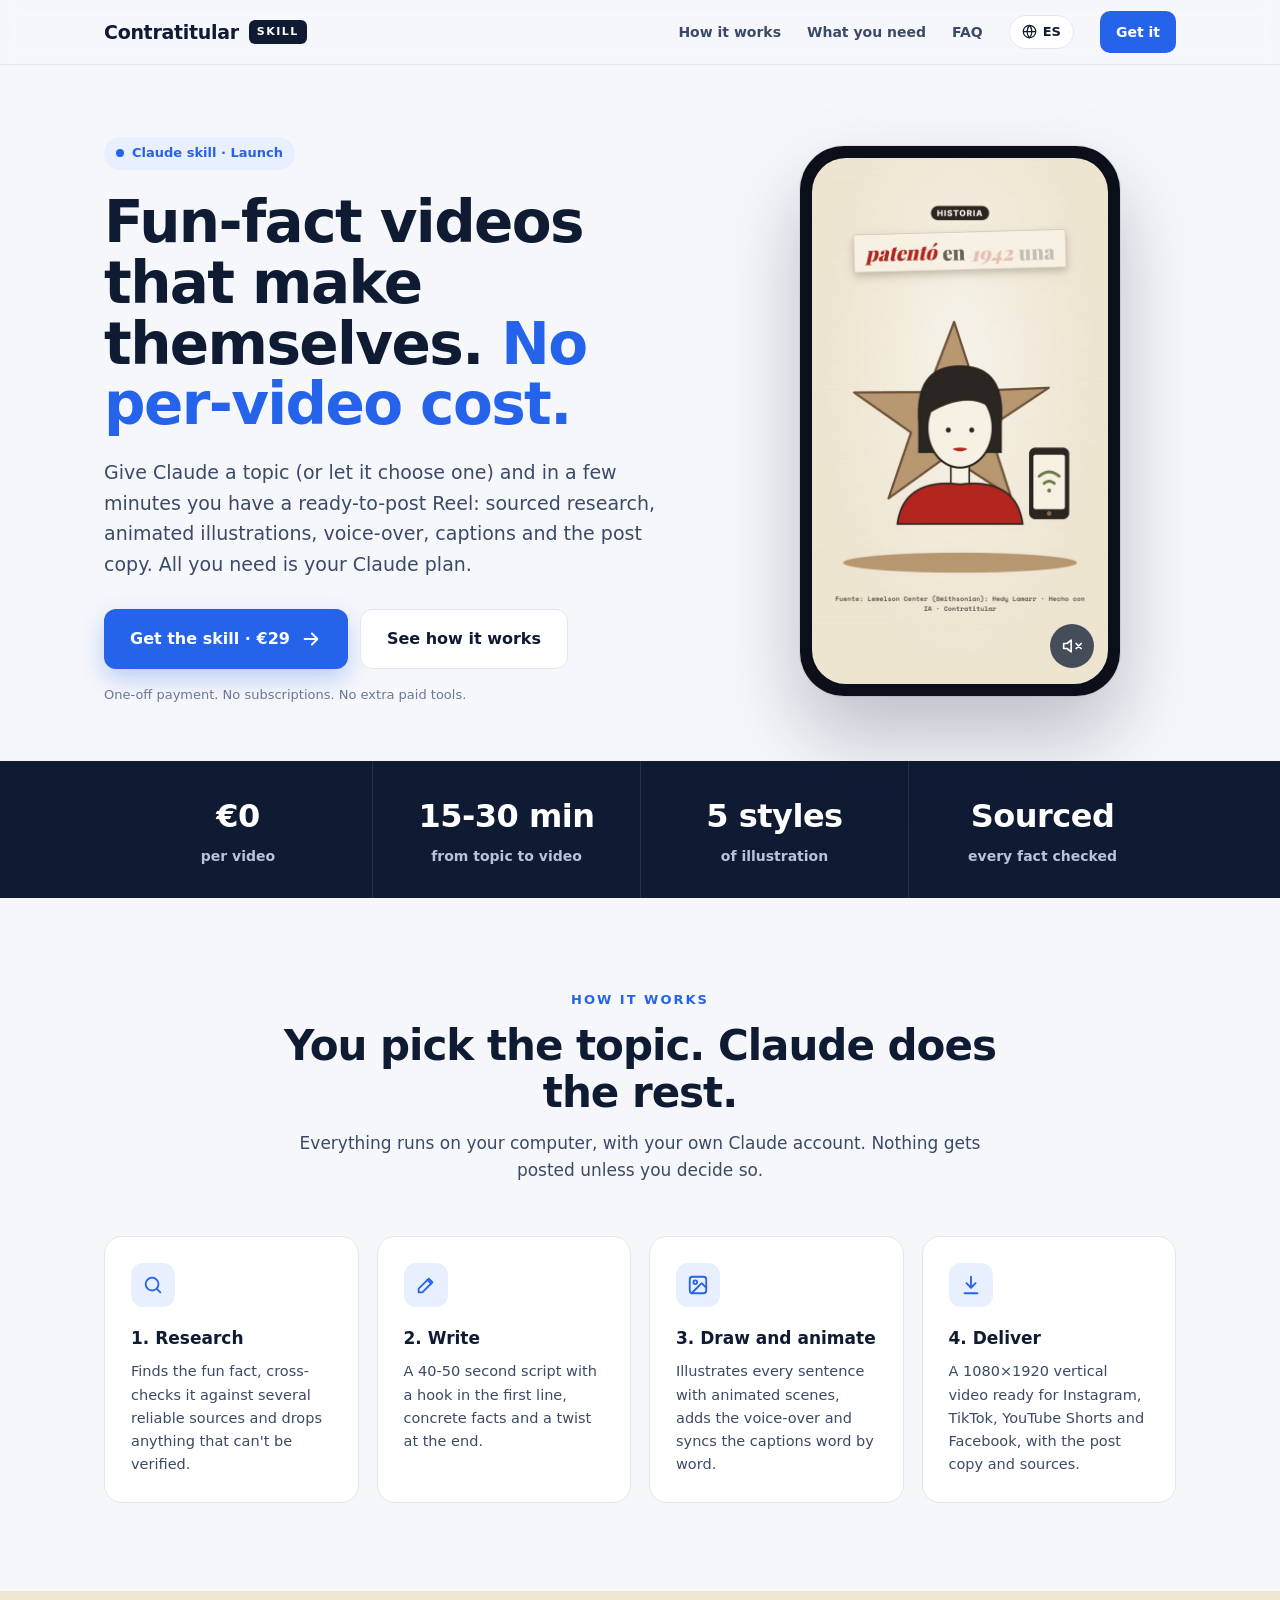
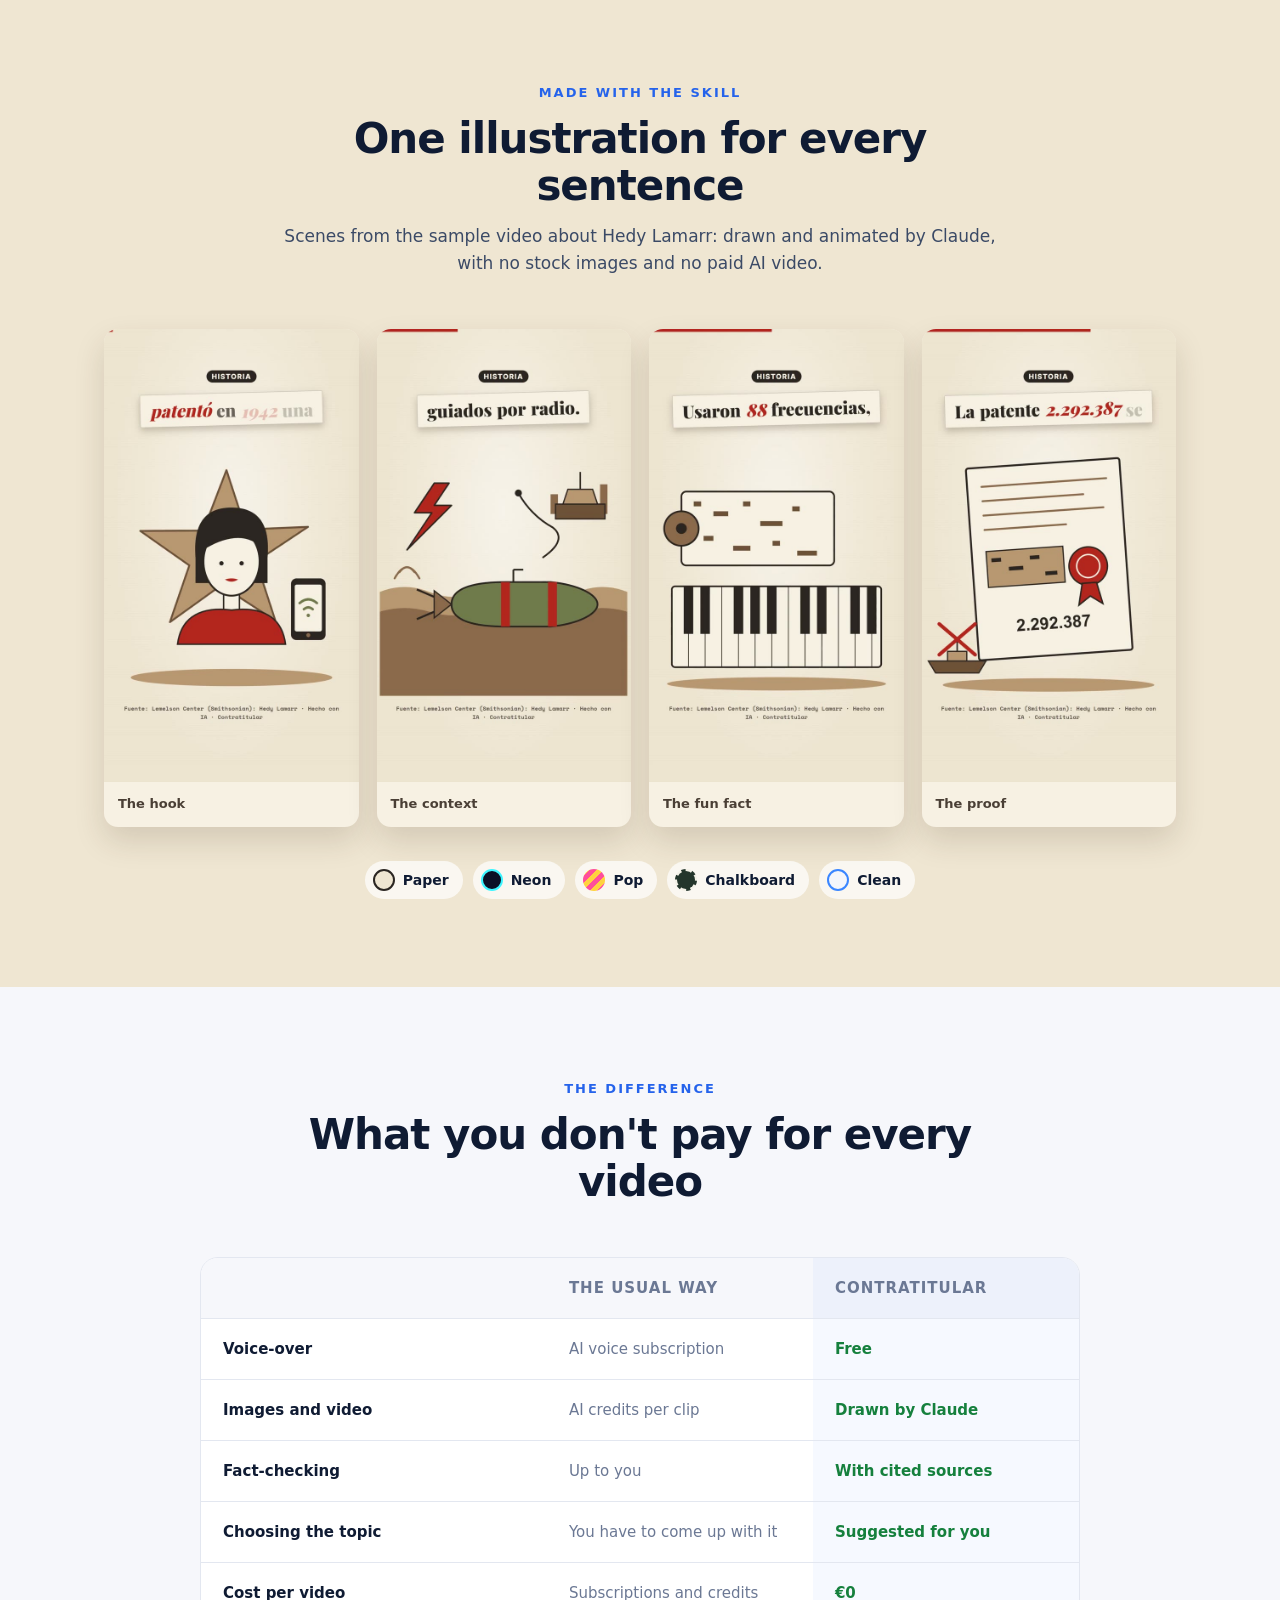
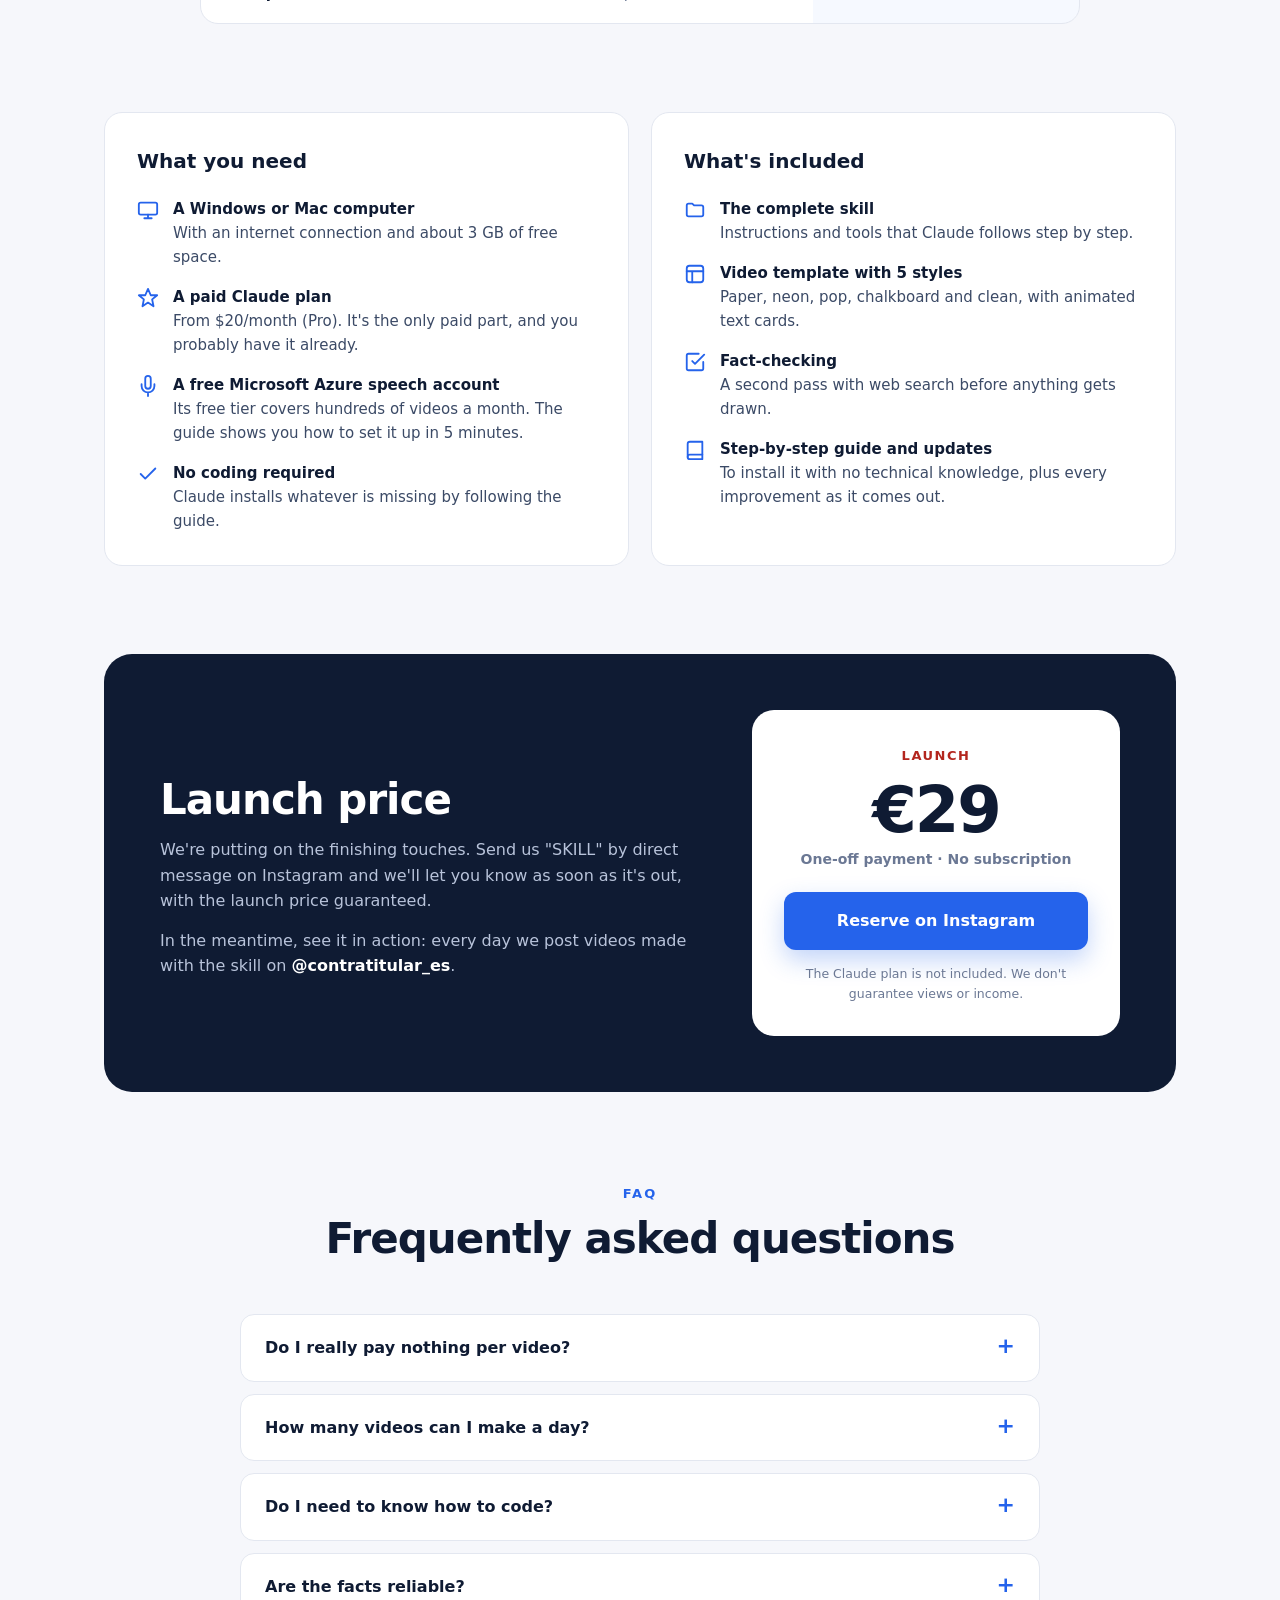
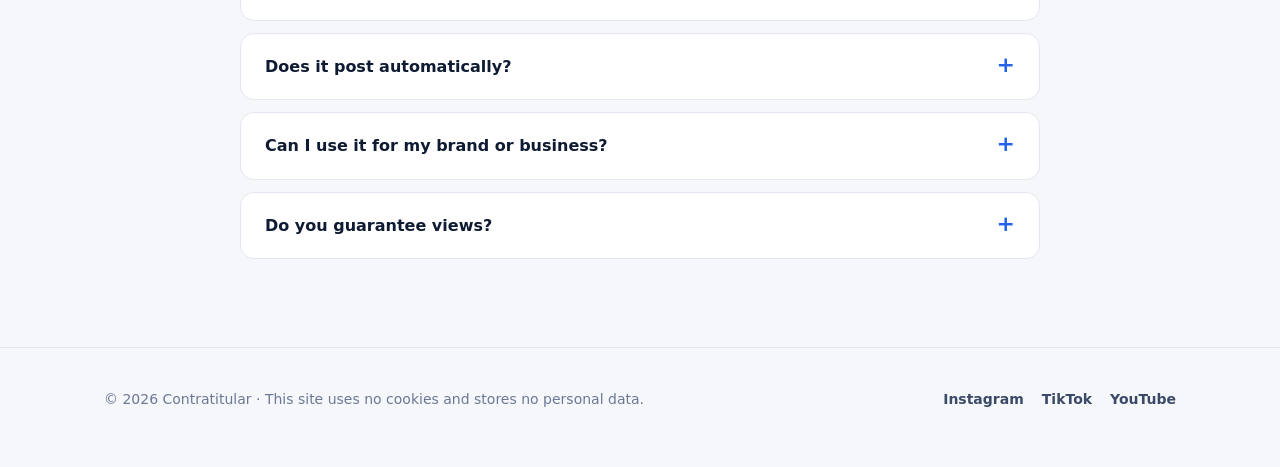
==== en/index.html @ 1b8582f2 "Versión en inglés (/en/) y botón EN/ES en la barra Co-Authored-By: Claude Opus 5.5 <noreply@anthropi" ====
<!doctype html>
<html lang="en">
<head>
<meta charset="utf-8">
<meta name="viewport" content="width=device-width, initial-scale=1">
<title>Contratitular · Free fun-fact videos with Claude</title>
<meta name="description" content="The skill that creates fun-fact Reels, Shorts and TikToks with animated illustrations, voice-over and captions. No per-video cost: just your Claude plan.">
<meta property="og:title" content="Fun-fact videos that make themselves">
<meta property="og:description" content="Animated illustrations, voice-over, captions and fact-checked content. €0 per video, just your Claude plan.">
<meta property="og:image" content="../media/escena-1_5.jpg">
<link rel="alternate" hreflang="es" href="https://contratitular.es/">
<link rel="alternate" hreflang="en" href="https://contratitular.es/en/">
<link rel="preload" href="../fuentes/montserrat-latin.woff2" as="font" type="font/woff2" crossorigin>
<style>
  /* Montserrat self-hosted (visitor IPs are not sent to Google) */
  @font-face { font-family: 'Montserrat'; font-style: normal; font-weight: 500 900; font-display: swap; src: url(../fuentes/montserrat-latin.woff2) format('woff2');
    unicode-range: U+0000-00FF, U+0131, U+0152-0153, U+02BB-02BC, U+02C6, U+02DA, U+02DC, U+0304, U+0308, U+0329, U+2000-206F, U+20AC, U+2122, U+2191, U+2193, U+2212, U+2215, U+FEFF, U+FFFD; }
  @font-face { font-family: 'Montserrat'; font-style: normal; font-weight: 500 900; font-display: swap; src: url(../fuentes/montserrat-latin-ext.woff2) format('woff2');
    unicode-range: U+0100-02BA, U+02BD-02C5, U+02C7-02CC, U+02CE-02D7, U+02DD-02FF, U+0304, U+0308, U+0329, U+1D00-1DBF, U+1E00-1E9F, U+1EF2-1EFF, U+2020, U+20A0-20AB, U+20AD-20C4, U+2113, U+2C60-2C7F, U+A720-A7FF; }
  :root {
    --tinta: #0F1B33;
    --tinta-2: #3B4A66;
    --suave: #6B7894;
    --fondo: #F6F7FB;
    --blanco: #FFFFFF;
    --azul: #2563EB;
    --azul-osc: #1D4ED8;
    --azul-claro: #E8EFFE;
    --rojo: #B3261E;
    --papel: #EFE6D2;
    --borde: #E3E7F0;
    --radio: 18px;
  }
  * { box-sizing: border-box; margin: 0; padding: 0; }
  html { scroll-behavior: smooth; }
  body { font-family: 'Montserrat', system-ui, sans-serif; color: var(--tinta); background: var(--fondo); line-height: 1.6; -webkit-font-smoothing: antialiased; }
  a { color: inherit; }
  img, video { display: block; max-width: 100%; }
  .envoltura { max-width: 1120px; margin: 0 auto; padding: 0 24px; }
  svg.ic { width: 22px; height: 22px; flex: none; stroke: currentColor; fill: none; stroke-width: 2; stroke-linecap: round; stroke-linejoin: round; }

  /* barra */
  .barra { position: sticky; top: 0; z-index: 10; background: rgba(246,247,251,.88); backdrop-filter: blur(10px); border-bottom: 1px solid var(--borde); }
  .barra .envoltura { display: flex; align-items: center; justify-content: space-between; height: 64px; }
  .marca { display: flex; align-items: center; gap: 10px; font-weight: 900; font-size: 19px; letter-spacing: -.3px; text-decoration: none; }
  .marca i { font-style: normal; font-size: 11px; font-weight: 800; letter-spacing: 1.5px; text-transform: uppercase; background: var(--tinta); color: #fff; padding: 3px 8px; border-radius: 6px; }
  .barra nav { display: flex; gap: 26px; align-items: center; font-size: 14px; font-weight: 600; color: var(--tinta-2); }
  .barra nav a { text-decoration: none; }
  .barra nav a:hover { color: var(--azul); }
  .idioma { display: inline-flex; align-items: center; gap: 6px; border: 1px solid var(--borde); border-radius: 999px; padding: 6px 12px; font-size: 13px; font-weight: 800; background: var(--blanco); color: var(--tinta); }
  .idioma svg { width: 15px; height: 15px; stroke: currentColor; fill: none; stroke-width: 2; }
  .idioma:hover { border-color: var(--azul); }

  .boton { display: inline-flex; align-items: center; justify-content: center; gap: 10px; font: inherit; font-weight: 800; font-size: 16px; text-decoration: none; border: 0; cursor: pointer; border-radius: 12px; padding: 16px 26px; transition: transform .15s, background .15s, box-shadow .15s; }
  .boton.principal { background: var(--azul); color: #fff; box-shadow: 0 10px 24px rgba(37,99,235,.28); }
  .boton.principal:hover { background: var(--azul-osc); transform: translateY(-1px); }
  .boton.secundario { background: var(--blanco); color: var(--tinta); border: 1px solid var(--borde); }
  .boton.secundario:hover { border-color: var(--tinta-2); }
  .boton.chico { padding: 10px 16px; font-size: 14px; border-radius: 10px; box-shadow: none; }

  /* portada */
  .portada { padding: 72px 0 56px; }
  .portada .envoltura { display: grid; grid-template-columns: 1.15fr .85fr; gap: 56px; align-items: center; }
  .etiqueta { display: inline-flex; align-items: center; gap: 8px; font-size: 13px; font-weight: 700; color: var(--azul); background: var(--azul-claro); padding: 6px 12px; border-radius: 999px; margin-bottom: 22px; }
  .etiqueta b { width: 8px; height: 8px; border-radius: 50%; background: var(--azul); }
  h1 { font-size: clamp(36px, 5vw, 58px); line-height: 1.05; font-weight: 900; letter-spacing: -1.6px; }
  h1 em { font-style: normal; color: var(--azul); }
  .entradilla { font-size: 19px; color: var(--tinta-2); margin: 22px 0 30px; max-width: 560px; }
  .acciones { display: flex; gap: 12px; flex-wrap: wrap; }
  .nota { margin-top: 16px; font-size: 13px; color: var(--suave); }

  .movil { position: relative; width: 320px; margin: 0 auto; background: #0B0F1A; border-radius: 44px; padding: 12px; box-shadow: 0 40px 80px rgba(15,27,51,.25), 0 0 0 1px rgba(15,27,51,.08); }
  .movil video { width: 100%; aspect-ratio: 9/16; object-fit: cover; border-radius: 34px; background: var(--papel); }
  .sonido { position: absolute; bottom: 28px; right: 26px; width: 44px; height: 44px; border-radius: 50%; border: 0; background: rgba(15,27,51,.75); color: #fff; display: grid; place-items: center; cursor: pointer; }
  .sonido svg { width: 20px; height: 20px; }

  /* cifras */
  .cifras { background: var(--tinta); color: #fff; }
  .cifras .envoltura { display: grid; grid-template-columns: repeat(4, 1fr); }
  .cifra { padding: 30px 20px; text-align: center; border-left: 1px solid rgba(255,255,255,.1); }
  .cifra:first-child { border-left: 0; }
  .cifra strong { display: block; font-size: 32px; font-weight: 900; letter-spacing: -.5px; }
  .cifra span { font-size: 14px; color: #B8C3DA; font-weight: 600; }

  section { padding: 88px 0; }
  .titular { text-align: center; max-width: 720px; margin: 0 auto 52px; }
  .titular small { font-size: 13px; font-weight: 800; letter-spacing: 2px; text-transform: uppercase; color: var(--azul); }
  h2 { font-size: clamp(28px, 3.6vw, 42px); line-height: 1.12; font-weight: 900; letter-spacing: -1px; margin-top: 10px; }
  .titular p { color: var(--tinta-2); font-size: 17px; margin-top: 14px; }

  /* pasos */
  .pasos { display: grid; grid-template-columns: repeat(4, 1fr); gap: 18px; }
  .paso { background: var(--blanco); border: 1px solid var(--borde); border-radius: var(--radio); padding: 26px; }
  .paso .num { width: 44px; height: 44px; border-radius: 12px; display: grid; place-items: center; background: var(--azul-claro); color: var(--azul); margin-bottom: 18px; }
  .paso h3 { font-size: 17px; font-weight: 800; margin-bottom: 8px; }
  .paso p { font-size: 14.5px; color: var(--tinta-2); }

  /* escenas */
  .escenas { background: var(--papel); }
  .galeria { display: grid; grid-template-columns: repeat(4, 1fr); gap: 18px; }
  .galeria figure { background: #F7F1E3; border-radius: 14px; overflow: hidden; box-shadow: 0 14px 30px rgba(60,40,20,.15); }
  .galeria img { aspect-ratio: 9/16; object-fit: cover; width: 100%; }
  .galeria figcaption { font-size: 13px; font-weight: 600; color: #4A3F35; padding: 12px 14px; }
  .estilos { display: flex; gap: 10px; flex-wrap: wrap; justify-content: center; margin-top: 34px; }
  .estilo { display: flex; align-items: center; gap: 8px; background: rgba(255,255,255,.7); border-radius: 999px; padding: 8px 14px 8px 8px; font-size: 14px; font-weight: 700; }
  .estilo b { width: 22px; height: 22px; border-radius: 50%; }

  /* comparación */
  .tabla { background: var(--blanco); border: 1px solid var(--borde); border-radius: var(--radio); overflow: hidden; max-width: 880px; margin: 0 auto; }
  .fila { display: grid; grid-template-columns: 1.3fr 1fr 1fr; border-top: 1px solid var(--borde); }
  .fila:first-child { border-top: 0; background: var(--fondo); font-size: 13px; font-weight: 800; letter-spacing: 1px; text-transform: uppercase; color: var(--suave); }
  .fila > div { padding: 18px 22px; font-size: 15px; display: flex; align-items: center; gap: 10px; }
  .fila > div:first-child { font-weight: 700; }
  .fila .si { color: #15803D; font-weight: 700; }
  .fila .no { color: var(--suave); }
  .fila > div:last-child { background: rgba(37,99,235,.04); }

  /* requisitos e incluye */
  .dos { display: grid; grid-template-columns: 1fr 1fr; gap: 22px; }
  .caja { background: var(--blanco); border: 1px solid var(--borde); border-radius: var(--radio); padding: 32px; }
  .caja h3 { font-size: 20px; font-weight: 900; margin-bottom: 20px; }
  .lista { list-style: none; display: grid; gap: 16px; }
  .lista li { display: flex; gap: 14px; font-size: 15px; color: var(--tinta-2); }
  .lista li strong { color: var(--tinta); display: block; }
  .lista .ic { color: var(--azul); margin-top: 2px; }

  /* precio */
  .precio { background: var(--tinta); color: #fff; border-radius: 28px; padding: 56px; display: grid; grid-template-columns: 1.2fr .8fr; gap: 40px; align-items: center; }
  .precio h2 { color: #fff; }
  .precio p { color: #B8C3DA; margin-top: 14px; font-size: 16px; }
  .tarifa { background: #fff; color: var(--tinta); border-radius: 22px; padding: 32px; text-align: center; }
  .tarifa small { font-size: 13px; font-weight: 800; letter-spacing: 1.5px; text-transform: uppercase; color: var(--rojo); }
  .tarifa .importe { font-size: 64px; font-weight: 900; letter-spacing: -2px; line-height: 1.1; margin: 8px 0 2px; }
  .tarifa .unico { font-size: 14px; color: var(--suave); font-weight: 600; margin-bottom: 22px; }
  .tarifa .boton { width: 100%; }
  .tarifa .letra { font-size: 12.5px; color: var(--suave); margin-top: 14px; }

  /* preguntas */
  .faq { max-width: 800px; margin: 0 auto; display: grid; gap: 12px; }
  details { background: var(--blanco); border: 1px solid var(--borde); border-radius: 14px; padding: 20px 24px; }
  summary { font-weight: 800; font-size: 16px; cursor: pointer; list-style: none; display: flex; justify-content: space-between; gap: 16px; }
  summary::-webkit-details-marker { display: none; }
  summary::after { content: '+'; font-size: 22px; line-height: 1; color: var(--azul); }
  details[open] summary::after { content: '–'; }
  details p { margin-top: 12px; color: var(--tinta-2); font-size: 15px; }

  footer { border-top: 1px solid var(--borde); padding: 40px 0 56px; font-size: 14px; color: var(--suave); }
  footer .envoltura { display: flex; justify-content: space-between; gap: 20px; flex-wrap: wrap; align-items: center; }
  .redes { display: flex; gap: 18px; }
  .redes a { display: flex; align-items: center; gap: 6px; text-decoration: none; font-weight: 700; color: var(--tinta-2); }
  .redes a:hover { color: var(--azul); }

  .fijo { display: none; }

  @media (max-width: 900px) {
    .portada .envoltura, .precio, .dos { grid-template-columns: 1fr; }
    .portada { padding-top: 40px; }
    .pasos, .galeria { grid-template-columns: 1fr 1fr; }
    .cifras .envoltura { grid-template-columns: 1fr 1fr; }
    .cifra:nth-child(3) { border-left: 0; }
    .cifra { border-top: 1px solid rgba(255,255,255,.1); }
    .barra nav a:not(.boton):not(.idioma) { display: none; }
    .barra nav { gap: 10px; }
    .precio { padding: 32px 24px; }
    section { padding: 64px 0; }
    .fila { grid-template-columns: 1fr 1fr 1fr; }
    .fila > div { padding: 14px 12px; font-size: 13.5px; }
  }
  @media (max-width: 560px) {
    .envoltura { padding: 0 16px; }
    .pasos { grid-template-columns: 1fr; }
    .cifra { padding: 22px 10px; }
    .cifra strong { font-size: 22px; }
    .cifra span { font-size: 12.5px; }
    .movil { width: 260px; }
    .fijo { display: block; position: fixed; left: 12px; right: 12px; bottom: 12px; z-index: 20; }
    .fijo .boton { width: 100%; }
    footer { padding-bottom: 96px; }
  }
</style>
</head>
<body>

<header class="barra">
  <div class="envoltura">
    <a class="marca" href="#">Contratitular <i>Skill</i></a>
    <nav>
      <a href="#como">How it works</a>
      <a href="#requisitos">What you need</a>
      <a href="#preguntas">FAQ</a>
      <a class="idioma" href="../" hreflang="es" lang="es" title="Leer en español" data-goatcounter-click="idioma-es"><svg viewBox="0 0 24 24"><circle cx="12" cy="12" r="10"/><path d="M2 12h20M12 2a15 15 0 0 1 0 20M12 2a15 15 0 0 0 0 20"/></svg>ES</a>
      <a class="boton principal chico" href="#precio">Get it</a>
    </nav>
  </div>
</header>

<main>
  <div class="portada">
    <div class="envoltura">
      <div>
        <span class="etiqueta"><b></b>Claude skill · Launch</span>
        <h1>Fun-fact videos that make themselves. <em>No per-video cost.</em></h1>
        <p class="entradilla">Give Claude a topic (or let it choose one) and in a few minutes you have a ready-to-post Reel: sourced research, animated illustrations, voice-over, captions and the post copy. All you need is your Claude plan.</p>
        <div class="acciones">
          <a class="boton principal" href="#precio">Get the skill · €29
            <svg class="ic" viewBox="0 0 24 24"><path d="M5 12h14M13 6l6 6-6 6"/></svg></a>
          <a class="boton secundario" href="#como">See how it works</a>
        </div>
        <p class="nota">One-off payment. No subscriptions. No extra paid tools.</p>
      </div>
      <div class="movil">
        <video id="muestra" src="../media/muestra-hedy.mp4" poster="../media/escena-1_5.jpg" autoplay muted loop playsinline></video>
        <button class="sonido" id="sonido" aria-label="Turn sound on">
          <svg viewBox="0 0 24 24" fill="none" stroke="currentColor" stroke-width="2" stroke-linecap="round" stroke-linejoin="round"><path d="M11 5 6 9H2v6h4l5 4V5z"/><path id="ondas" d="M23 9l-6 6M17 9l6 6"/></svg>
        </button>
      </div>
    </div>
  </div>

  <div class="cifras">
    <div class="envoltura">
      <div class="cifra"><strong>€0</strong><span>per video</span></div>
      <div class="cifra"><strong>15-30 min</strong><span>from topic to video</span></div>
      <div class="cifra"><strong>5 styles</strong><span>of illustration</span></div>
      <div class="cifra"><strong>Sourced</strong><span>every fact checked</span></div>
    </div>
  </div>

  <section id="como">
    <div class="envoltura">
      <div class="titular">
        <small>How it works</small>
        <h2>You pick the topic. Claude does the rest.</h2>
        <p>Everything runs on your computer, with your own Claude account. Nothing gets posted unless you decide so.</p>
      </div>
      <div class="pasos">
        <div class="paso">
          <div class="num"><svg class="ic" viewBox="0 0 24 24"><circle cx="11" cy="11" r="7"/><path d="m20 20-3.5-3.5"/></svg></div>
          <h3>1. Research</h3>
          <p>Finds the fun fact, cross-checks it against several reliable sources and drops anything that can't be verified.</p>
        </div>
        <div class="paso">
          <div class="num"><svg class="ic" viewBox="0 0 24 24"><path d="M4 20h4L19 9l-4-4L4 16v4z"/><path d="m13.5 6.5 4 4"/></svg></div>
          <h3>2. Write</h3>
          <p>A 40-50 second script with a hook in the first line, concrete facts and a twist at the end.</p>
        </div>
        <div class="paso">
          <div class="num"><svg class="ic" viewBox="0 0 24 24"><rect x="3" y="3" width="18" height="18" rx="3"/><circle cx="9" cy="9" r="2"/><path d="m21 15-5-5L5 21"/></svg></div>
          <h3>3. Draw and animate</h3>
          <p>Illustrates every sentence with animated scenes, adds the voice-over and syncs the captions word by word.</p>
        </div>
        <div class="paso">
          <div class="num"><svg class="ic" viewBox="0 0 24 24"><path d="M12 3v12M7 10l5 5 5-5"/><path d="M5 21h14"/></svg></div>
          <h3>4. Deliver</h3>
          <p>A 1080×1920 vertical video ready for Instagram, TikTok, YouTube Shorts and Facebook, with the post copy and sources.</p>
        </div>
      </div>
    </div>
  </section>

  <section class="escenas">
    <div class="envoltura">
      <div class="titular">
        <small>Made with the skill</small>
        <h2>One illustration for every sentence</h2>
        <p>Scenes from the sample video about Hedy Lamarr: drawn and animated by Claude, with no stock images and no paid AI video.</p>
      </div>
      <div class="galeria">
        <figure><img src="../media/escena-1_5.jpg" alt="Scene: a film actress holding a mobile phone" loading="lazy"><figcaption>The hook</figcaption></figure>
        <figure><img src="../media/escena-14.jpg" alt="Scene: a radio-guided torpedo" loading="lazy"><figcaption>The context</figcaption></figure>
        <figure><img src="../media/escena-21.jpg" alt="Scene: a piano and a player-piano roll" loading="lazy"><figcaption>The fun fact</figcaption></figure>
        <figure><img src="../media/escena-29.jpg" alt="Scene: patent number 2,292,387" loading="lazy"><figcaption>The proof</figcaption></figure>
      </div>
      <div class="estilos">
        <span class="estilo"><b style="background:#EFE6D2;border:2px solid #2B2622"></b>Paper</span>
        <span class="estilo"><b style="background:#0B1026;border:2px solid #3DF5FF"></b>Neon</span>
        <span class="estilo"><b style="background:repeating-linear-gradient(135deg,#FFD23F 0 5px,#FF4F9A 5px 10px)"></b>Pop</span>
        <span class="estilo"><b style="background:#23352B;border:2px dashed #F3F1E7"></b>Chalkboard</span>
        <span class="estilo"><b style="background:#F4F6FB;border:2px solid #3A86FF"></b>Clean</span>
      </div>
    </div>
  </section>

  <section>
    <div class="envoltura">
      <div class="titular">
        <small>The difference</small>
        <h2>What you don't pay for every video</h2>
      </div>
      <div class="tabla">
        <div class="fila"><div></div><div>The usual way</div><div>Contratitular</div></div>
        <div class="fila"><div>Voice-over</div><div class="no">AI voice subscription</div><div class="si">Free</div></div>
        <div class="fila"><div>Images and video</div><div class="no">AI credits per clip</div><div class="si">Drawn by Claude</div></div>
        <div class="fila"><div>Fact-checking</div><div class="no">Up to you</div><div class="si">With cited sources</div></div>
        <div class="fila"><div>Choosing the topic</div><div class="no">You have to come up with it</div><div class="si">Suggested for you</div></div>
        <div class="fila"><div>Cost per video</div><div class="no">Subscriptions and credits</div><div class="si">€0</div></div>
      </div>
    </div>
  </section>

  <section id="requisitos" style="padding-top:0">
    <div class="envoltura dos">
      <div class="caja">
        <h3>What you need</h3>
        <ul class="lista">
          <li><svg class="ic" viewBox="0 0 24 24"><rect x="2" y="4" width="20" height="13" rx="2"/><path d="M8 21h8M12 17v4"/></svg><div><strong>A Windows or Mac computer</strong>With an internet connection and about 3 GB of free space.</div></li>
          <li><svg class="ic" viewBox="0 0 24 24"><path d="M12 2l3 7h7l-5.5 4.5L18 21l-6-4-6 4 1.5-7.5L2 9h7z"/></svg><div><strong>A paid Claude plan</strong>From $20/month (Pro). It's the only paid part, and you probably have it already.</div></li>
          <li><svg class="ic" viewBox="0 0 24 24"><path d="M12 1a3 3 0 0 0-3 3v8a3 3 0 0 0 6 0V4a3 3 0 0 0-3-3z"/><path d="M19 10v2a7 7 0 0 1-14 0v-2M12 19v4"/></svg><div><strong>A free Microsoft Azure speech account</strong>Its free tier covers hundreds of videos a month. The guide shows you how to set it up in 5 minutes.</div></li>
          <li><svg class="ic" viewBox="0 0 24 24"><path d="M20 6 9 17l-5-5"/></svg><div><strong>No coding required</strong>Claude installs whatever is missing by following the guide.</div></li>
        </ul>
      </div>
      <div class="caja">
        <h3>What's included</h3>
        <ul class="lista">
          <li><svg class="ic" viewBox="0 0 24 24"><path d="M3 7a2 2 0 0 1 2-2h4l2 2h8a2 2 0 0 1 2 2v8a2 2 0 0 1-2 2H5a2 2 0 0 1-2-2z"/></svg><div><strong>The complete skill</strong>Instructions and tools that Claude follows step by step.</div></li>
          <li><svg class="ic" viewBox="0 0 24 24"><rect x="3" y="3" width="18" height="18" rx="3"/><path d="M3 9h18M9 21V9"/></svg><div><strong>Video template with 5 styles</strong>Paper, neon, pop, chalkboard and clean, with animated text cards.</div></li>
          <li><svg class="ic" viewBox="0 0 24 24"><path d="M9 11l3 3L22 4"/><path d="M21 12v7a2 2 0 0 1-2 2H5a2 2 0 0 1-2-2V5a2 2 0 0 1 2-2h11"/></svg><div><strong>Fact-checking</strong>A second pass with web search before anything gets drawn.</div></li>
          <li><svg class="ic" viewBox="0 0 24 24"><path d="M4 19.5A2.5 2.5 0 0 1 6.5 17H20V3H6.5A2.5 2.5 0 0 0 4 5.5z"/><path d="M4 19.5A2.5 2.5 0 0 0 6.5 22H20v-5"/></svg><div><strong>Step-by-step guide and updates</strong>To install it with no technical knowledge, plus every improvement as it comes out.</div></li>
        </ul>
      </div>
    </div>
  </section>

  <section id="precio" style="padding-top:0">
    <div class="envoltura">
      <div class="precio">
        <div>
          <h2>Launch price</h2>
          <p>We're putting on the finishing touches. Send us "SKILL" by direct message on Instagram and we'll let you know as soon as it's out, with the launch price guaranteed.</p>
          <p>In the meantime, see it in action: every day we post videos made with the skill on <strong style="color:#fff">@contratitular_es</strong>.</p>
        </div>
        <div class="tarifa">
          <small>Launch</small>
          <div class="importe">€29</div>
          <div class="unico">One-off payment · No subscription</div>
          <a class="boton principal" href="https://ig.me/m/contratitular_es" target="_blank" rel="noopener" data-goatcounter-click="reservar-instagram" data-goatcounter-title="Reserve on Instagram button (EN)">Reserve on Instagram</a>
          <p class="letra">The Claude plan is not included. We don't guarantee views or income.</p>
        </div>
      </div>
    </div>
  </section>

  <section id="preguntas" style="padding-top:0">
    <div class="envoltura">
      <div class="titular"><small>FAQ</small><h2>Frequently asked questions</h2></div>
      <div class="faq">
        <details><summary>Do I really pay nothing per video?</summary><p>Correct. Claude writes the script and draws the scenes with your paid plan, the voice-over comes from Microsoft Azure's free tier and the editing runs on your computer. The only thing you pay for is your Claude subscription, and each video counts towards its usage limit.</p></details>
        <details><summary>How many videos can I make a day?</summary><p>On the Pro plan, usually 1 or 2 a day. On a Max plan, quite a few more. Each video uses a handful of requests to Claude.</p></details>
        <details><summary>Do I need to know how to code?</summary><p>No. You follow the guide, Claude installs what's needed, and then you just ask for videos in plain language.</p></details>
        <details><summary>Are the facts reliable?</summary><p>The skill makes Claude cross-check every fact against several sources and do a second pass before drawing. The sources are listed in the post copy. Even so, we recommend taking a look before you post.</p></details>
        <details><summary>Does it post automatically?</summary><p>No: the skill hands you the video and the copy, and you decide where and when to upload it.</p></details>
        <details><summary>Can I use it for my brand or business?</summary><p>Yes. You can change the topics, colours and style to suit your account.</p></details>
        <details><summary>Do you guarantee views?</summary><p>No. We give you the tool to post consistently and with quality; results depend on each account.</p></details>
      </div>
    </div>
  </section>
</main>

<footer>
  <div class="envoltura">
    <span>© 2026 Contratitular · This site uses no cookies and stores no personal data.</span>
    <div class="redes">
      <a href="https://www.instagram.com/contratitular_es/" target="_blank" rel="noopener">Instagram</a>
      <a href="https://www.tiktok.com/@contratitular" target="_blank" rel="noopener">TikTok</a>
      <a href="https://www.youtube.com/@contratitular" target="_blank" rel="noopener">YouTube</a>
    </div>
  </div>
</footer>

<div class="fijo"><a class="boton principal" href="#precio">Get the skill · €29</a></div>

<script>
  const v = document.getElementById('muestra');
  const b = document.getElementById('sonido');
  const ondas = document.getElementById('ondas');
  b.addEventListener('click', () => {
    v.muted = !v.muted;
    if (!v.muted) { v.currentTime = 0; v.play(); }
    ondas.setAttribute('d', v.muted ? 'M23 9l-6 6M17 9l6 6' : 'M15.5 8.5a5 5 0 0 1 0 7M19 5a10 10 0 0 1 0 14');
    b.setAttribute('aria-label', v.muted ? 'Turn sound on' : 'Mute');
  });
  // Click on the sample video's sound button
  b.addEventListener('click', () => { if (!v.muted && window.goatcounter && window.goatcounter.count) window.goatcounter.count({ path: 'sonido-video-en', title: 'Turns on the video sound (EN)', event: true }); });
</script>
<!-- Visit stats (GoatCounter: no cookies, no banner needed) · dashboard: https://contratitular.goatcounter.com -->
<script data-goatcounter="https://contratitular.goatcounter.com/count" async src="//gc.zgo.at/count.js"></script>
</body>
</html>
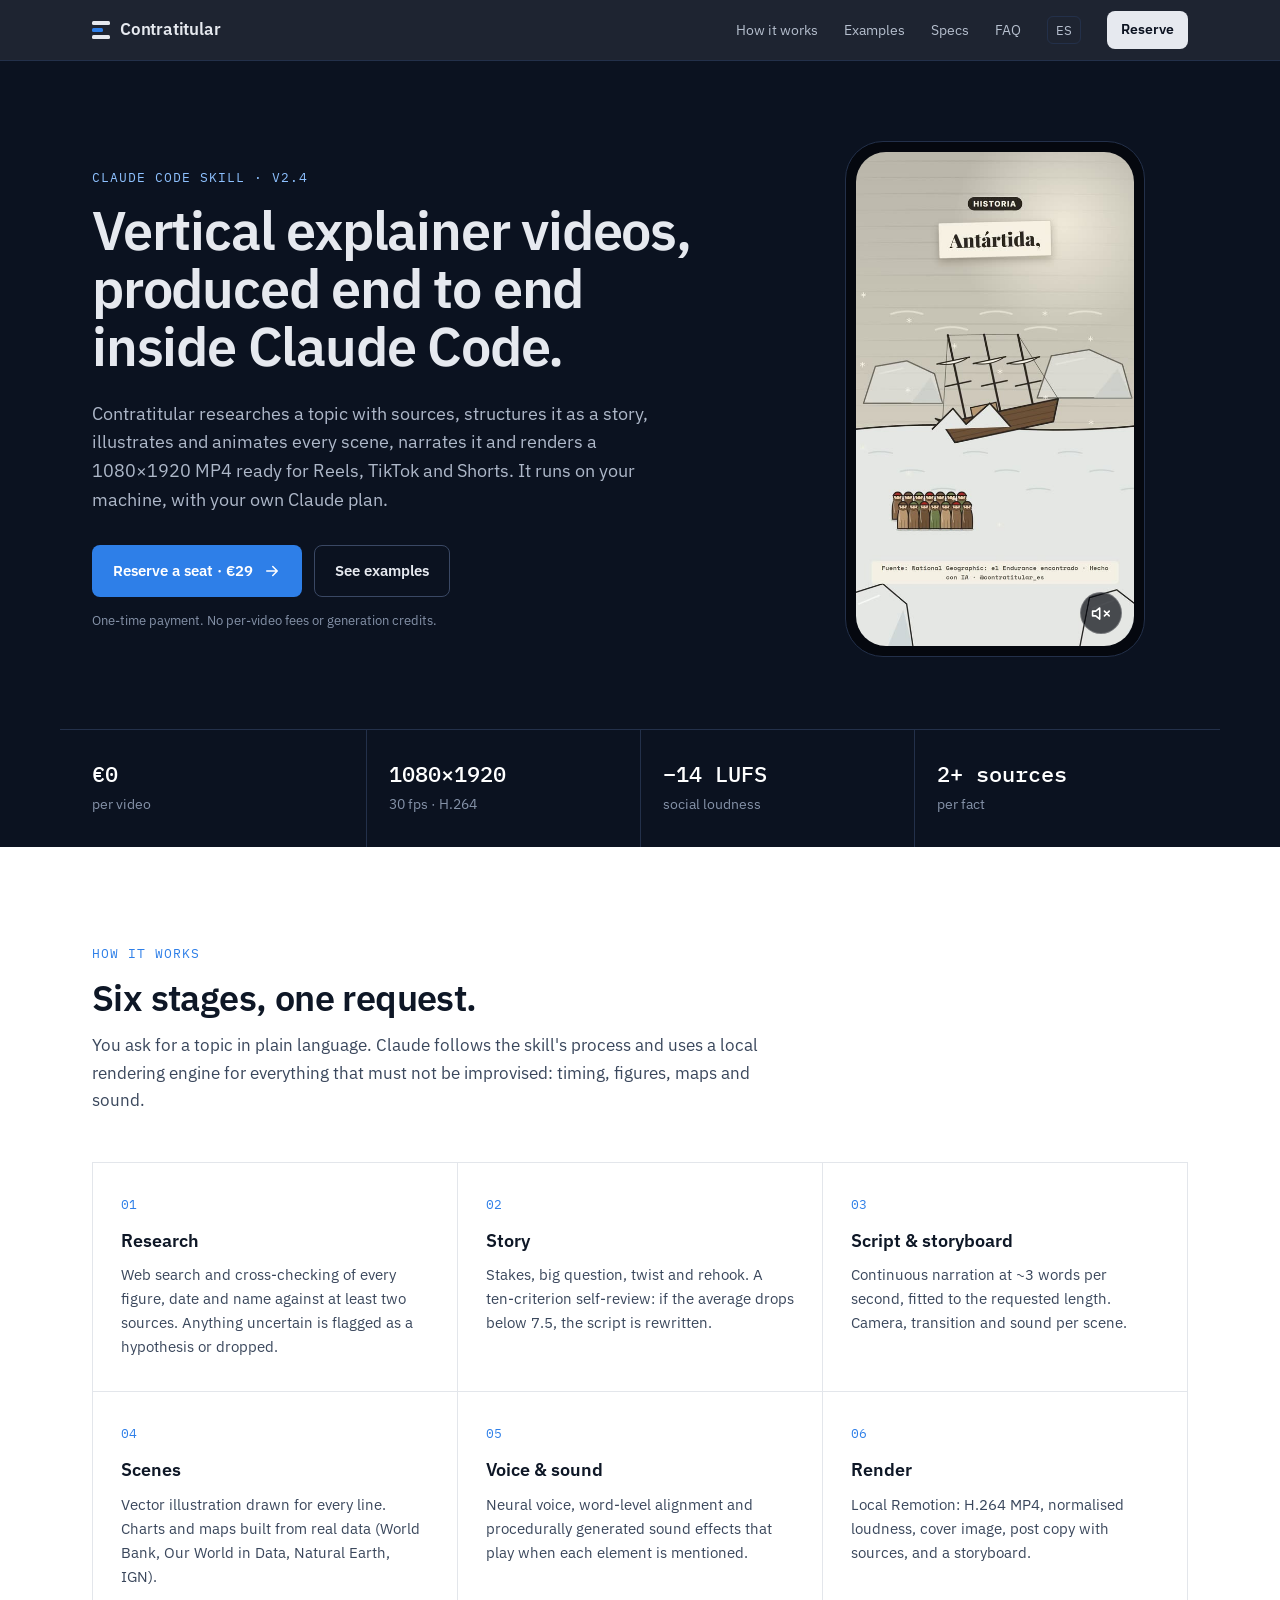
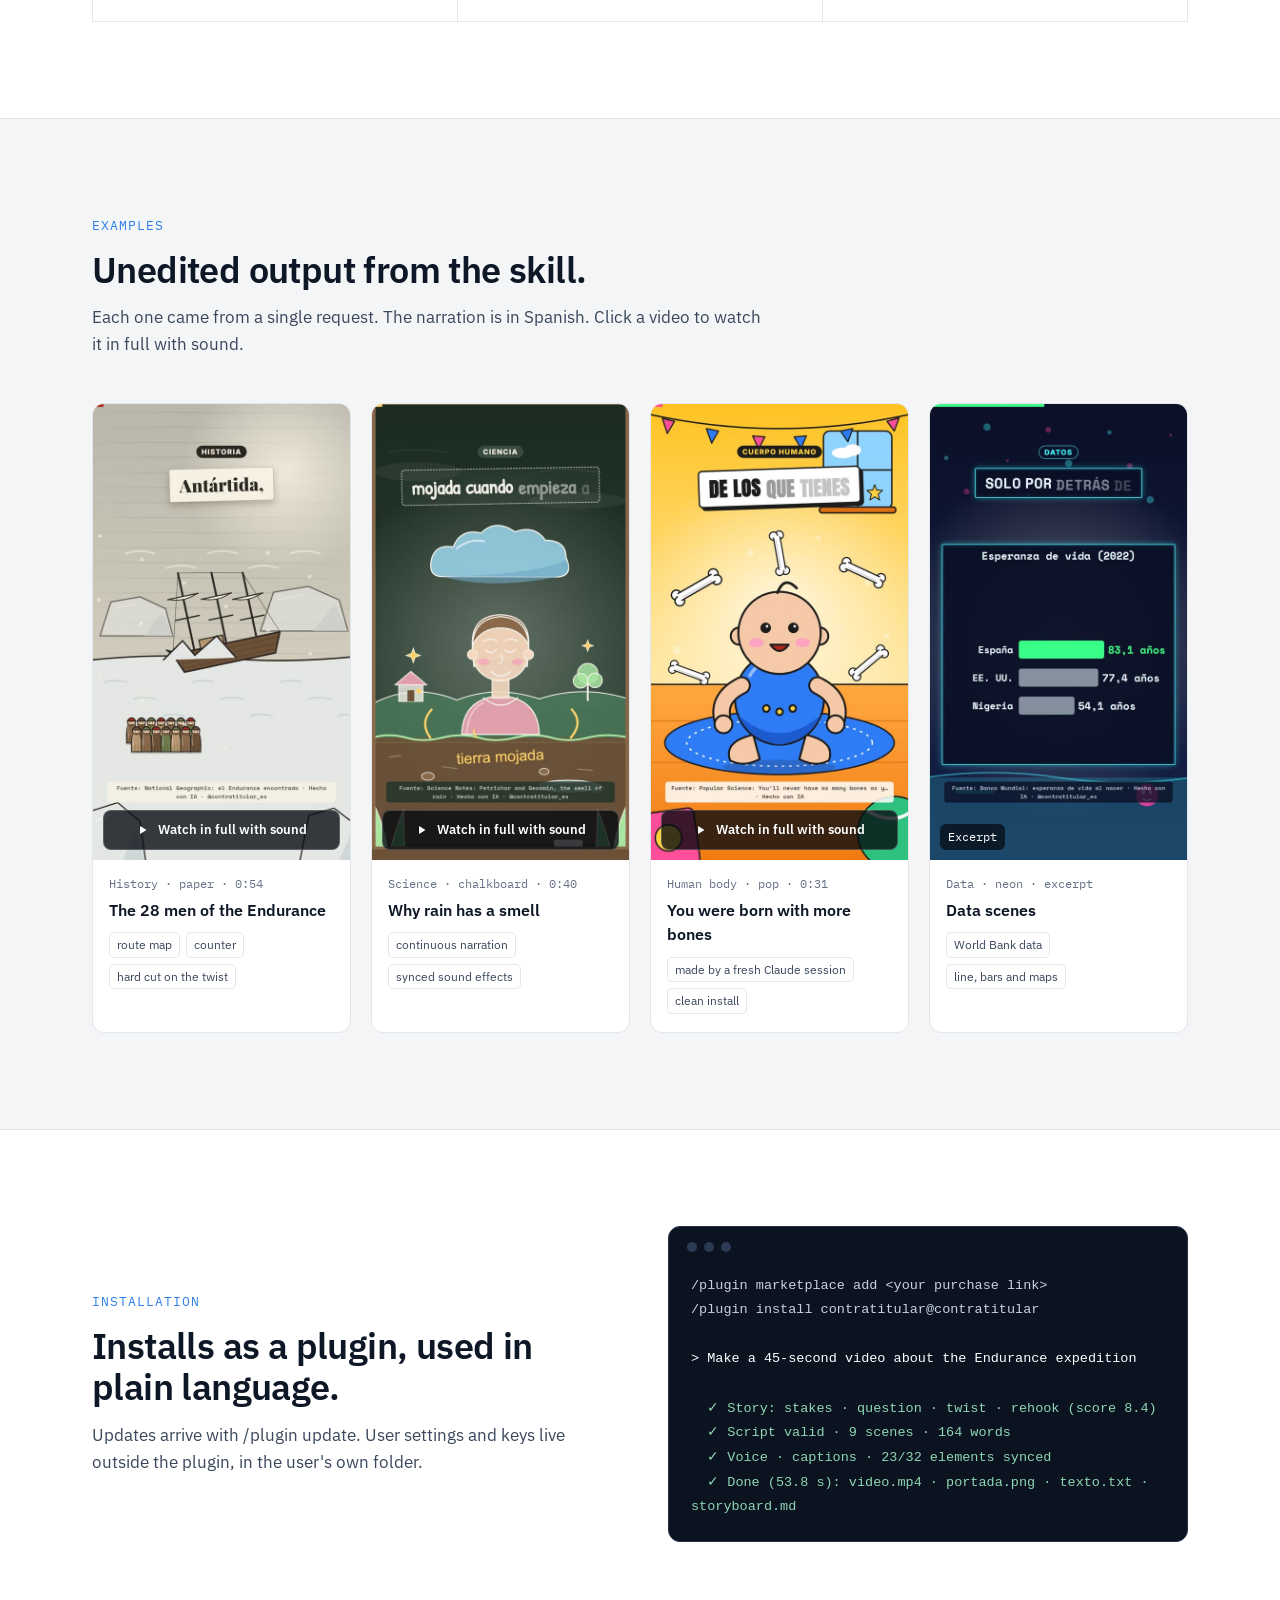
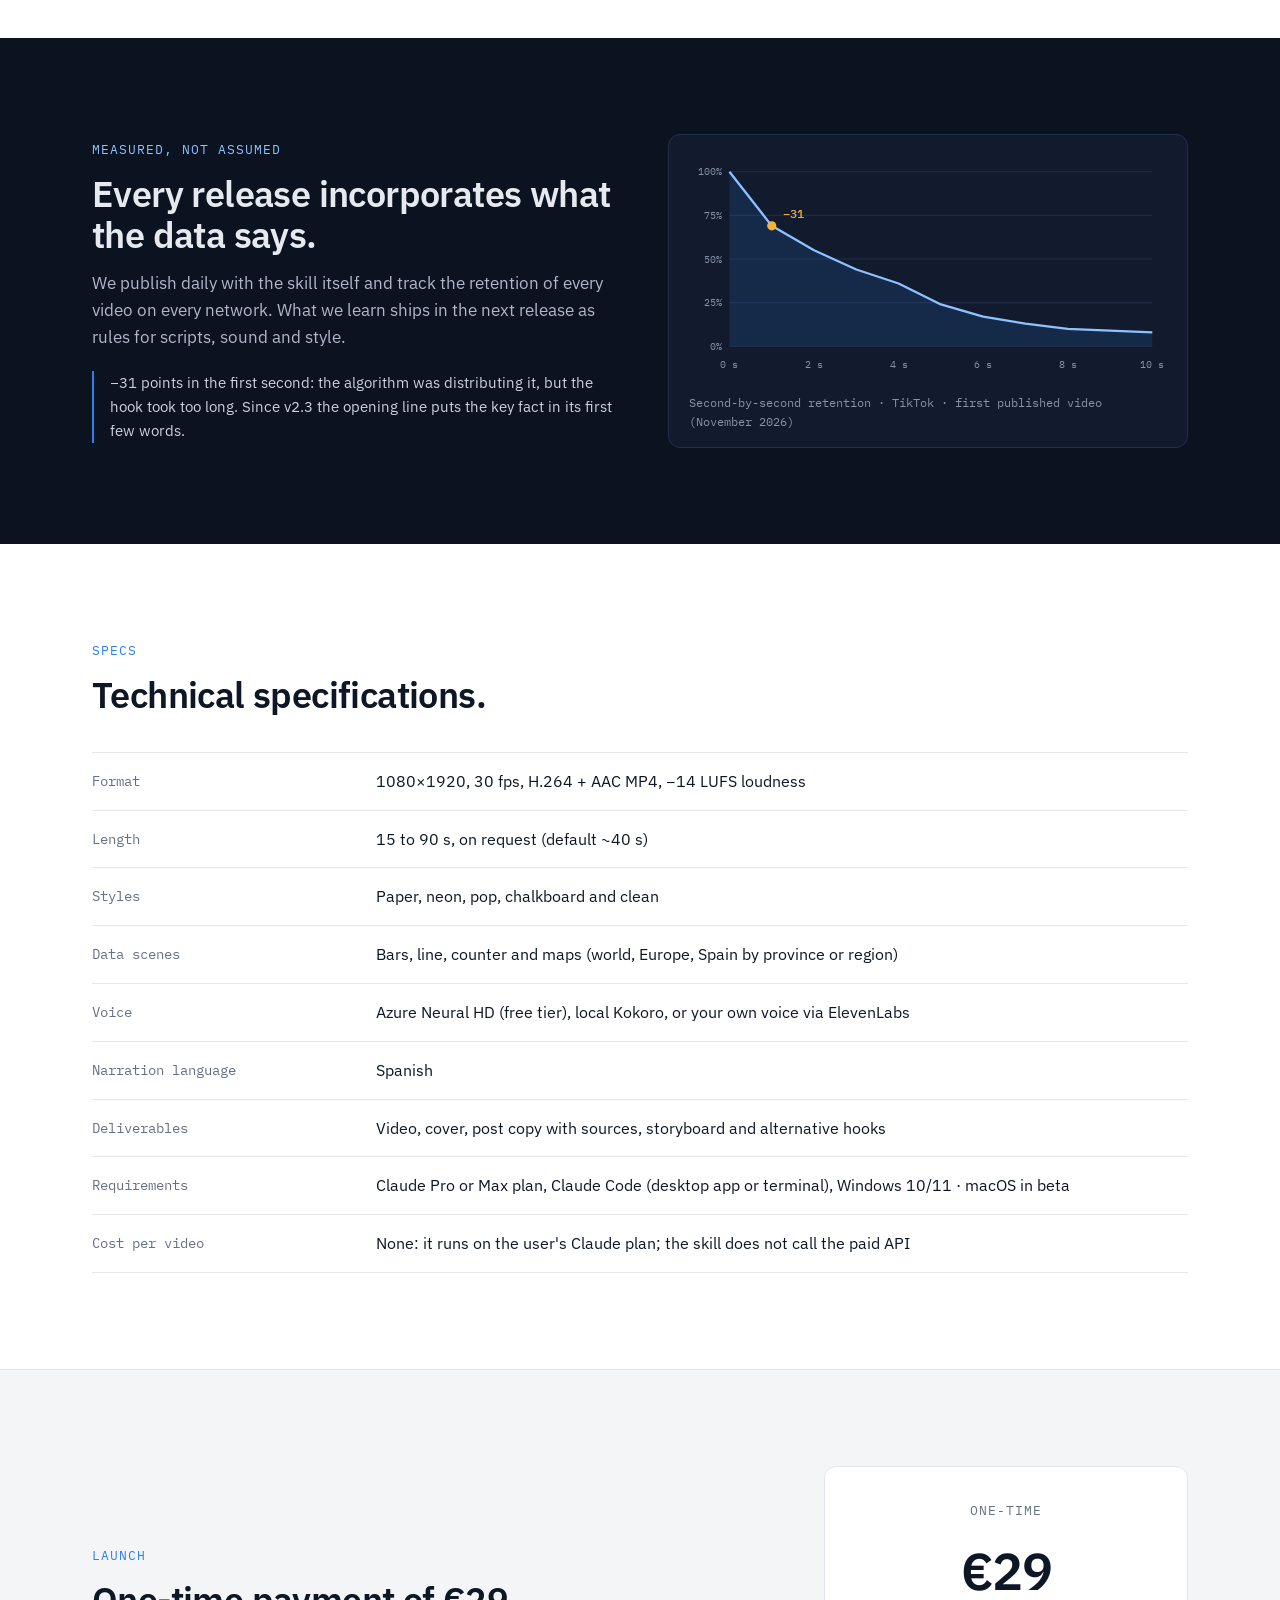
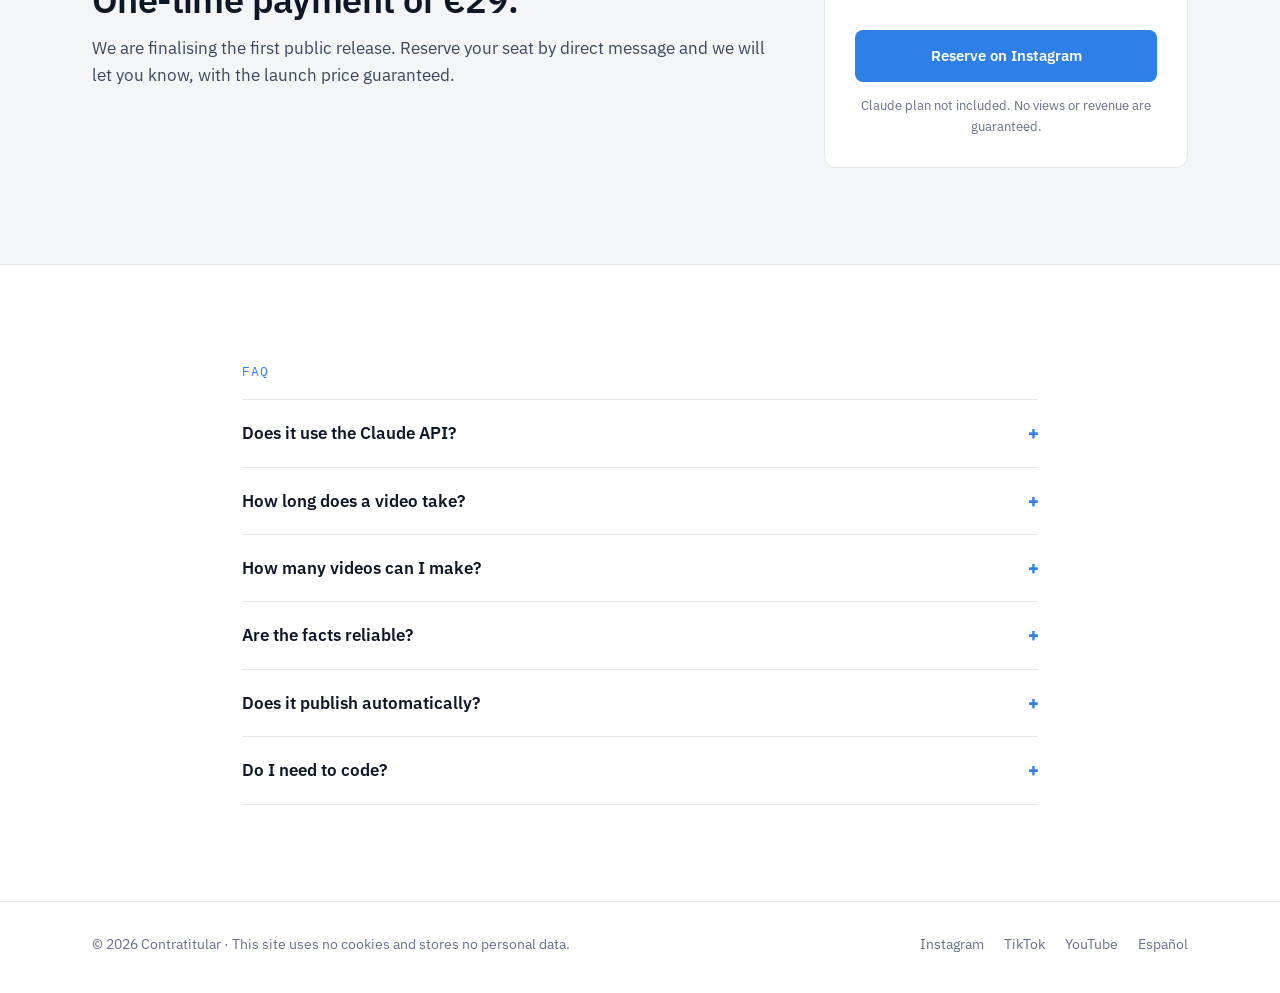
==== commit 5ab02499: "Web nueva: español e inglés, tono técnico, cuatro ejemplos reales, ficha técnica y retención medida" ====
--- a/en/index.html
+++ b/en/index.html
@@ -3,386 +3,128 @@
 <head>
 <meta charset="utf-8">
 <meta name="viewport" content="width=device-width, initial-scale=1">
-<title>Contratitular · Free fun-fact videos with Claude</title>
-<meta name="description" content="The skill that creates fun-fact Reels, Shorts and TikToks with animated illustrations, voice-over and captions. No per-video cost: just your Claude plan.">
-<meta property="og:title" content="Fun-fact videos that make themselves">
-<meta property="og:description" content="Animated illustrations, voice-over, captions and fact-checked content. €0 per video, just your Claude plan.">
-<meta property="og:image" content="../media/escena-1_5.jpg">
+<title>Contratitular · Claude Code skill for vertical explainer videos</title>
+<meta name="description" content="A Claude Code skill that researches a topic, turns it into a story, illustrates and animates every scene, narrates it and delivers a vertical MP4. On your machine, with your own Claude plan.">
+<meta property="og:title" content="Contratitular · Claude Code skill for vertical explainer videos">
+<meta property="og:description" content="A Claude Code skill that researches a topic, turns it into a story, illustrates and animates every scene, narrates it and delivers a vertical MP4. On your machine, with your own Claude plan.">
+<meta property="og:image" content="https://contratitular.es/media/clips/endurance.jpg">
 <link rel="alternate" hreflang="es" href="https://contratitular.es/">
 <link rel="alternate" hreflang="en" href="https://contratitular.es/en/">
-<link rel="preload" href="../fuentes/montserrat-latin.woff2" as="font" type="font/woff2" crossorigin>
-<style>
-  /* Montserrat self-hosted (visitor IPs are not sent to Google) */
-  @font-face { font-family: 'Montserrat'; font-style: normal; font-weight: 500 900; font-display: swap; src: url(../fuentes/montserrat-latin.woff2) format('woff2');
-    unicode-range: U+0000-00FF, U+0131, U+0152-0153, U+02BB-02BC, U+02C6, U+02DA, U+02DC, U+0304, U+0308, U+0329, U+2000-206F, U+20AC, U+2122, U+2191, U+2193, U+2212, U+2215, U+FEFF, U+FFFD; }
-  @font-face { font-family: 'Montserrat'; font-style: normal; font-weight: 500 900; font-display: swap; src: url(../fuentes/montserrat-latin-ext.woff2) format('woff2');
-    unicode-range: U+0100-02BA, U+02BD-02C5, U+02C7-02CC, U+02CE-02D7, U+02DD-02FF, U+0304, U+0308, U+0329, U+1D00-1DBF, U+1E00-1E9F, U+1EF2-1EFF, U+2020, U+20A0-20AB, U+20AD-20C4, U+2113, U+2C60-2C7F, U+A720-A7FF; }
-  :root {
-    --tinta: #0F1B33;
-    --tinta-2: #3B4A66;
-    --suave: #6B7894;
-    --fondo: #F6F7FB;
-    --blanco: #FFFFFF;
-    --azul: #2563EB;
-    --azul-osc: #1D4ED8;
-    --azul-claro: #E8EFFE;
-    --rojo: #B3261E;
-    --papel: #EFE6D2;
-    --borde: #E3E7F0;
-    --radio: 18px;
-  }
-  * { box-sizing: border-box; margin: 0; padding: 0; }
-  html { scroll-behavior: smooth; }
-  body { font-family: 'Montserrat', system-ui, sans-serif; color: var(--tinta); background: var(--fondo); line-height: 1.6; -webkit-font-smoothing: antialiased; }
-  a { color: inherit; }
-  img, video { display: block; max-width: 100%; }
-  .envoltura { max-width: 1120px; margin: 0 auto; padding: 0 24px; }
-  svg.ic { width: 22px; height: 22px; flex: none; stroke: currentColor; fill: none; stroke-width: 2; stroke-linecap: round; stroke-linejoin: round; }
-
-  /* barra */
-  .barra { position: sticky; top: 0; z-index: 10; background: rgba(246,247,251,.88); backdrop-filter: blur(10px); border-bottom: 1px solid var(--borde); }
-  .barra .envoltura { display: flex; align-items: center; justify-content: space-between; height: 64px; }
-  .marca { display: flex; align-items: center; gap: 10px; font-weight: 900; font-size: 19px; letter-spacing: -.3px; text-decoration: none; }
-  .marca i { font-style: normal; font-size: 11px; font-weight: 800; letter-spacing: 1.5px; text-transform: uppercase; background: var(--tinta); color: #fff; padding: 3px 8px; border-radius: 6px; }
-  .barra nav { display: flex; gap: 26px; align-items: center; font-size: 14px; font-weight: 600; color: var(--tinta-2); }
-  .barra nav a { text-decoration: none; }
-  .barra nav a:hover { color: var(--azul); }
-  .idioma { display: inline-flex; align-items: center; gap: 6px; border: 1px solid var(--borde); border-radius: 999px; padding: 6px 12px; font-size: 13px; font-weight: 800; background: var(--blanco); color: var(--tinta); }
-  .idioma svg { width: 15px; height: 15px; stroke: currentColor; fill: none; stroke-width: 2; }
-  .idioma:hover { border-color: var(--azul); }
-
-  .boton { display: inline-flex; align-items: center; justify-content: center; gap: 10px; font: inherit; font-weight: 800; font-size: 16px; text-decoration: none; border: 0; cursor: pointer; border-radius: 12px; padding: 16px 26px; transition: transform .15s, background .15s, box-shadow .15s; }
-  .boton.principal { background: var(--azul); color: #fff; box-shadow: 0 10px 24px rgba(37,99,235,.28); }
-  .boton.principal:hover { background: var(--azul-osc); transform: translateY(-1px); }
-  .boton.secundario { background: var(--blanco); color: var(--tinta); border: 1px solid var(--borde); }
-  .boton.secundario:hover { border-color: var(--tinta-2); }
-  .boton.chico { padding: 10px 16px; font-size: 14px; border-radius: 10px; box-shadow: none; }
-
-  /* portada */
-  .portada { padding: 72px 0 56px; }
-  .portada .envoltura { display: grid; grid-template-columns: 1.15fr .85fr; gap: 56px; align-items: center; }
-  .etiqueta { display: inline-flex; align-items: center; gap: 8px; font-size: 13px; font-weight: 700; color: var(--azul); background: var(--azul-claro); padding: 6px 12px; border-radius: 999px; margin-bottom: 22px; }
-  .etiqueta b { width: 8px; height: 8px; border-radius: 50%; background: var(--azul); }
-  h1 { font-size: clamp(36px, 5vw, 58px); line-height: 1.05; font-weight: 900; letter-spacing: -1.6px; }
-  h1 em { font-style: normal; color: var(--azul); }
-  .entradilla { font-size: 19px; color: var(--tinta-2); margin: 22px 0 30px; max-width: 560px; }
-  .acciones { display: flex; gap: 12px; flex-wrap: wrap; }
-  .nota { margin-top: 16px; font-size: 13px; color: var(--suave); }
-
-  .movil { position: relative; width: 320px; margin: 0 auto; background: #0B0F1A; border-radius: 44px; padding: 12px; box-shadow: 0 40px 80px rgba(15,27,51,.25), 0 0 0 1px rgba(15,27,51,.08); }
-  .movil video { width: 100%; aspect-ratio: 9/16; object-fit: cover; border-radius: 34px; background: var(--papel); }
-  .sonido { position: absolute; bottom: 28px; right: 26px; width: 44px; height: 44px; border-radius: 50%; border: 0; background: rgba(15,27,51,.75); color: #fff; display: grid; place-items: center; cursor: pointer; }
-  .sonido svg { width: 20px; height: 20px; }
-
-  /* cifras */
-  .cifras { background: var(--tinta); color: #fff; }
-  .cifras .envoltura { display: grid; grid-template-columns: repeat(4, 1fr); }
-  .cifra { padding: 30px 20px; text-align: center; border-left: 1px solid rgba(255,255,255,.1); }
-  .cifra:first-child { border-left: 0; }
-  .cifra strong { display: block; font-size: 32px; font-weight: 900; letter-spacing: -.5px; }
-  .cifra span { font-size: 14px; color: #B8C3DA; font-weight: 600; }
-
-  section { padding: 88px 0; }
-  .titular { text-align: center; max-width: 720px; margin: 0 auto 52px; }
-  .titular small { font-size: 13px; font-weight: 800; letter-spacing: 2px; text-transform: uppercase; color: var(--azul); }
-  h2 { font-size: clamp(28px, 3.6vw, 42px); line-height: 1.12; font-weight: 900; letter-spacing: -1px; margin-top: 10px; }
-  .titular p { color: var(--tinta-2); font-size: 17px; margin-top: 14px; }
-
-  /* pasos */
-  .pasos { display: grid; grid-template-columns: repeat(4, 1fr); gap: 18px; }
-  .paso { background: var(--blanco); border: 1px solid var(--borde); border-radius: var(--radio); padding: 26px; }
-  .paso .num { width: 44px; height: 44px; border-radius: 12px; display: grid; place-items: center; background: var(--azul-claro); color: var(--azul); margin-bottom: 18px; }
-  .paso h3 { font-size: 17px; font-weight: 800; margin-bottom: 8px; }
-  .paso p { font-size: 14.5px; color: var(--tinta-2); }
-
-  /* escenas */
-  .escenas { background: var(--papel); }
-  .galeria { display: grid; grid-template-columns: repeat(4, 1fr); gap: 18px; }
-  .galeria figure { background: #F7F1E3; border-radius: 14px; overflow: hidden; box-shadow: 0 14px 30px rgba(60,40,20,.15); }
-  .galeria img { aspect-ratio: 9/16; object-fit: cover; width: 100%; }
-  .galeria figcaption { font-size: 13px; font-weight: 600; color: #4A3F35; padding: 12px 14px; }
-  .estilos { display: flex; gap: 10px; flex-wrap: wrap; justify-content: center; margin-top: 34px; }
-  .estilo { display: flex; align-items: center; gap: 8px; background: rgba(255,255,255,.7); border-radius: 999px; padding: 8px 14px 8px 8px; font-size: 14px; font-weight: 700; }
-  .estilo b { width: 22px; height: 22px; border-radius: 50%; }
-
-  /* comparación */
-  .tabla { background: var(--blanco); border: 1px solid var(--borde); border-radius: var(--radio); overflow: hidden; max-width: 880px; margin: 0 auto; }
-  .fila { display: grid; grid-template-columns: 1.3fr 1fr 1fr; border-top: 1px solid var(--borde); }
-  .fila:first-child { border-top: 0; background: var(--fondo); font-size: 13px; font-weight: 800; letter-spacing: 1px; text-transform: uppercase; color: var(--suave); }
-  .fila > div { padding: 18px 22px; font-size: 15px; display: flex; align-items: center; gap: 10px; }
-  .fila > div:first-child { font-weight: 700; }
-  .fila .si { color: #15803D; font-weight: 700; }
-  .fila .no { color: var(--suave); }
-  .fila > div:last-child { background: rgba(37,99,235,.04); }
-
-  /* requisitos e incluye */
-  .dos { display: grid; grid-template-columns: 1fr 1fr; gap: 22px; }
-  .caja { background: var(--blanco); border: 1px solid var(--borde); border-radius: var(--radio); padding: 32px; }
-  .caja h3 { font-size: 20px; font-weight: 900; margin-bottom: 20px; }
-  .lista { list-style: none; display: grid; gap: 16px; }
-  .lista li { display: flex; gap: 14px; font-size: 15px; color: var(--tinta-2); }
-  .lista li strong { color: var(--tinta); display: block; }
-  .lista .ic { color: var(--azul); margin-top: 2px; }
-
-  /* precio */
-  .precio { background: var(--tinta); color: #fff; border-radius: 28px; padding: 56px; display: grid; grid-template-columns: 1.2fr .8fr; gap: 40px; align-items: center; }
-  .precio h2 { color: #fff; }
-  .precio p { color: #B8C3DA; margin-top: 14px; font-size: 16px; }
-  .tarifa { background: #fff; color: var(--tinta); border-radius: 22px; padding: 32px; text-align: center; }
-  .tarifa small { font-size: 13px; font-weight: 800; letter-spacing: 1.5px; text-transform: uppercase; color: var(--rojo); }
-  .tarifa .importe { font-size: 64px; font-weight: 900; letter-spacing: -2px; line-height: 1.1; margin: 8px 0 2px; }
-  .tarifa .unico { font-size: 14px; color: var(--suave); font-weight: 600; margin-bottom: 22px; }
-  .tarifa .boton { width: 100%; }
-  .tarifa .letra { font-size: 12.5px; color: var(--suave); margin-top: 14px; }
-
-  /* preguntas */
-  .faq { max-width: 800px; margin: 0 auto; display: grid; gap: 12px; }
-  details { background: var(--blanco); border: 1px solid var(--borde); border-radius: 14px; padding: 20px 24px; }
-  summary { font-weight: 800; font-size: 16px; cursor: pointer; list-style: none; display: flex; justify-content: space-between; gap: 16px; }
-  summary::-webkit-details-marker { display: none; }
-  summary::after { content: '+'; font-size: 22px; line-height: 1; color: var(--azul); }
-  details[open] summary::after { content: '–'; }
-  details p { margin-top: 12px; color: var(--tinta-2); font-size: 15px; }
-
-  footer { border-top: 1px solid var(--borde); padding: 40px 0 56px; font-size: 14px; color: var(--suave); }
-  footer .envoltura { display: flex; justify-content: space-between; gap: 20px; flex-wrap: wrap; align-items: center; }
-  .redes { display: flex; gap: 18px; }
-  .redes a { display: flex; align-items: center; gap: 6px; text-decoration: none; font-weight: 700; color: var(--tinta-2); }
-  .redes a:hover { color: var(--azul); }
-
-  .fijo { display: none; }
-
-  @media (max-width: 900px) {
-    .portada .envoltura, .precio, .dos { grid-template-columns: 1fr; }
-    .portada { padding-top: 40px; }
-    .pasos, .galeria { grid-template-columns: 1fr 1fr; }
-    .cifras .envoltura { grid-template-columns: 1fr 1fr; }
-    .cifra:nth-child(3) { border-left: 0; }
-    .cifra { border-top: 1px solid rgba(255,255,255,.1); }
-    .barra nav a:not(.boton):not(.idioma) { display: none; }
-    .barra nav { gap: 10px; }
-    .precio { padding: 32px 24px; }
-    section { padding: 64px 0; }
-    .fila { grid-template-columns: 1fr 1fr 1fr; }
-    .fila > div { padding: 14px 12px; font-size: 13.5px; }
-  }
-  @media (max-width: 560px) {
-    .envoltura { padding: 0 16px; }
-    .pasos { grid-template-columns: 1fr; }
-    .cifra { padding: 22px 10px; }
-    .cifra strong { font-size: 22px; }
-    .cifra span { font-size: 12.5px; }
-    .movil { width: 260px; }
-    .fijo { display: block; position: fixed; left: 12px; right: 12px; bottom: 12px; z-index: 20; }
-    .fijo .boton { width: 100%; }
-    footer { padding-bottom: 96px; }
-  }
-</style>
+<link rel="preload" href="/fuentes/ibm-plex-sans-600-latin.woff2" as="font" type="font/woff2" crossorigin>
+<link rel="stylesheet" href="/fuentes/fuentes.css">
+<link rel="stylesheet" href="/estilos.css">
+<link rel="icon" href="data:image/svg+xml,%3Csvg xmlns='http://www.w3.org/2000/svg' viewBox='0 0 32 32'%3E%3Crect width='32' height='32' rx='7' fill='%230B1220'/%3E%3Crect x='7' y='8' width='18' height='4' rx='1.5' fill='%23E6E9EF'/%3E%3Crect x='7' y='14' width='11' height='4' rx='1.5' fill='%23E6E9EF'/%3E%3Crect x='7' y='20' width='18' height='4' rx='1.5' fill='%23E6E9EF'/%3E%3Crect x='20' y='14' width='2' height='4' fill='%232E9BF0'/%3E%3Crect x='23' y='12' width='2' height='6' fill='%232E9BF0'/%3E%3C/svg%3E">
 </head>
 <body>
-
 <header class="barra">
-  <div class="envoltura">
-    <a class="marca" href="#">Contratitular <i>Skill</i></a>
-    <nav>
-      <a href="#como">How it works</a>
-      <a href="#requisitos">What you need</a>
-      <a href="#preguntas">FAQ</a>
-      <a class="idioma" href="../" hreflang="es" lang="es" title="Leer en español" data-goatcounter-click="idioma-es"><svg viewBox="0 0 24 24"><circle cx="12" cy="12" r="10"/><path d="M2 12h20M12 2a15 15 0 0 1 0 20M12 2a15 15 0 0 0 0 20"/></svg>ES</a>
-      <a class="boton principal chico" href="#precio">Get it</a>
+  <div class="caja barra-in">
+    <a class="marca" href="/en"><span class="logo" aria-hidden="true"><i></i><i></i><i></i></span>Contratitular</a>
+    <nav aria-label="Sections">
+      <a href="#proceso">How it works</a><a href="#ejemplos">Examples</a><a href="#ficha">Specs</a><a href="#faq">FAQ</a>
+      <a class="idioma" href="/" hreflang="es">ES</a>
+      <a class="btn btn-claro btn-mini" href="#precio">Reserve</a>
     </nav>
   </div>
 </header>
 
 <main>
-  <div class="portada">
-    <div class="envoltura">
-      <div>
-        <span class="etiqueta"><b></b>Claude skill · Launch</span>
-        <h1>Fun-fact videos that make themselves. <em>No per-video cost.</em></h1>
-        <p class="entradilla">Give Claude a topic (or let it choose one) and in a few minutes you have a ready-to-post Reel: sourced research, animated illustrations, voice-over, captions and the post copy. All you need is your Claude plan.</p>
-        <div class="acciones">
-          <a class="boton principal" href="#precio">Get the skill · €29
-            <svg class="ic" viewBox="0 0 24 24"><path d="M5 12h14M13 6l6 6-6 6"/></svg></a>
-          <a class="boton secundario" href="#como">See how it works</a>
-        </div>
-        <p class="nota">One-off payment. No subscriptions. No extra paid tools.</p>
-      </div>
-      <div class="movil">
-        <video id="muestra" src="../media/muestra-hedy.mp4" poster="../media/escena-1_5.jpg" autoplay muted loop playsinline></video>
-        <button class="sonido" id="sonido" aria-label="Turn sound on">
-          <svg viewBox="0 0 24 24" fill="none" stroke="currentColor" stroke-width="2" stroke-linecap="round" stroke-linejoin="round"><path d="M11 5 6 9H2v6h4l5 4V5z"/><path id="ondas" d="M23 9l-6 6M17 9l6 6"/></svg>
-        </button>
-      </div>
+<section class="portada oscura">
+  <div class="caja portada-in">
+    <div>
+      <p class="ceja">Claude Code skill · v2.4</p>
+      <h1>Vertical explainer videos, produced end to end inside Claude Code.</h1>
+      <p class="entrada">Contratitular researches a topic with sources, structures it as a story, illustrates and animates every scene, narrates it and renders a 1080×1920 MP4 ready for Reels, TikTok and Shorts. It runs on your machine, with your own Claude plan.</p>
+      <div class="acciones"><a class="btn btn-azul" href="#precio">Reserve a seat · €29 <svg class="ic" viewBox="0 0 24 24" aria-hidden="true"><path d="M5 12h14M13 6l6 6-6 6"/></svg></a><a class="btn btn-borde" href="#ejemplos">See examples</a></div>
+      <p class="letra">One-time payment. No per-video fees or generation credits.</p>
+    </div>
+    <figure class="movil">
+      <video id="portada-video" src="/media/clips/endurance.mp4" poster="/media/clips/endurance.jpg" autoplay muted loop playsinline preload="metadata"></video>
+      <button class="sonido" id="portada-sonido" type="button" aria-label="Turn sound on" data-on="Mute" data-off="Turn sound on"><svg viewBox="0 0 24 24" aria-hidden="true"><path d="M11 5 6 9H2v6h4l5 4V5z"/><path class="ondas" d="M23 9l-6 6M17 9l6 6"/></svg></button>
+    </figure>
+  </div>
+  <div class="caja cifras"><div><strong>€0</strong><span>per video</span></div><div><strong>1080×1920</strong><span>30 fps · H.264</span></div><div><strong>−14 LUFS</strong><span>social loudness</span></div><div><strong>2+ sources</strong><span>per fact</span></div></div>
+</section>
+
+<section id="proceso" class="seccion">
+  <div class="caja">
+    <p class="ceja">How it works</p><h2>Six stages, one request.</h2><p class="sub">You ask for a topic in plain language. Claude follows the skill's process and uses a local rendering engine for everything that must not be improvised: timing, figures, maps and sound.</p>
+    <ol class="etapas"><li><span class="num">01</span><h3>Research</h3><p>Web search and cross-checking of every figure, date and name against at least two sources. Anything uncertain is flagged as a hypothesis or dropped.</p></li><li><span class="num">02</span><h3>Story</h3><p>Stakes, big question, twist and rehook. A ten-criterion self-review: if the average drops below 7.5, the script is rewritten.</p></li><li><span class="num">03</span><h3>Script &amp; storyboard</h3><p>Continuous narration at ~3 words per second, fitted to the requested length. Camera, transition and sound per scene.</p></li><li><span class="num">04</span><h3>Scenes</h3><p>Vector illustration drawn for every line. Charts and maps built from real data (World Bank, Our World in Data, Natural Earth, IGN).</p></li><li><span class="num">05</span><h3>Voice &amp; sound</h3><p>Neural voice, word-level alignment and procedurally generated sound effects that play when each element is mentioned.</p></li><li><span class="num">06</span><h3>Render</h3><p>Local Remotion: H.264 MP4, normalised loudness, cover image, post copy with sources, and a storyboard.</p></li></ol>
+  </div>
+</section>
+
+<section id="ejemplos" class="seccion gris">
+  <div class="caja">
+    <p class="ceja">Examples</p><h2>Unedited output from the skill.</h2><p class="sub">Each one came from a single request. The narration is in Spanish. Click a video to watch it in full with sound.</p>
+    <div class="clips"><figure class="clip" data-completo="/media/clips/endurance.mp4">
+      <div class="clip-video"><video src="/media/clips/endurance-bucle.mp4" poster="/media/clips/endurance.jpg" muted loop playsinline preload="none"></video><button class="clip-play" type="button"><svg class="ic" viewBox="0 0 24 24" aria-hidden="true"><path d="M7 5v14l11-7z"/></svg><span>Watch in full with sound</span></button></div>
+      <figcaption><span class="mono">History · paper · 0:54</span><strong>The 28 men of the Endurance</strong><span class="rasgos"><em>route map</em><em>counter</em><em>hard cut on the twist</em></span></figcaption></figure><figure class="clip" data-completo="/media/clips/petricor.mp4">
+      <div class="clip-video"><video src="/media/clips/petricor-bucle.mp4" poster="/media/clips/petricor.jpg" muted loop playsinline preload="none"></video><button class="clip-play" type="button"><svg class="ic" viewBox="0 0 24 24" aria-hidden="true"><path d="M7 5v14l11-7z"/></svg><span>Watch in full with sound</span></button></div>
+      <figcaption><span class="mono">Science · chalkboard · 0:40</span><strong>Why rain has a smell</strong><span class="rasgos"><em>continuous narration</em><em>synced sound effects</em></span></figcaption></figure><figure class="clip" data-completo="/media/clips/huesos.mp4">
+      <div class="clip-video"><video src="/media/clips/huesos-bucle.mp4" poster="/media/clips/huesos.jpg" muted loop playsinline preload="none"></video><button class="clip-play" type="button"><svg class="ic" viewBox="0 0 24 24" aria-hidden="true"><path d="M7 5v14l11-7z"/></svg><span>Watch in full with sound</span></button></div>
+      <figcaption><span class="mono">Human body · pop · 0:31</span><strong>You were born with more bones</strong><span class="rasgos"><em>made by a fresh Claude session</em><em>clean install</em></span></figcaption></figure><figure class="clip">
+      <div class="clip-video"><video src="/media/clips/datos-bucle.mp4" poster="/media/clips/datos.jpg" muted loop playsinline preload="none"></video><span class="clip-marca">Excerpt</span></div>
+      <figcaption><span class="mono">Data · neon · excerpt</span><strong>Data scenes</strong><span class="rasgos"><em>World Bank data</em><em>line, bars and maps</em></span></figcaption></figure></div>
+  </div>
+</section>
+
+<section class="seccion">
+  <div class="caja dos">
+    <div><p class="ceja">Installation</p><h2>Installs as a plugin, used in plain language.</h2><p class="sub">Updates arrive with /plugin update. User settings and keys live outside the plugin, in the user's own folder.</p></div>
+    <pre class="terminal" aria-label="Terminal"><span class="puntos" aria-hidden="true"><i></i><i></i><i></i></span><code>/plugin marketplace add &lt;your purchase link&gt;
+/plugin install contratitular@contratitular
+
+<b>&gt; Make a 45-second video about the Endurance expedition</b>
+
+<span class="ok">  ✓ Story: stakes · question · twist · rehook (score 8.4)</span>
+<span class="ok">  ✓ Script valid · 9 scenes · 164 words</span>
+<span class="ok">  ✓ Voice · captions · 23/32 elements synced</span>
+<span class="ok">  ✓ Done (53.8 s): video.mp4 · portada.png · texto.txt · storyboard.md</span></code></pre>
+  </div>
+</section>
+
+<section class="seccion oscura">
+  <div class="caja dos">
+    <div><p class="ceja">Measured, not assumed</p><h2>Every release incorporates what the data says.</h2><p class="sub">We publish daily with the skill itself and track the retention of every video on every network. What we learn ships in the next release as rules for scripts, sound and style.</p><p class="nota-dato">−31 points in the first second: the algorithm was distributing it, but the hook took too long. Since v2.3 the opening line puts the key fact in its first few words.</p></div>
+    <figure class="panel-grafica"><svg class="grafica" viewBox="0 0 520 240" role="img" aria-label="Second-by-second retention · TikTok · first published video (November 2026)"><g class="rejilla"><line x1="44" x2="504" y1="206" y2="206"/><text x="36" y="210" text-anchor="end">0%</text><line x1="44" x2="504" y1="158.5" y2="158.5"/><text x="36" y="162.5" text-anchor="end">25%</text><line x1="44" x2="504" y1="111" y2="111"/><text x="36" y="115" text-anchor="end">50%</text><line x1="44" x2="504" y1="63.5" y2="63.5"/><text x="36" y="67.5" text-anchor="end">75%</text><line x1="44" x2="504" y1="16" y2="16"/><text x="36" y="20" text-anchor="end">100%</text></g><g class="eje"><text x="44" y="230" text-anchor="middle">0 s</text><text x="136" y="230" text-anchor="middle">2 s</text><text x="228" y="230" text-anchor="middle">4 s</text><text x="320" y="230" text-anchor="middle">6 s</text><text x="412" y="230" text-anchor="middle">8 s</text><text x="504" y="230" text-anchor="middle">10 s</text></g><path d="M44.0 16.0 L90.0 74.9 L136.0 101.5 L182.0 122.4 L228.0 137.6 L274.0 160.4 L320.0 173.7 L366.0 181.3 L412.0 187.0 L458.0 188.9 L504.0 190.8 L504 206 L44 206 Z" class="area"/><path d="M44.0 16.0 L90.0 74.9 L136.0 101.5 L182.0 122.4 L228.0 137.6 L274.0 160.4 L320.0 173.7 L366.0 181.3 L412.0 187.0 L458.0 188.9 L504.0 190.8" class="linea"/><circle cx="90" cy="74.9" r="5" class="punto"/><text x="102" y="66.9" class="anota">−31</text></svg><figcaption>Second-by-second retention · TikTok · first published video (November 2026)</figcaption></figure>
+  </div>
+</section>
+
+<section id="ficha" class="seccion">
+  <div class="caja">
+    <p class="ceja">Specs</p><h2>Technical specifications.</h2>
+    <dl class="ficha"><div><dt>Format</dt><dd>1080×1920, 30 fps, H.264 + AAC MP4, −14 LUFS loudness</dd></div><div><dt>Length</dt><dd>15 to 90 s, on request (default ~40 s)</dd></div><div><dt>Styles</dt><dd>Paper, neon, pop, chalkboard and clean</dd></div><div><dt>Data scenes</dt><dd>Bars, line, counter and maps (world, Europe, Spain by province or region)</dd></div><div><dt>Voice</dt><dd>Azure Neural HD (free tier), local Kokoro, or your own voice via ElevenLabs</dd></div><div><dt>Narration language</dt><dd>Spanish</dd></div><div><dt>Deliverables</dt><dd>Video, cover, post copy with sources, storyboard and alternative hooks</dd></div><div><dt>Requirements</dt><dd>Claude Pro or Max plan, Claude Code (desktop app or terminal), Windows 10/11 · macOS in beta</dd></div><div><dt>Cost per video</dt><dd>None: it runs on the user's Claude plan; the skill does not call the paid API</dd></div></dl>
+  </div>
+</section>
+
+<section id="precio" class="seccion gris">
+  <div class="caja precio">
+    <div><p class="ceja">Launch</p><h2>One-time payment of €29.</h2><p class="sub">We are finalising the first public release. Reserve your seat by direct message and we will let you know, with the launch price guaranteed.</p></div>
+    <div class="tarifa">
+      <span class="mono">One-time</span>
+      <div class="importe">€29</div>
+      <a class="btn btn-azul" href="https://ig.me/m/contratitular_es" target="_blank" rel="noopener" data-goatcounter-click="reservar-instagram-en" data-goatcounter-title="Reservar por Instagram (en)">Reserve on Instagram</a>
+      <p class="letra">Claude plan not included. No views or revenue are guaranteed.</p>
     </div>
   </div>
+</section>
 
-  <div class="cifras">
-    <div class="envoltura">
-      <div class="cifra"><strong>€0</strong><span>per video</span></div>
-      <div class="cifra"><strong>15-30 min</strong><span>from topic to video</span></div>
-      <div class="cifra"><strong>5 styles</strong><span>of illustration</span></div>
-      <div class="cifra"><strong>Sourced</strong><span>every fact checked</span></div>
-    </div>
+<section id="faq" class="seccion">
+  <div class="caja estrecha">
+    <p class="ceja">FAQ</p>
+    <div class="faq"><details><summary>Does it use the Claude API?</summary><p>No. It runs inside Claude Code on your subscription (Pro or Max). Each video uses part of your plan's usage limit, not a separate bill.</p></details><details><summary>How long does a video take?</summary><p>15 to 30 minutes from the request, mostly research and drawing. Rendering itself takes 2-3 minutes on an ordinary laptop.</p></details><details><summary>How many videos can I make?</summary><p>On the Pro plan, usually 1-2 a day. On Max, considerably more.</p></details><details><summary>Are the facts reliable?</summary><p>Every figure is cross-checked against at least two sources, uncertain claims are flagged, and sources are listed in the post copy. Still, review each video before publishing.</p></details><details><summary>Does it publish automatically?</summary><p>No. The skill delivers the files; you decide where and when to post them.</p></details><details><summary>Do I need to code?</summary><p>No. The installer handles dependencies, and everything else is requested in plain language.</p></details></div>
   </div>
-
-  <section id="como">
-    <div class="envoltura">
-      <div class="titular">
-        <small>How it works</small>
-        <h2>You pick the topic. Claude does the rest.</h2>
-        <p>Everything runs on your computer, with your own Claude account. Nothing gets posted unless you decide so.</p>
-      </div>
-      <div class="pasos">
-        <div class="paso">
-          <div class="num"><svg class="ic" viewBox="0 0 24 24"><circle cx="11" cy="11" r="7"/><path d="m20 20-3.5-3.5"/></svg></div>
-          <h3>1. Research</h3>
-          <p>Finds the fun fact, cross-checks it against several reliable sources and drops anything that can't be verified.</p>
-        </div>
-        <div class="paso">
-          <div class="num"><svg class="ic" viewBox="0 0 24 24"><path d="M4 20h4L19 9l-4-4L4 16v4z"/><path d="m13.5 6.5 4 4"/></svg></div>
-          <h3>2. Write</h3>
-          <p>A 40-50 second script with a hook in the first line, concrete facts and a twist at the end.</p>
-        </div>
-        <div class="paso">
-          <div class="num"><svg class="ic" viewBox="0 0 24 24"><rect x="3" y="3" width="18" height="18" rx="3"/><circle cx="9" cy="9" r="2"/><path d="m21 15-5-5L5 21"/></svg></div>
-          <h3>3. Draw and animate</h3>
-          <p>Illustrates every sentence with animated scenes, adds the voice-over and syncs the captions word by word.</p>
-        </div>
-        <div class="paso">
-          <div class="num"><svg class="ic" viewBox="0 0 24 24"><path d="M12 3v12M7 10l5 5 5-5"/><path d="M5 21h14"/></svg></div>
-          <h3>4. Deliver</h3>
-          <p>A 1080×1920 vertical video ready for Instagram, TikTok, YouTube Shorts and Facebook, with the post copy and sources.</p>
-        </div>
-      </div>
-    </div>
-  </section>
-
-  <section class="escenas">
-    <div class="envoltura">
-      <div class="titular">
-        <small>Made with the skill</small>
-        <h2>One illustration for every sentence</h2>
-        <p>Scenes from the sample video about Hedy Lamarr: drawn and animated by Claude, with no stock images and no paid AI video.</p>
-      </div>
-      <div class="galeria">
-        <figure><img src="../media/escena-1_5.jpg" alt="Scene: a film actress holding a mobile phone" loading="lazy"><figcaption>The hook</figcaption></figure>
-        <figure><img src="../media/escena-14.jpg" alt="Scene: a radio-guided torpedo" loading="lazy"><figcaption>The context</figcaption></figure>
-        <figure><img src="../media/escena-21.jpg" alt="Scene: a piano and a player-piano roll" loading="lazy"><figcaption>The fun fact</figcaption></figure>
-        <figure><img src="../media/escena-29.jpg" alt="Scene: patent number 2,292,387" loading="lazy"><figcaption>The proof</figcaption></figure>
-      </div>
-      <div class="estilos">
-        <span class="estilo"><b style="background:#EFE6D2;border:2px solid #2B2622"></b>Paper</span>
-        <span class="estilo"><b style="background:#0B1026;border:2px solid #3DF5FF"></b>Neon</span>
-        <span class="estilo"><b style="background:repeating-linear-gradient(135deg,#FFD23F 0 5px,#FF4F9A 5px 10px)"></b>Pop</span>
-        <span class="estilo"><b style="background:#23352B;border:2px dashed #F3F1E7"></b>Chalkboard</span>
-        <span class="estilo"><b style="background:#F4F6FB;border:2px solid #3A86FF"></b>Clean</span>
-      </div>
-    </div>
-  </section>
-
-  <section>
-    <div class="envoltura">
-      <div class="titular">
-        <small>The difference</small>
-        <h2>What you don't pay for every video</h2>
-      </div>
-      <div class="tabla">
-        <div class="fila"><div></div><div>The usual way</div><div>Contratitular</div></div>
-        <div class="fila"><div>Voice-over</div><div class="no">AI voice subscription</div><div class="si">Free</div></div>
-        <div class="fila"><div>Images and video</div><div class="no">AI credits per clip</div><div class="si">Drawn by Claude</div></div>
-        <div class="fila"><div>Fact-checking</div><div class="no">Up to you</div><div class="si">With cited sources</div></div>
-        <div class="fila"><div>Choosing the topic</div><div class="no">You have to come up with it</div><div class="si">Suggested for you</div></div>
-        <div class="fila"><div>Cost per video</div><div class="no">Subscriptions and credits</div><div class="si">€0</div></div>
-      </div>
-    </div>
-  </section>
-
-  <section id="requisitos" style="padding-top:0">
-    <div class="envoltura dos">
-      <div class="caja">
-        <h3>What you need</h3>
-        <ul class="lista">
-          <li><svg class="ic" viewBox="0 0 24 24"><rect x="2" y="4" width="20" height="13" rx="2"/><path d="M8 21h8M12 17v4"/></svg><div><strong>A Windows or Mac computer</strong>With an internet connection and about 3 GB of free space.</div></li>
-          <li><svg class="ic" viewBox="0 0 24 24"><path d="M12 2l3 7h7l-5.5 4.5L18 21l-6-4-6 4 1.5-7.5L2 9h7z"/></svg><div><strong>A paid Claude plan</strong>From $20/month (Pro). It's the only paid part, and you probably have it already.</div></li>
-          <li><svg class="ic" viewBox="0 0 24 24"><path d="M12 1a3 3 0 0 0-3 3v8a3 3 0 0 0 6 0V4a3 3 0 0 0-3-3z"/><path d="M19 10v2a7 7 0 0 1-14 0v-2M12 19v4"/></svg><div><strong>A free Microsoft Azure speech account</strong>Its free tier covers hundreds of videos a month. The guide shows you how to set it up in 5 minutes.</div></li>
-          <li><svg class="ic" viewBox="0 0 24 24"><path d="M20 6 9 17l-5-5"/></svg><div><strong>No coding required</strong>Claude installs whatever is missing by following the guide.</div></li>
-        </ul>
-      </div>
-      <div class="caja">
-        <h3>What's included</h3>
-        <ul class="lista">
-          <li><svg class="ic" viewBox="0 0 24 24"><path d="M3 7a2 2 0 0 1 2-2h4l2 2h8a2 2 0 0 1 2 2v8a2 2 0 0 1-2 2H5a2 2 0 0 1-2-2z"/></svg><div><strong>The complete skill</strong>Instructions and tools that Claude follows step by step.</div></li>
-          <li><svg class="ic" viewBox="0 0 24 24"><rect x="3" y="3" width="18" height="18" rx="3"/><path d="M3 9h18M9 21V9"/></svg><div><strong>Video template with 5 styles</strong>Paper, neon, pop, chalkboard and clean, with animated text cards.</div></li>
-          <li><svg class="ic" viewBox="0 0 24 24"><path d="M9 11l3 3L22 4"/><path d="M21 12v7a2 2 0 0 1-2 2H5a2 2 0 0 1-2-2V5a2 2 0 0 1 2-2h11"/></svg><div><strong>Fact-checking</strong>A second pass with web search before anything gets drawn.</div></li>
-          <li><svg class="ic" viewBox="0 0 24 24"><path d="M4 19.5A2.5 2.5 0 0 1 6.5 17H20V3H6.5A2.5 2.5 0 0 0 4 5.5z"/><path d="M4 19.5A2.5 2.5 0 0 0 6.5 22H20v-5"/></svg><div><strong>Step-by-step guide and updates</strong>To install it with no technical knowledge, plus every improvement as it comes out.</div></li>
-        </ul>
-      </div>
-    </div>
-  </section>
-
-  <section id="precio" style="padding-top:0">
-    <div class="envoltura">
-      <div class="precio">
-        <div>
-          <h2>Launch price</h2>
-          <p>We're putting on the finishing touches. Send us "SKILL" by direct message on Instagram and we'll let you know as soon as it's out, with the launch price guaranteed.</p>
-          <p>In the meantime, see it in action: every day we post videos made with the skill on <strong style="color:#fff">@contratitular_es</strong>.</p>
-        </div>
-        <div class="tarifa">
-          <small>Launch</small>
-          <div class="importe">€29</div>
-          <div class="unico">One-off payment · No subscription</div>
-          <a class="boton principal" href="https://ig.me/m/contratitular_es" target="_blank" rel="noopener" data-goatcounter-click="reservar-instagram" data-goatcounter-title="Reserve on Instagram button (EN)">Reserve on Instagram</a>
-          <p class="letra">The Claude plan is not included. We don't guarantee views or income.</p>
-        </div>
-      </div>
-    </div>
-  </section>
-
-  <section id="preguntas" style="padding-top:0">
-    <div class="envoltura">
-      <div class="titular"><small>FAQ</small><h2>Frequently asked questions</h2></div>
-      <div class="faq">
-        <details><summary>Do I really pay nothing per video?</summary><p>Correct. Claude writes the script and draws the scenes with your paid plan, the voice-over comes from Microsoft Azure's free tier and the editing runs on your computer. The only thing you pay for is your Claude subscription, and each video counts towards its usage limit.</p></details>
-        <details><summary>How many videos can I make a day?</summary><p>On the Pro plan, usually 1 or 2 a day. On a Max plan, quite a few more. Each video uses a handful of requests to Claude.</p></details>
-        <details><summary>Do I need to know how to code?</summary><p>No. You follow the guide, Claude installs what's needed, and then you just ask for videos in plain language.</p></details>
-        <details><summary>Are the facts reliable?</summary><p>The skill makes Claude cross-check every fact against several sources and do a second pass before drawing. The sources are listed in the post copy. Even so, we recommend taking a look before you post.</p></details>
-        <details><summary>Does it post automatically?</summary><p>No: the skill hands you the video and the copy, and you decide where and when to upload it.</p></details>
-        <details><summary>Can I use it for my brand or business?</summary><p>Yes. You can change the topics, colours and style to suit your account.</p></details>
-        <details><summary>Do you guarantee views?</summary><p>No. We give you the tool to post consistently and with quality; results depend on each account.</p></details>
-      </div>
-    </div>
-  </section>
+</section>
 </main>
 
-<footer>
-  <div class="envoltura">
+<footer class="pie">
+  <div class="caja pie-in">
     <span>© 2026 Contratitular · This site uses no cookies and stores no personal data.</span>
-    <div class="redes">
-      <a href="https://www.instagram.com/contratitular_es/" target="_blank" rel="noopener">Instagram</a>
-      <a href="https://www.tiktok.com/@contratitular" target="_blank" rel="noopener">TikTok</a>
-      <a href="https://www.youtube.com/@contratitular" target="_blank" rel="noopener">YouTube</a>
-    </div>
+    <span class="redes"><a href="https://www.instagram.com/contratitular_es/" target="_blank" rel="noopener">Instagram</a><a href="https://www.tiktok.com/@contratitular" target="_blank" rel="noopener">TikTok</a><a href="https://www.youtube.com/@contratitular" target="_blank" rel="noopener">YouTube</a><a href="/" hreflang="es">Español</a></span>
   </div>
 </footer>
 
-<div class="fijo"><a class="boton principal" href="#precio">Get the skill · €29</a></div>
-
-<script>
-  const v = document.getElementById('muestra');
-  const b = document.getElementById('sonido');
-  const ondas = document.getElementById('ondas');
-  b.addEventListener('click', () => {
-    v.muted = !v.muted;
-    if (!v.muted) { v.currentTime = 0; v.play(); }
-    ondas.setAttribute('d', v.muted ? 'M23 9l-6 6M17 9l6 6' : 'M15.5 8.5a5 5 0 0 1 0 7M19 5a10 10 0 0 1 0 14');
-    b.setAttribute('aria-label', v.muted ? 'Turn sound on' : 'Mute');
-  });
-  // Click on the sample video's sound button
-  b.addEventListener('click', () => { if (!v.muted && window.goatcounter && window.goatcounter.count) window.goatcounter.count({ path: 'sonido-video-en', title: 'Turns on the video sound (EN)', event: true }); });
-</script>
-<!-- Visit stats (GoatCounter: no cookies, no banner needed) · dashboard: https://contratitular.goatcounter.com -->
+<script src="/web.js" defer></script>
+<!-- Estadísticas de visitas (GoatCounter: sin cookies) -->
 <script data-goatcounter="https://contratitular.goatcounter.com/count" async src="//gc.zgo.at/count.js"></script>
 </body>
 </html>
--- a/fuentes/fuentes.css
+++ b/fuentes/fuentes.css
@@ -0,0 +1,12 @@
+@font-face { font-family: 'IBM Plex Mono'; font-style: normal; font-weight: 400; font-display: swap; src: url(/fuentes/ibm-plex-mono-400-latin-ext.woff2) format('woff2'); unicode-range: U+0100-02BA, U+02BD-02C5, U+02C7-02CC, U+02CE-02D7, U+02DD-02FF, U+0304, U+0308, U+0329, U+1D00-1DBF, U+1E00-1E9F, U+1EF2-1EFF, U+2020, U+20A0-20AB, U+20AD-20C4, U+2113, U+2C60-2C7F, U+A720-A7FF; }
+@font-face { font-family: 'IBM Plex Mono'; font-style: normal; font-weight: 400; font-display: swap; src: url(/fuentes/ibm-plex-mono-400-latin.woff2) format('woff2'); unicode-range: U+0000-00FF, U+0131, U+0152-0153, U+02BB-02BC, U+02C6, U+02DA, U+02DC, U+0304, U+0308, U+0329, U+2000-206F, U+20AC, U+2122, U+2191, U+2193, U+2212, U+2215, U+FEFF, U+FFFD; }
+@font-face { font-family: 'IBM Plex Mono'; font-style: normal; font-weight: 500; font-display: swap; src: url(/fuentes/ibm-plex-mono-500-latin-ext.woff2) format('woff2'); unicode-range: U+0100-02BA, U+02BD-02C5, U+02C7-02CC, U+02CE-02D7, U+02DD-02FF, U+0304, U+0308, U+0329, U+1D00-1DBF, U+1E00-1E9F, U+1EF2-1EFF, U+2020, U+20A0-20AB, U+20AD-20C4, U+2113, U+2C60-2C7F, U+A720-A7FF; }
+@font-face { font-family: 'IBM Plex Mono'; font-style: normal; font-weight: 500; font-display: swap; src: url(/fuentes/ibm-plex-mono-500-latin.woff2) format('woff2'); unicode-range: U+0000-00FF, U+0131, U+0152-0153, U+02BB-02BC, U+02C6, U+02DA, U+02DC, U+0304, U+0308, U+0329, U+2000-206F, U+20AC, U+2122, U+2191, U+2193, U+2212, U+2215, U+FEFF, U+FFFD; }
+@font-face { font-family: 'IBM Plex Sans'; font-style: normal; font-weight: 400; font-display: swap; src: url(/fuentes/ibm-plex-sans-400-latin-ext.woff2) format('woff2'); unicode-range: U+0100-02BA, U+02BD-02C5, U+02C7-02CC, U+02CE-02D7, U+02DD-02FF, U+0304, U+0308, U+0329, U+1D00-1DBF, U+1E00-1E9F, U+1EF2-1EFF, U+2020, U+20A0-20AB, U+20AD-20C4, U+2113, U+2C60-2C7F, U+A720-A7FF; }
+@font-face { font-family: 'IBM Plex Sans'; font-style: normal; font-weight: 400; font-display: swap; src: url(/fuentes/ibm-plex-sans-400-latin.woff2) format('woff2'); unicode-range: U+0000-00FF, U+0131, U+0152-0153, U+02BB-02BC, U+02C6, U+02DA, U+02DC, U+0304, U+0308, U+0329, U+2000-206F, U+20AC, U+2122, U+2191, U+2193, U+2212, U+2215, U+FEFF, U+FFFD; }
+@font-face { font-family: 'IBM Plex Sans'; font-style: normal; font-weight: 500; font-display: swap; src: url(/fuentes/ibm-plex-sans-500-latin-ext.woff2) format('woff2'); unicode-range: U+0100-02BA, U+02BD-02C5, U+02C7-02CC, U+02CE-02D7, U+02DD-02FF, U+0304, U+0308, U+0329, U+1D00-1DBF, U+1E00-1E9F, U+1EF2-1EFF, U+2020, U+20A0-20AB, U+20AD-20C4, U+2113, U+2C60-2C7F, U+A720-A7FF; }
+@font-face { font-family: 'IBM Plex Sans'; font-style: normal; font-weight: 500; font-display: swap; src: url(/fuentes/ibm-plex-sans-500-latin.woff2) format('woff2'); unicode-range: U+0000-00FF, U+0131, U+0152-0153, U+02BB-02BC, U+02C6, U+02DA, U+02DC, U+0304, U+0308, U+0329, U+2000-206F, U+20AC, U+2122, U+2191, U+2193, U+2212, U+2215, U+FEFF, U+FFFD; }
+@font-face { font-family: 'IBM Plex Sans'; font-style: normal; font-weight: 600; font-display: swap; src: url(/fuentes/ibm-plex-sans-600-latin-ext.woff2) format('woff2'); unicode-range: U+0100-02BA, U+02BD-02C5, U+02C7-02CC, U+02CE-02D7, U+02DD-02FF, U+0304, U+0308, U+0329, U+1D00-1DBF, U+1E00-1E9F, U+1EF2-1EFF, U+2020, U+20A0-20AB, U+20AD-20C4, U+2113, U+2C60-2C7F, U+A720-A7FF; }
+@font-face { font-family: 'IBM Plex Sans'; font-style: normal; font-weight: 600; font-display: swap; src: url(/fuentes/ibm-plex-sans-600-latin.woff2) format('woff2'); unicode-range: U+0000-00FF, U+0131, U+0152-0153, U+02BB-02BC, U+02C6, U+02DA, U+02DC, U+0304, U+0308, U+0329, U+2000-206F, U+20AC, U+2122, U+2191, U+2193, U+2212, U+2215, U+FEFF, U+FFFD; }
+@font-face { font-family: 'IBM Plex Sans'; font-style: normal; font-weight: 700; font-display: swap; src: url(/fuentes/ibm-plex-sans-700-latin-ext.woff2) format('woff2'); unicode-range: U+0100-02BA, U+02BD-02C5, U+02C7-02CC, U+02CE-02D7, U+02DD-02FF, U+0304, U+0308, U+0329, U+1D00-1DBF, U+1E00-1E9F, U+1EF2-1EFF, U+2020, U+20A0-20AB, U+20AD-20C4, U+2113, U+2C60-2C7F, U+A720-A7FF; }
+@font-face { font-family: 'IBM Plex Sans'; font-style: normal; font-weight: 700; font-display: swap; src: url(/fuentes/ibm-plex-sans-700-latin.woff2) format('woff2'); unicode-range: U+0000-00FF, U+0131, U+0152-0153, U+02BB-02BC, U+02C6, U+02DA, U+02DC, U+0304, U+0308, U+0329, U+2000-206F, U+20AC, U+2122, U+2191, U+2193, U+2212, U+2215, U+FEFF, U+FFFD; }
--- a/estilos.css
+++ b/estilos.css
@@ -0,0 +1,172 @@
+/* contratitular.es — sobrio y técnico: tinta azul noche, gris claro, un solo azul de acento. Sin degradados ni sombras
+   decorativas: la información manda. Tipografía IBM Plex (alojada en /fuentes). */
+:root {
+  --noche: #0B1220;
+  --noche-2: #121B2E;
+  --linea-oscura: #23304A;
+  --tinta: #0E1726;
+  --tinta-2: #3A475C;
+  --suave: #667085;
+  --fondo: #FFFFFF;
+  --gris: #F4F5F7;
+  --linea: #E3E6EB;
+  --azul: #2E7FE8;
+  --azul-hover: #1F6ACF;
+  --azul-claro: #8EC1FF;
+  --verde: #3FB27F;
+  --sans: 'IBM Plex Sans', system-ui, -apple-system, 'Segoe UI', sans-serif;
+  --mono: 'IBM Plex Mono', ui-monospace, 'Cascadia Mono', Consolas, monospace;
+}
+* { box-sizing: border-box; margin: 0; padding: 0; }
+html { scroll-behavior: smooth; -webkit-text-size-adjust: 100%; }
+body { font-family: var(--sans); color: var(--tinta); background: var(--fondo); line-height: 1.6; font-size: 16px; -webkit-font-smoothing: antialiased; }
+a { color: inherit; }
+img, video { display: block; max-width: 100%; }
+.caja { width: 100%; max-width: 1160px; margin: 0 auto; padding: 0 32px; }
+.estrecha { max-width: 860px; }
+svg.ic { width: 18px; height: 18px; flex: none; stroke: currentColor; fill: none; stroke-width: 2; stroke-linecap: round; stroke-linejoin: round; }
+.mono, .ceja { font-family: var(--mono); }
+
+/* barra */
+.barra { position: sticky; top: 0; z-index: 20; background: rgba(11, 18, 32, .92); backdrop-filter: blur(8px); border-bottom: 1px solid var(--linea-oscura); color: #E6E9EF; }
+.barra-in { display: flex; align-items: center; justify-content: space-between; height: 60px; }
+.marca { display: flex; align-items: center; gap: 10px; font-weight: 600; font-size: 17px; letter-spacing: -.2px; text-decoration: none; }
+.logo { display: grid; gap: 3px; width: 18px; }
+.logo i { display: block; height: 4px; border-radius: 1.5px; background: #E6E9EF; }
+.logo i:nth-child(2) { width: 62%; background: var(--azul); }
+.barra nav { display: flex; align-items: center; gap: 26px; font-size: 14px; color: #B6BFCE; }
+.barra nav a { text-decoration: none; }
+.barra nav a:hover { color: #fff; }
+.idioma { font-family: var(--mono); font-size: 12.5px; border: 1px solid var(--linea-oscura); border-radius: 6px; padding: 3px 8px; }
+
+/* botones */
+.btn { display: inline-flex; align-items: center; justify-content: center; gap: 10px; font: inherit; font-weight: 600; font-size: 15px; text-decoration: none; border-radius: 8px; padding: 13px 20px; border: 1px solid transparent; cursor: pointer; transition: background .15s, border-color .15s, color .15s; }
+.btn-azul { background: var(--azul); color: #fff; }
+.btn-azul:hover { background: var(--azul-hover); }
+.btn-borde { border-color: #3A4864; color: #E6E9EF; }
+.btn-borde:hover { border-color: #8D9AB2; }
+.btn-claro { background: #E6E9EF; color: var(--noche); }
+.btn-claro:hover { background: #fff; }
+.btn-mini { padding: 7px 13px; font-size: 13.5px; }
+
+/* tipografía de secciones */
+.ceja { display: block; font-size: 12.5px; letter-spacing: .08em; text-transform: uppercase; color: var(--azul); margin-bottom: 14px; }
+h1 { font-size: clamp(34px, 4.4vw, 54px); line-height: 1.08; font-weight: 600; letter-spacing: -1.2px; }
+h2 { font-size: clamp(26px, 3vw, 36px); line-height: 1.15; font-weight: 600; letter-spacing: -.6px; max-width: 760px; }
+.sub { color: var(--tinta-2); font-size: 17px; max-width: 680px; margin-top: 14px; }
+.letra { font-size: 13px; color: var(--suave); margin-top: 14px; }
+.seccion { padding: 96px 0; }
+.gris { background: var(--gris); border-top: 1px solid var(--linea); border-bottom: 1px solid var(--linea); }
+.oscura { background: var(--noche); color: #E6E9EF; }
+.oscura .sub, .oscura .entrada { color: #AEB8C9; }
+.oscura .ceja { color: var(--azul-claro); }
+.oscura .letra { color: #8592A8; }
+
+/* portada */
+.portada { padding: 80px 0 0; }
+.portada-in { display: grid; grid-template-columns: 1.25fr .75fr; gap: 64px; align-items: center; }
+.entrada { font-size: 18px; margin: 24px 0 30px; max-width: 600px; }
+.acciones { display: flex; flex-wrap: wrap; gap: 12px; }
+.movil { position: relative; justify-self: center; width: 300px; padding: 10px; border-radius: 38px; background: #05080F; border: 1px solid var(--linea-oscura); }
+.movil video { width: 100%; aspect-ratio: 9 / 16; object-fit: cover; border-radius: 30px; background: #1A2234; }
+.sonido { position: absolute; right: 22px; bottom: 22px; width: 42px; height: 42px; border-radius: 50%; border: 1px solid rgba(255,255,255,.25); background: rgba(5, 8, 15, .7); color: #fff; display: grid; place-items: center; cursor: pointer; }
+.sonido svg { width: 19px; height: 19px; stroke: currentColor; fill: none; stroke-width: 2; stroke-linecap: round; stroke-linejoin: round; }
+.cifras { display: grid; grid-template-columns: repeat(4, 1fr); margin-top: 72px; border-top: 1px solid var(--linea-oscura); }
+.cifras div { padding: 26px 0 30px; border-left: 1px solid var(--linea-oscura); padding-left: 22px; }
+.cifras div:first-child { border-left: 0; padding-left: 0; }
+.cifras strong { display: block; font-family: var(--mono); font-weight: 500; font-size: 22px; color: #fff; }
+.cifras span { font-size: 13.5px; color: #8592A8; }
+
+/* etapas */
+.etapas { list-style: none; display: grid; grid-template-columns: repeat(3, 1fr); gap: 0; margin-top: 48px; border-top: 1px solid var(--linea); border-left: 1px solid var(--linea); }
+.etapas li { padding: 28px 28px 32px; border-right: 1px solid var(--linea); border-bottom: 1px solid var(--linea); }
+.etapas .num { font-family: var(--mono); font-size: 13px; color: var(--azul); }
+.etapas h3 { font-size: 18px; font-weight: 600; margin: 10px 0 8px; }
+.etapas p { font-size: 15px; color: var(--tinta-2); }
+
+/* ejemplos */
+.clips { display: grid; grid-template-columns: repeat(4, 1fr); gap: 20px; margin-top: 44px; }
+.clip { background: #fff; border: 1px solid var(--linea); border-radius: 12px; overflow: hidden; }
+.clip-video { position: relative; background: #1A2234; }
+.clip video { width: 100%; aspect-ratio: 9 / 16; object-fit: cover; }
+.clip-play { position: absolute; left: 10px; right: 10px; bottom: 10px; display: flex; align-items: center; justify-content: center; gap: 8px; font: inherit; font-size: 13px; font-weight: 600; color: #fff; background: rgba(5, 8, 15, .78); border: 1px solid rgba(255,255,255,.2); border-radius: 8px; padding: 9px; cursor: pointer; }
+.clip-play svg { fill: currentColor; stroke: none; width: 14px; height: 14px; }
+.clip.reproduciendo .clip-play { display: none; }
+.clip-marca { position: absolute; left: 10px; bottom: 10px; font-family: var(--mono); font-size: 11.5px; color: #fff; background: rgba(5, 8, 15, .7); border-radius: 6px; padding: 4px 8px; }
+.clip figcaption { padding: 14px 16px 18px; display: grid; gap: 4px; }
+.clip figcaption .mono { font-size: 12px; color: var(--suave); }
+.clip figcaption strong { font-size: 15.5px; font-weight: 600; }
+.rasgos { display: flex; flex-wrap: wrap; gap: 6px; margin-top: 6px; }
+.rasgos em { font-style: normal; font-size: 12px; color: var(--tinta-2); border: 1px solid var(--linea); border-radius: 5px; padding: 2px 7px; }
+
+/* dos columnas */
+.dos { display: grid; grid-template-columns: 1fr 1fr; gap: 56px; align-items: center; }
+
+/* terminal */
+.terminal { position: relative; background: var(--noche); color: #C9D2E0; border-radius: 12px; padding: 46px 22px 22px; font-family: var(--mono); font-size: 13.5px; line-height: 1.75; white-space: pre-wrap; word-break: break-word; border: 1px solid var(--linea-oscura); }
+.terminal .puntos { position: absolute; top: 15px; left: 18px; display: flex; gap: 7px; }
+.terminal .puntos i { width: 10px; height: 10px; border-radius: 50%; background: #2D3A55; }
+.terminal b { color: #fff; font-weight: 500; }
+.terminal .ok { color: #8FD6B3; }
+
+/* medido */
+.nota-dato { margin-top: 20px; padding-left: 16px; border-left: 2px solid var(--azul); color: #C9D2E0; font-size: 15px; max-width: 560px; }
+.panel-grafica { background: var(--noche-2); border: 1px solid var(--linea-oscura); border-radius: 12px; padding: 22px 20px 16px; }
+.panel-grafica figcaption { font-family: var(--mono); font-size: 12px; color: #8592A8; margin-top: 8px; }
+.grafica { width: 100%; height: auto; }
+.grafica .rejilla line { stroke: #23304A; stroke-width: 1; }
+.grafica text { font-family: var(--mono); font-size: 11px; fill: #8592A8; }
+.grafica .area { fill: rgba(46, 127, 232, .14); }
+.grafica .linea { fill: none; stroke: var(--azul-claro); stroke-width: 2.5; stroke-linejoin: round; }
+.grafica .punto { fill: #F2B33D; }
+.grafica .anota { font-size: 13px; font-weight: 500; fill: #F2B33D; }
+
+/* ficha técnica */
+.ficha { margin-top: 36px; border-top: 1px solid var(--linea); }
+.ficha div { display: grid; grid-template-columns: 260px 1fr; gap: 24px; padding: 16px 0; border-bottom: 1px solid var(--linea); }
+.ficha dt { font-family: var(--mono); font-size: 13.5px; color: var(--suave); padding-top: 2px; }
+.ficha dd { font-size: 15.5px; }
+
+/* precio */
+.precio { display: grid; grid-template-columns: 1.3fr .7fr; gap: 56px; align-items: center; }
+.tarifa { background: #fff; border: 1px solid var(--linea); border-radius: 12px; padding: 30px; text-align: center; }
+.tarifa .mono { font-size: 12.5px; color: var(--suave); text-transform: uppercase; letter-spacing: .08em; }
+.importe { font-size: 52px; font-weight: 600; letter-spacing: -1.5px; margin: 6px 0 18px; }
+.tarifa .btn { width: 100%; }
+
+/* preguntas */
+.faq { margin-top: 18px; border-top: 1px solid var(--linea); }
+details { border-bottom: 1px solid var(--linea); padding: 20px 0; }
+summary { cursor: pointer; list-style: none; font-weight: 600; font-size: 16.5px; display: flex; justify-content: space-between; gap: 18px; }
+summary::-webkit-details-marker { display: none; }
+summary::after { content: '+'; font-family: var(--mono); color: var(--azul); }
+details[open] summary::after { content: '−'; }
+details p { color: var(--tinta-2); margin-top: 10px; max-width: 720px; }
+
+/* pie */
+.pie { border-top: 1px solid var(--linea); padding: 32px 0 48px; font-size: 13.5px; color: var(--suave); }
+.pie-in { display: flex; justify-content: space-between; flex-wrap: wrap; gap: 16px; }
+.redes { display: flex; gap: 20px; }
+.redes a { text-decoration: none; }
+.redes a:hover { color: var(--tinta); }
+
+a:focus-visible, button:focus-visible, summary:focus-visible { outline: 2px solid var(--azul); outline-offset: 3px; border-radius: 4px; }
+
+@media (max-width: 980px) {
+  .portada-in, .dos, .precio { grid-template-columns: 1fr; gap: 44px; }
+  .etapas { grid-template-columns: 1fr 1fr; }
+  .clips { grid-template-columns: 1fr 1fr; }
+  .cifras { grid-template-columns: 1fr 1fr; }
+  .cifras div:nth-child(3) { border-left: 0; padding-left: 0; }
+  .barra nav a:not(.btn):not(.idioma) { display: none; }
+}
+@media (max-width: 600px) {
+  .caja { padding: 0 16px; }
+  .seccion { padding: 68px 0; }
+  .portada { padding-top: 48px; }
+  .etapas { grid-template-columns: 1fr; }
+  .ficha div { grid-template-columns: 1fr; gap: 4px; }
+  .movil { width: 250px; }
+  .cifras strong { font-size: 18px; }
+}
+@media (prefers-reduced-motion: reduce) { html { scroll-behavior: auto; } }
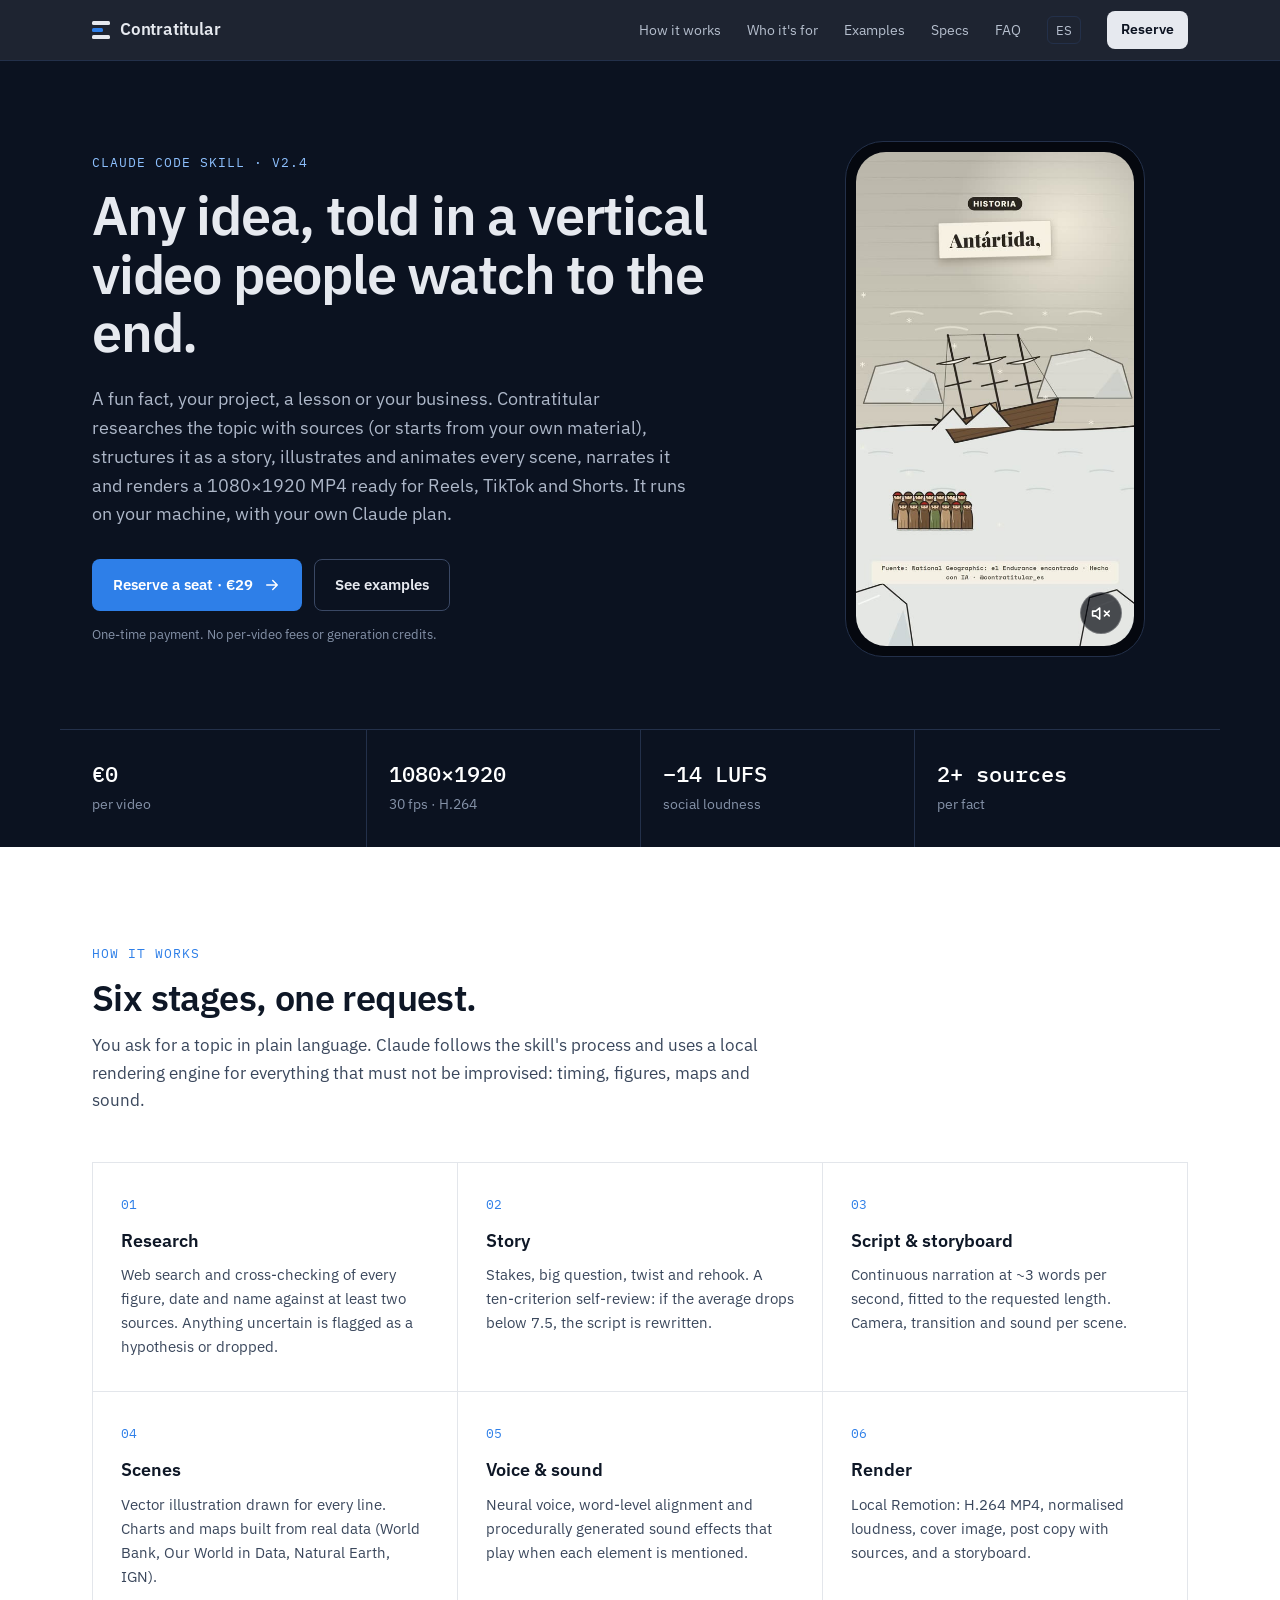
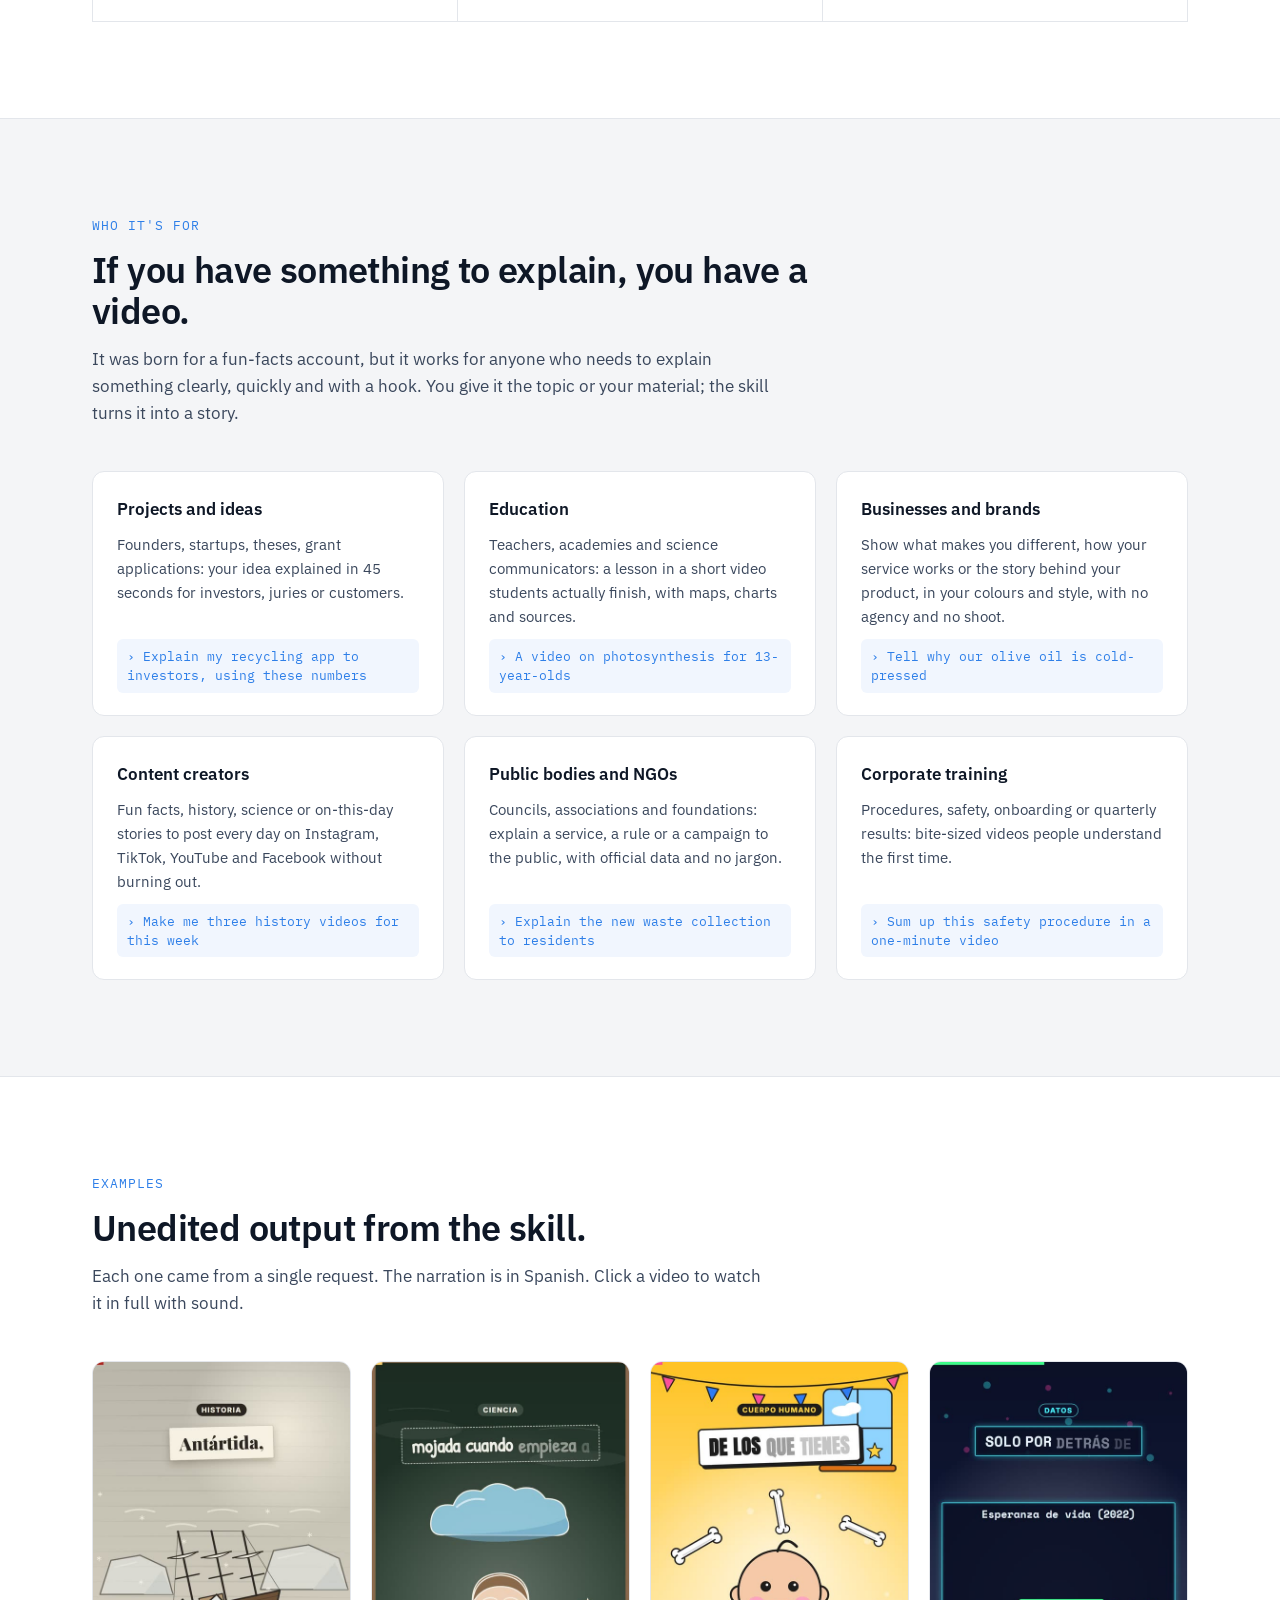
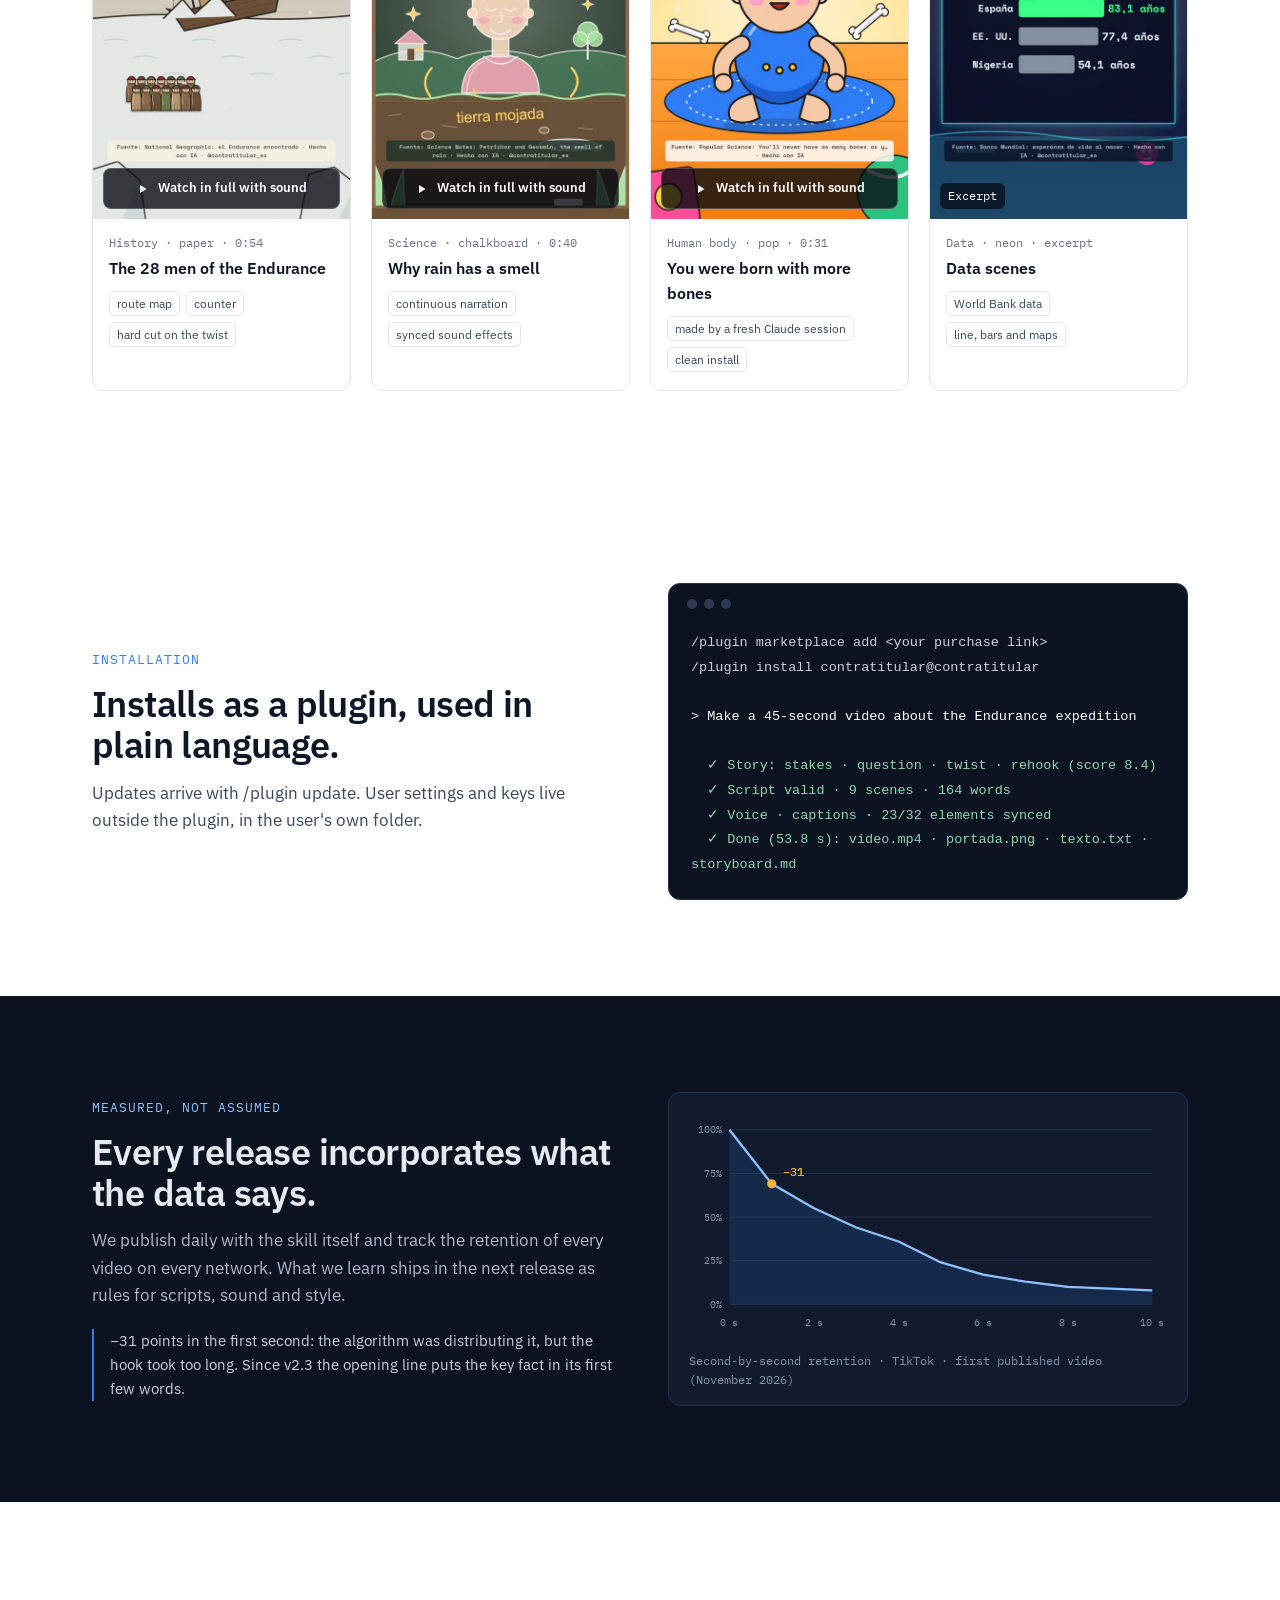
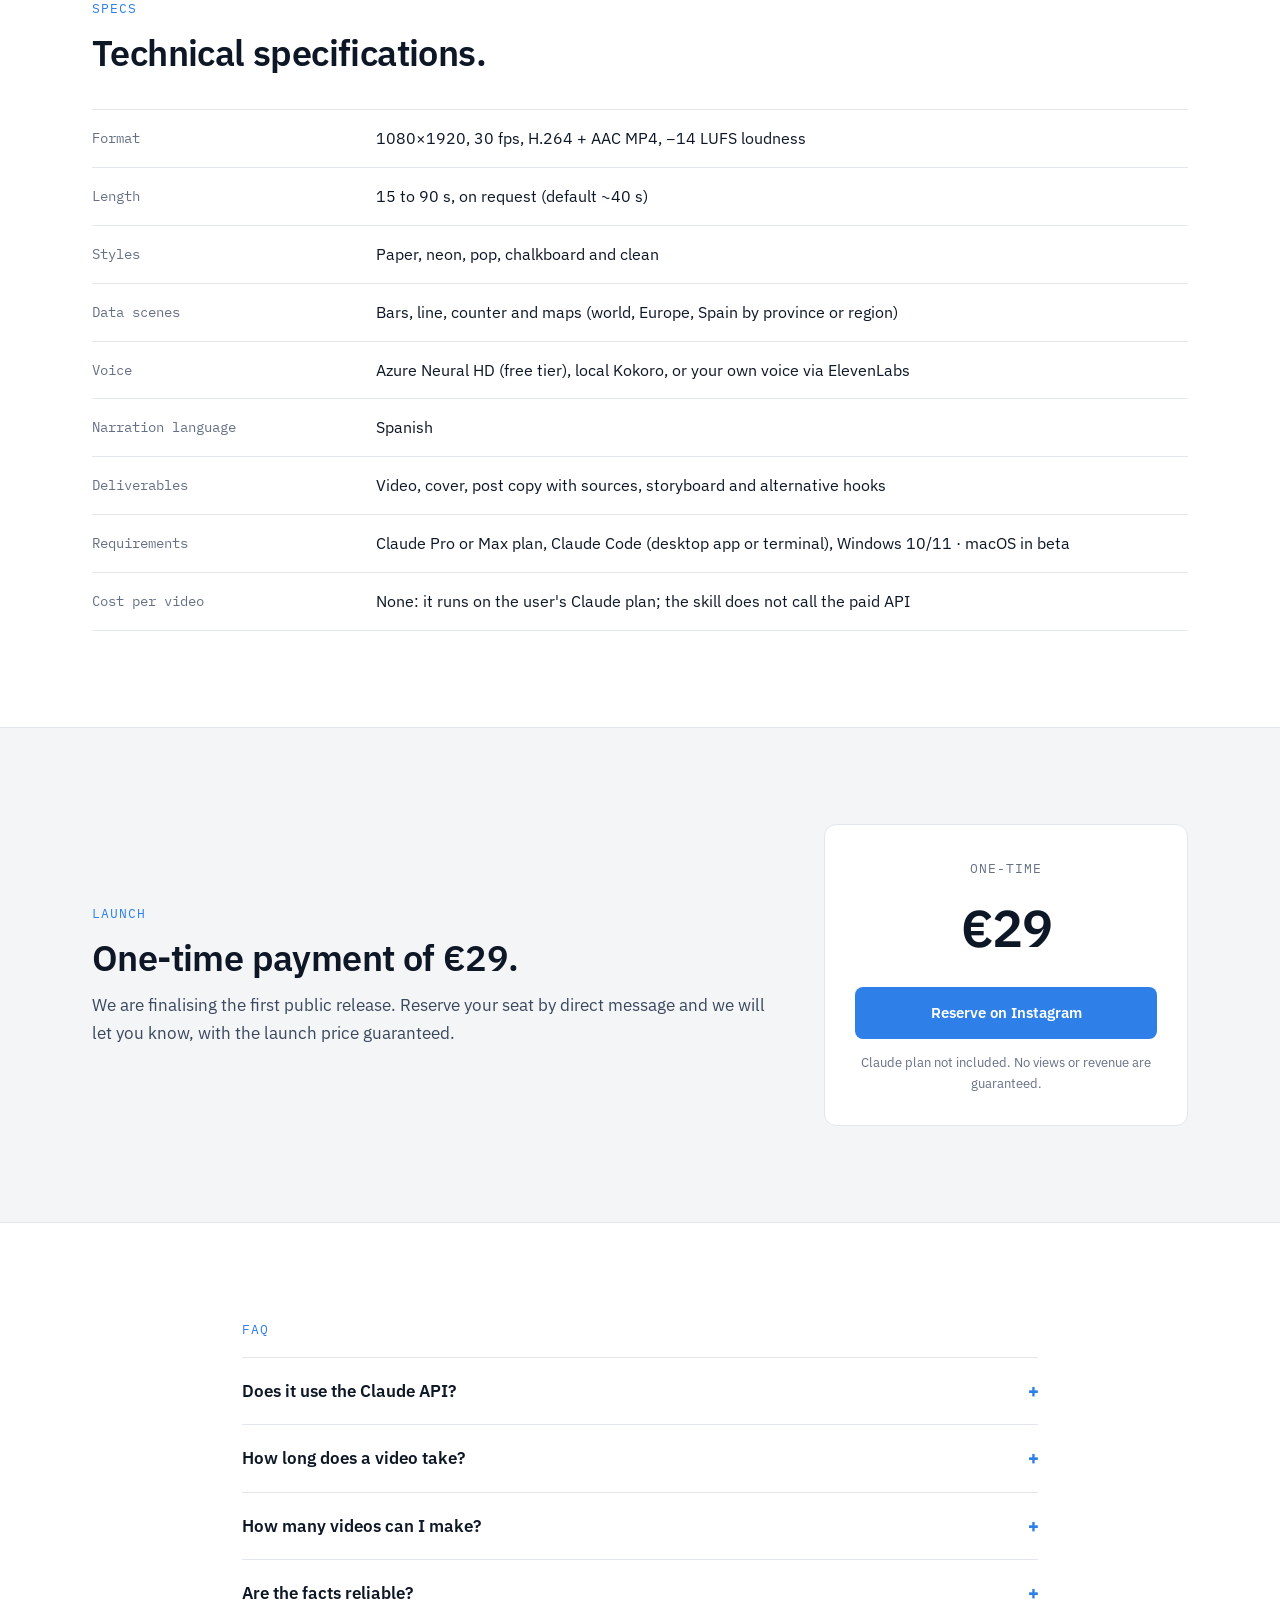
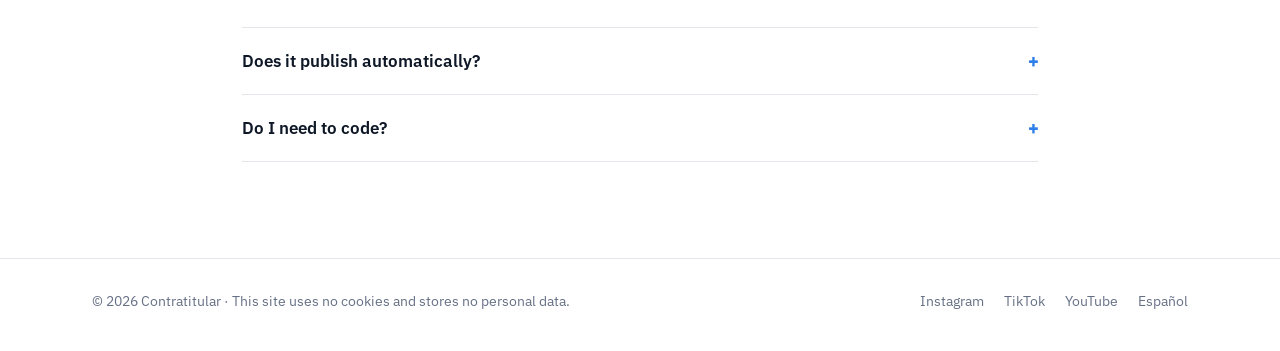
==== commit 2b936da2: "Portada «cualquier idea» y sección Para quién (traída de la versión de la otra sesión)" ====
--- a/en/index.html
+++ b/en/index.html
@@ -20,7 +20,7 @@
   <div class="caja barra-in">
     <a class="marca" href="/en"><span class="logo" aria-hidden="true"><i></i><i></i><i></i></span>Contratitular</a>
     <nav aria-label="Sections">
-      <a href="#proceso">How it works</a><a href="#ejemplos">Examples</a><a href="#ficha">Specs</a><a href="#faq">FAQ</a>
+      <a href="#proceso">How it works</a><a href="#para-quien">Who it's for</a><a href="#ejemplos">Examples</a><a href="#ficha">Specs</a><a href="#faq">FAQ</a>
       <a class="idioma" href="/" hreflang="es">ES</a>
       <a class="btn btn-claro btn-mini" href="#precio">Reserve</a>
     </nav>
@@ -32,8 +32,8 @@
   <div class="caja portada-in">
     <div>
       <p class="ceja">Claude Code skill · v2.4</p>
-      <h1>Vertical explainer videos, produced end to end inside Claude Code.</h1>
-      <p class="entrada">Contratitular researches a topic with sources, structures it as a story, illustrates and animates every scene, narrates it and renders a 1080×1920 MP4 ready for Reels, TikTok and Shorts. It runs on your machine, with your own Claude plan.</p>
+      <h1>Any idea, told in a vertical video people watch to the end.</h1>
+      <p class="entrada">A fun fact, your project, a lesson or your business. Contratitular researches the topic with sources (or starts from your own material), structures it as a story, illustrates and animates every scene, narrates it and renders a 1080×1920 MP4 ready for Reels, TikTok and Shorts. It runs on your machine, with your own Claude plan.</p>
       <div class="acciones"><a class="btn btn-azul" href="#precio">Reserve a seat · €29 <svg class="ic" viewBox="0 0 24 24" aria-hidden="true"><path d="M5 12h14M13 6l6 6-6 6"/></svg></a><a class="btn btn-borde" href="#ejemplos">See examples</a></div>
       <p class="letra">One-time payment. No per-video fees or generation credits.</p>
     </div>
@@ -52,7 +52,14 @@
   </div>
 </section>
 
-<section id="ejemplos" class="seccion gris">
+<section id="para-quien" class="seccion gris">
+  <div class="caja">
+    <p class="ceja">Who it's for</p><h2>If you have something to explain, you have a video.</h2><p class="sub">It was born for a fun-facts account, but it works for anyone who needs to explain something clearly, quickly and with a hook. You give it the topic or your material; the skill turns it into a story.</p>
+    <div class="usos"><article><h3>Projects and ideas</h3><p>Founders, startups, theses, grant applications: your idea explained in 45 seconds for investors, juries or customers.</p><code>› Explain my recycling app to investors, using these numbers</code></article><article><h3>Education</h3><p>Teachers, academies and science communicators: a lesson in a short video students actually finish, with maps, charts and sources.</p><code>› A video on photosynthesis for 13-year-olds</code></article><article><h3>Businesses and brands</h3><p>Show what makes you different, how your service works or the story behind your product, in your colours and style, with no agency and no shoot.</p><code>› Tell why our olive oil is cold-pressed</code></article><article><h3>Content creators</h3><p>Fun facts, history, science or on-this-day stories to post every day on Instagram, TikTok, YouTube and Facebook without burning out.</p><code>› Make me three history videos for this week</code></article><article><h3>Public bodies and NGOs</h3><p>Councils, associations and foundations: explain a service, a rule or a campaign to the public, with official data and no jargon.</p><code>› Explain the new waste collection to residents</code></article><article><h3>Corporate training</h3><p>Procedures, safety, onboarding or quarterly results: bite-sized videos people understand the first time.</p><code>› Sum up this safety procedure in a one-minute video</code></article></div>
+  </div>
+</section>
+
+<section id="ejemplos" class="seccion">
   <div class="caja">
     <p class="ceja">Examples</p><h2>Unedited output from the skill.</h2><p class="sub">Each one came from a single request. The narration is in Spanish. Click a video to watch it in full with sound.</p>
     <div class="clips"><figure class="clip" data-completo="/media/clips/endurance.mp4">
--- a/estilos.css
+++ b/estilos.css
@@ -99,6 +99,13 @@
 .rasgos { display: flex; flex-wrap: wrap; gap: 6px; margin-top: 6px; }
 .rasgos em { font-style: normal; font-size: 12px; color: var(--tinta-2); border: 1px solid var(--linea); border-radius: 5px; padding: 2px 7px; }
 
+/* para quién */
+.usos { display: grid; grid-template-columns: repeat(3, 1fr); gap: 20px; margin-top: 44px; }
+.usos article { background: #fff; border: 1px solid var(--linea); border-radius: 12px; padding: 24px 24px 22px; display: flex; flex-direction: column; gap: 10px; }
+.usos h3 { font-size: 17px; font-weight: 600; }
+.usos p { font-size: 15px; color: var(--tinta-2); flex: 1; }
+.usos code { font-family: var(--mono); font-size: 12.5px; color: var(--azul); background: #F1F6FE; border-radius: 6px; padding: 8px 10px; line-height: 1.5; }
+
 /* dos columnas */
 .dos { display: grid; grid-template-columns: 1fr 1fr; gap: 56px; align-items: center; }
 
@@ -155,7 +162,7 @@
 @media (max-width: 980px) {
   .portada-in, .dos, .precio { grid-template-columns: 1fr; gap: 44px; }
   .etapas { grid-template-columns: 1fr 1fr; }
-  .clips { grid-template-columns: 1fr 1fr; }
+  .clips, .usos { grid-template-columns: 1fr 1fr; }
   .cifras { grid-template-columns: 1fr 1fr; }
   .cifras div:nth-child(3) { border-left: 0; padding-left: 0; }
   .barra nav a:not(.btn):not(.idioma) { display: none; }
@@ -164,7 +171,7 @@
   .caja { padding: 0 16px; }
   .seccion { padding: 68px 0; }
   .portada { padding-top: 48px; }
-  .etapas { grid-template-columns: 1fr; }
+  .etapas, .usos { grid-template-columns: 1fr; }
   .ficha div { grid-template-columns: 1fr; gap: 4px; }
   .movil { width: 250px; }
   .cifras strong { font-size: 18px; }
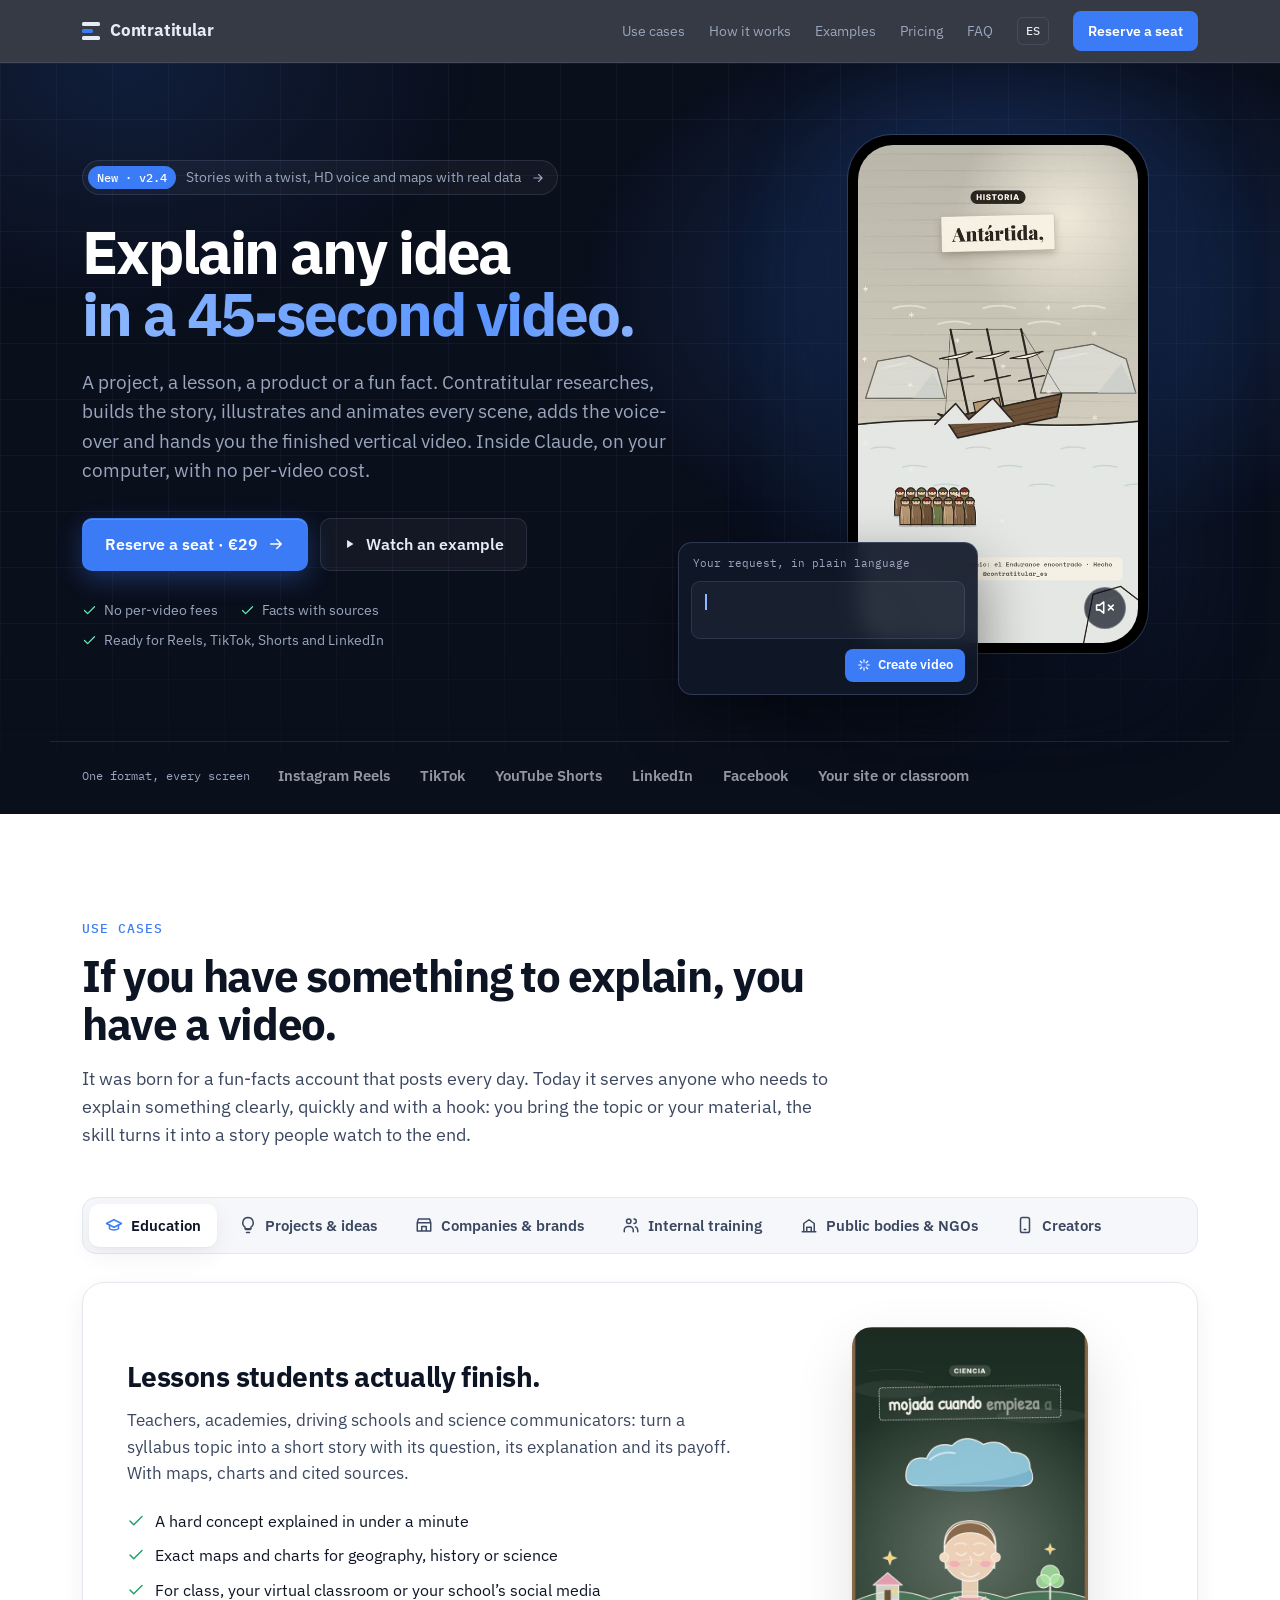
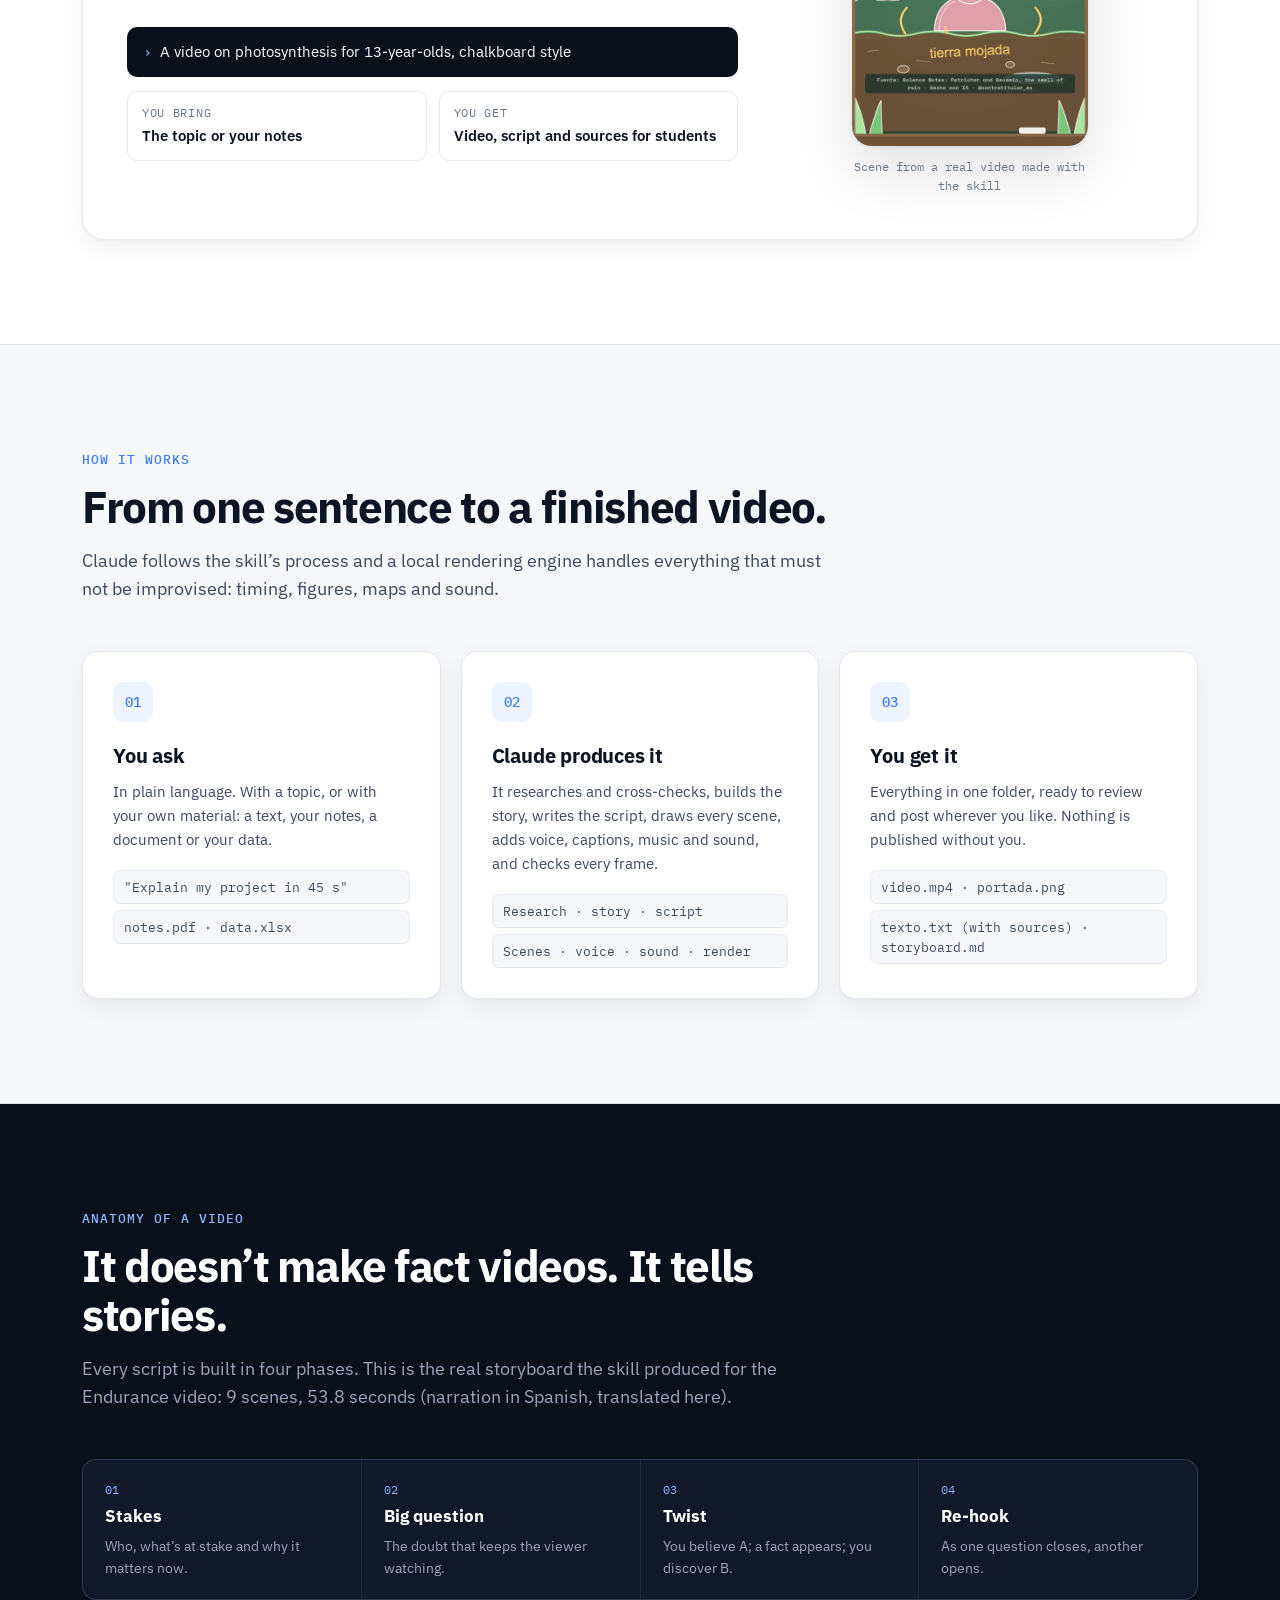
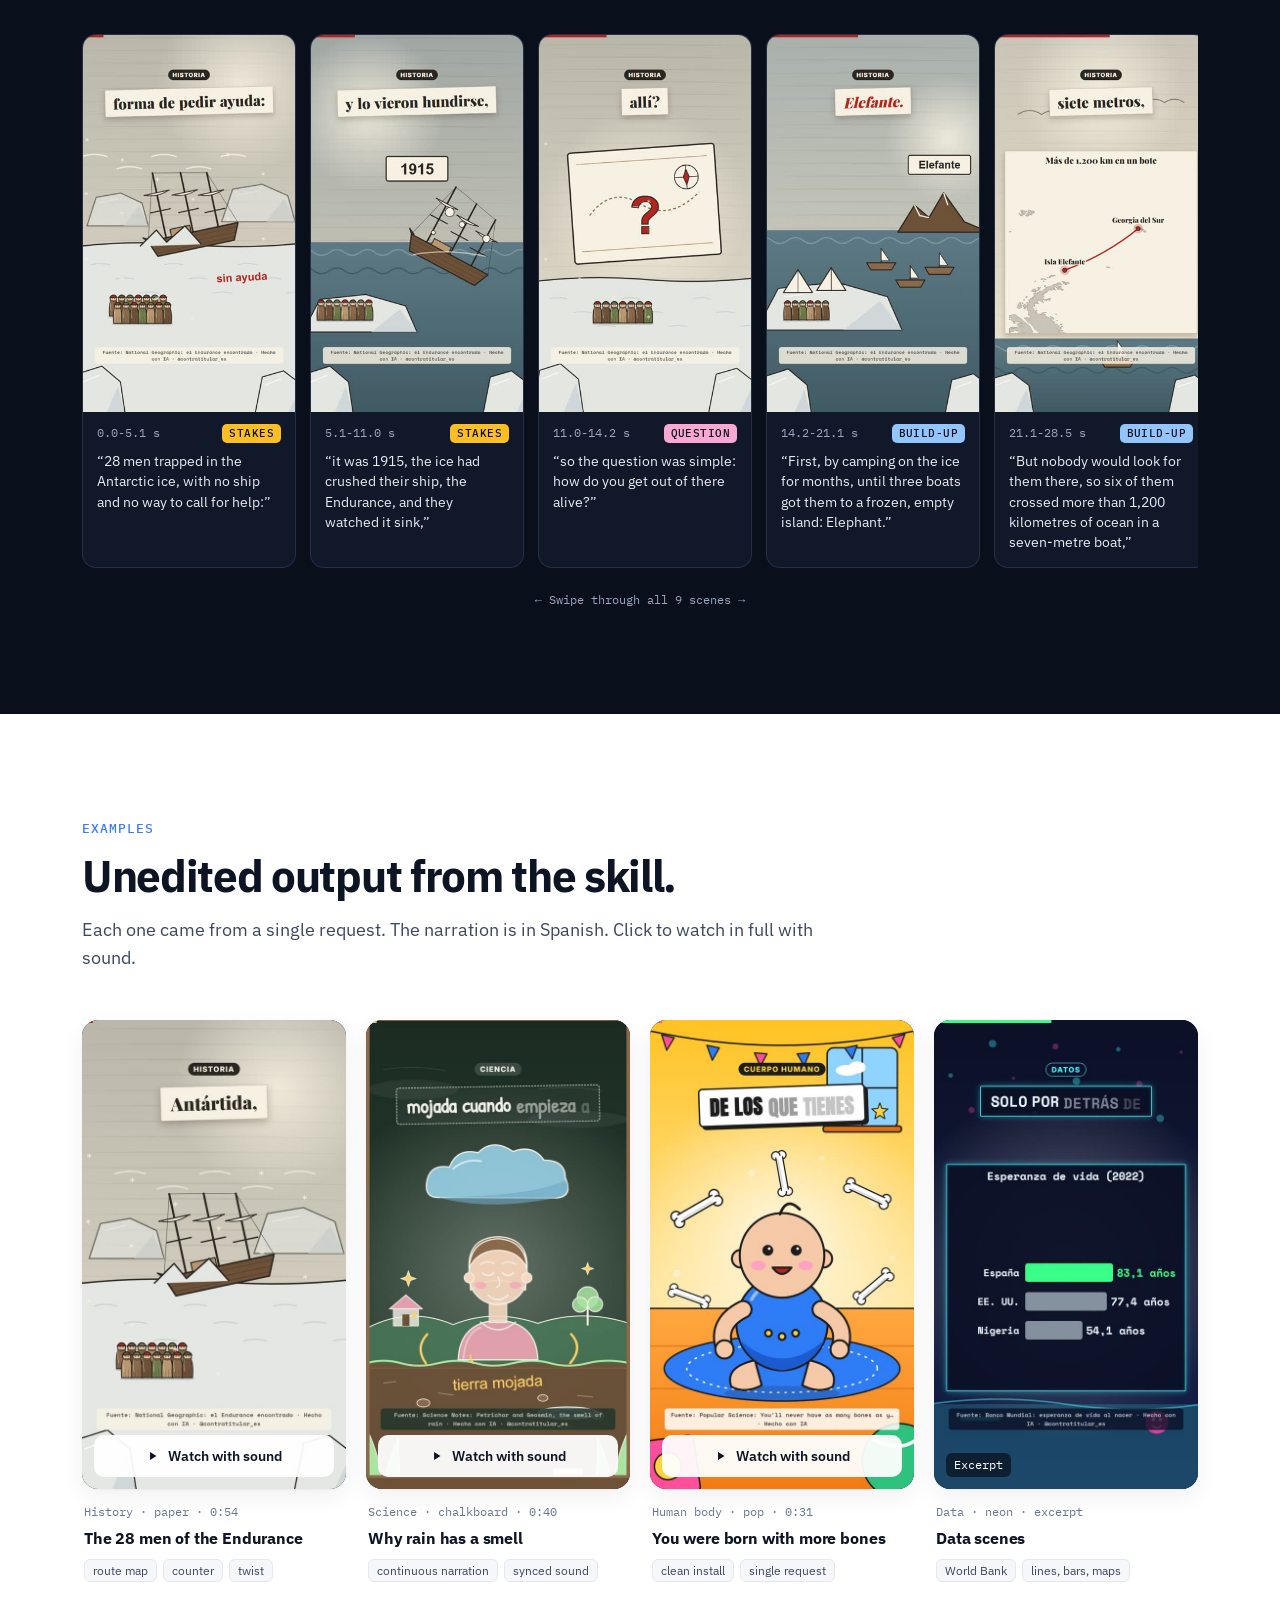
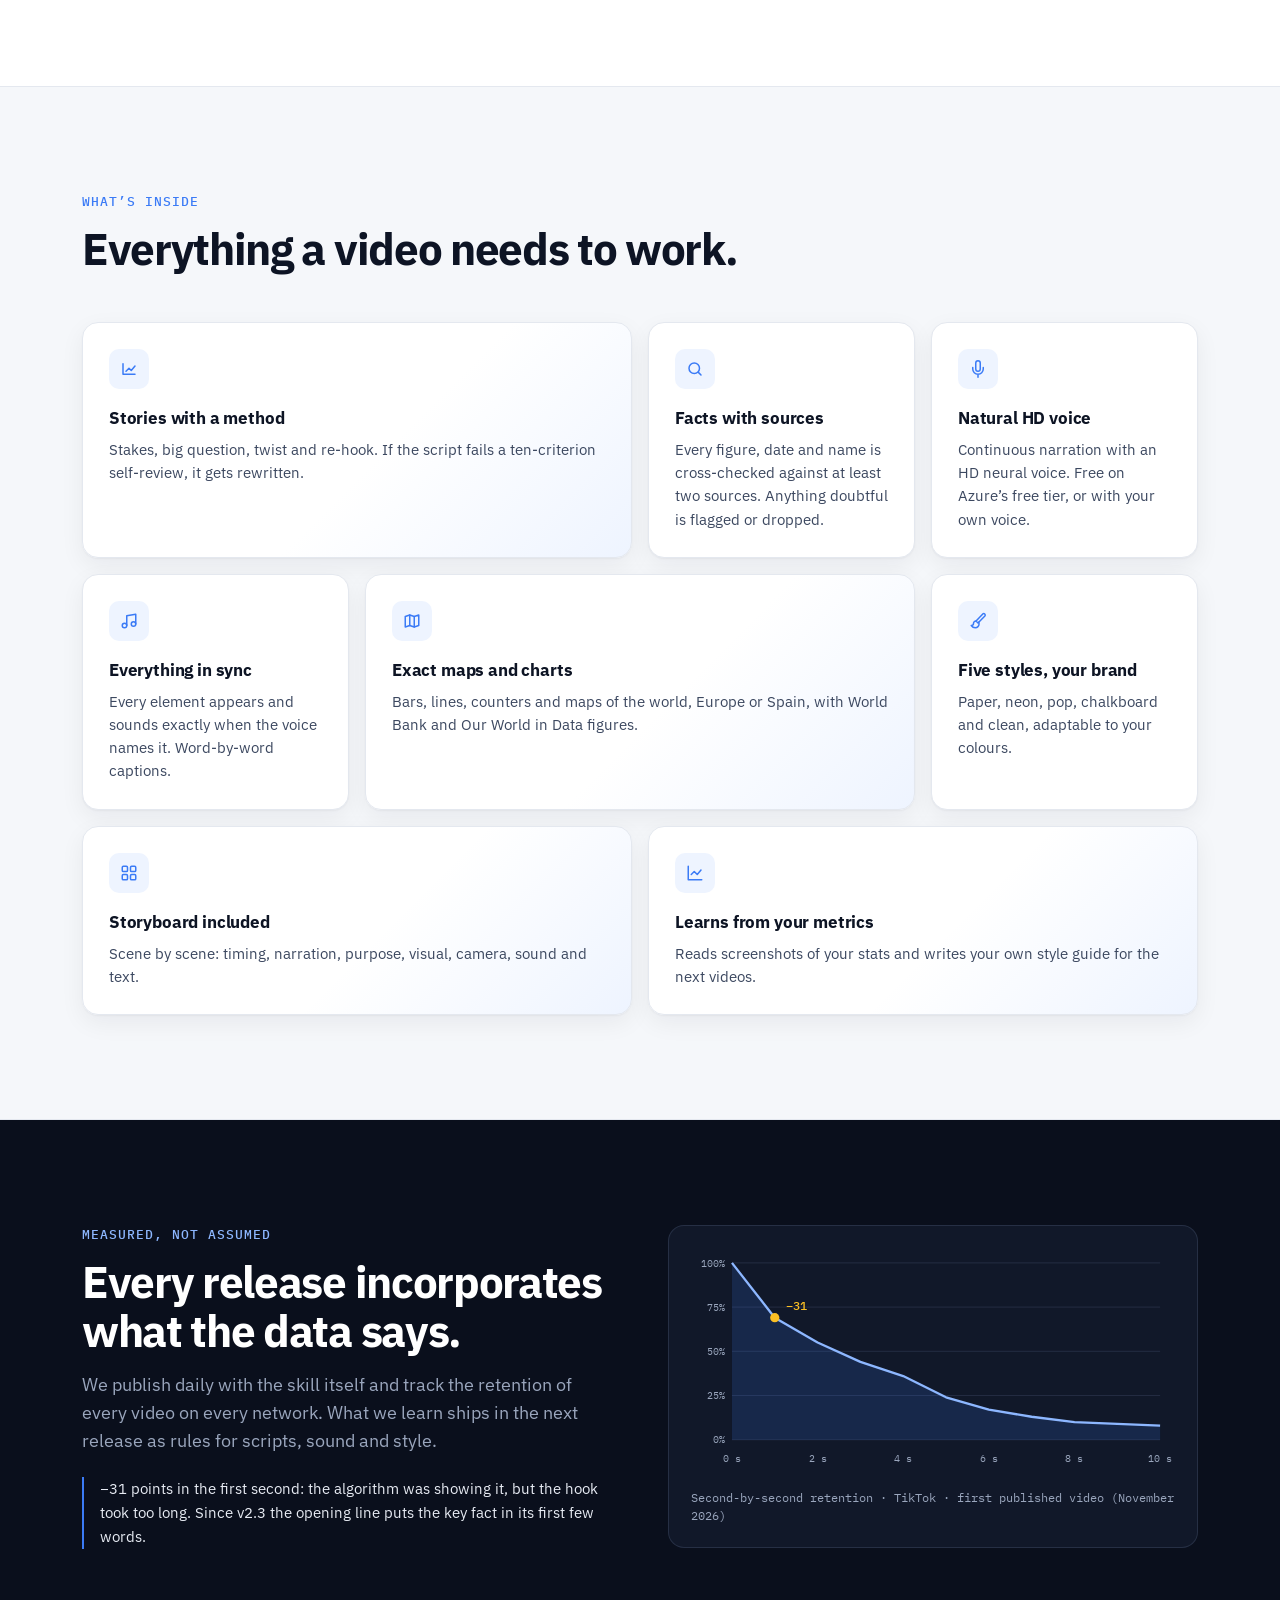
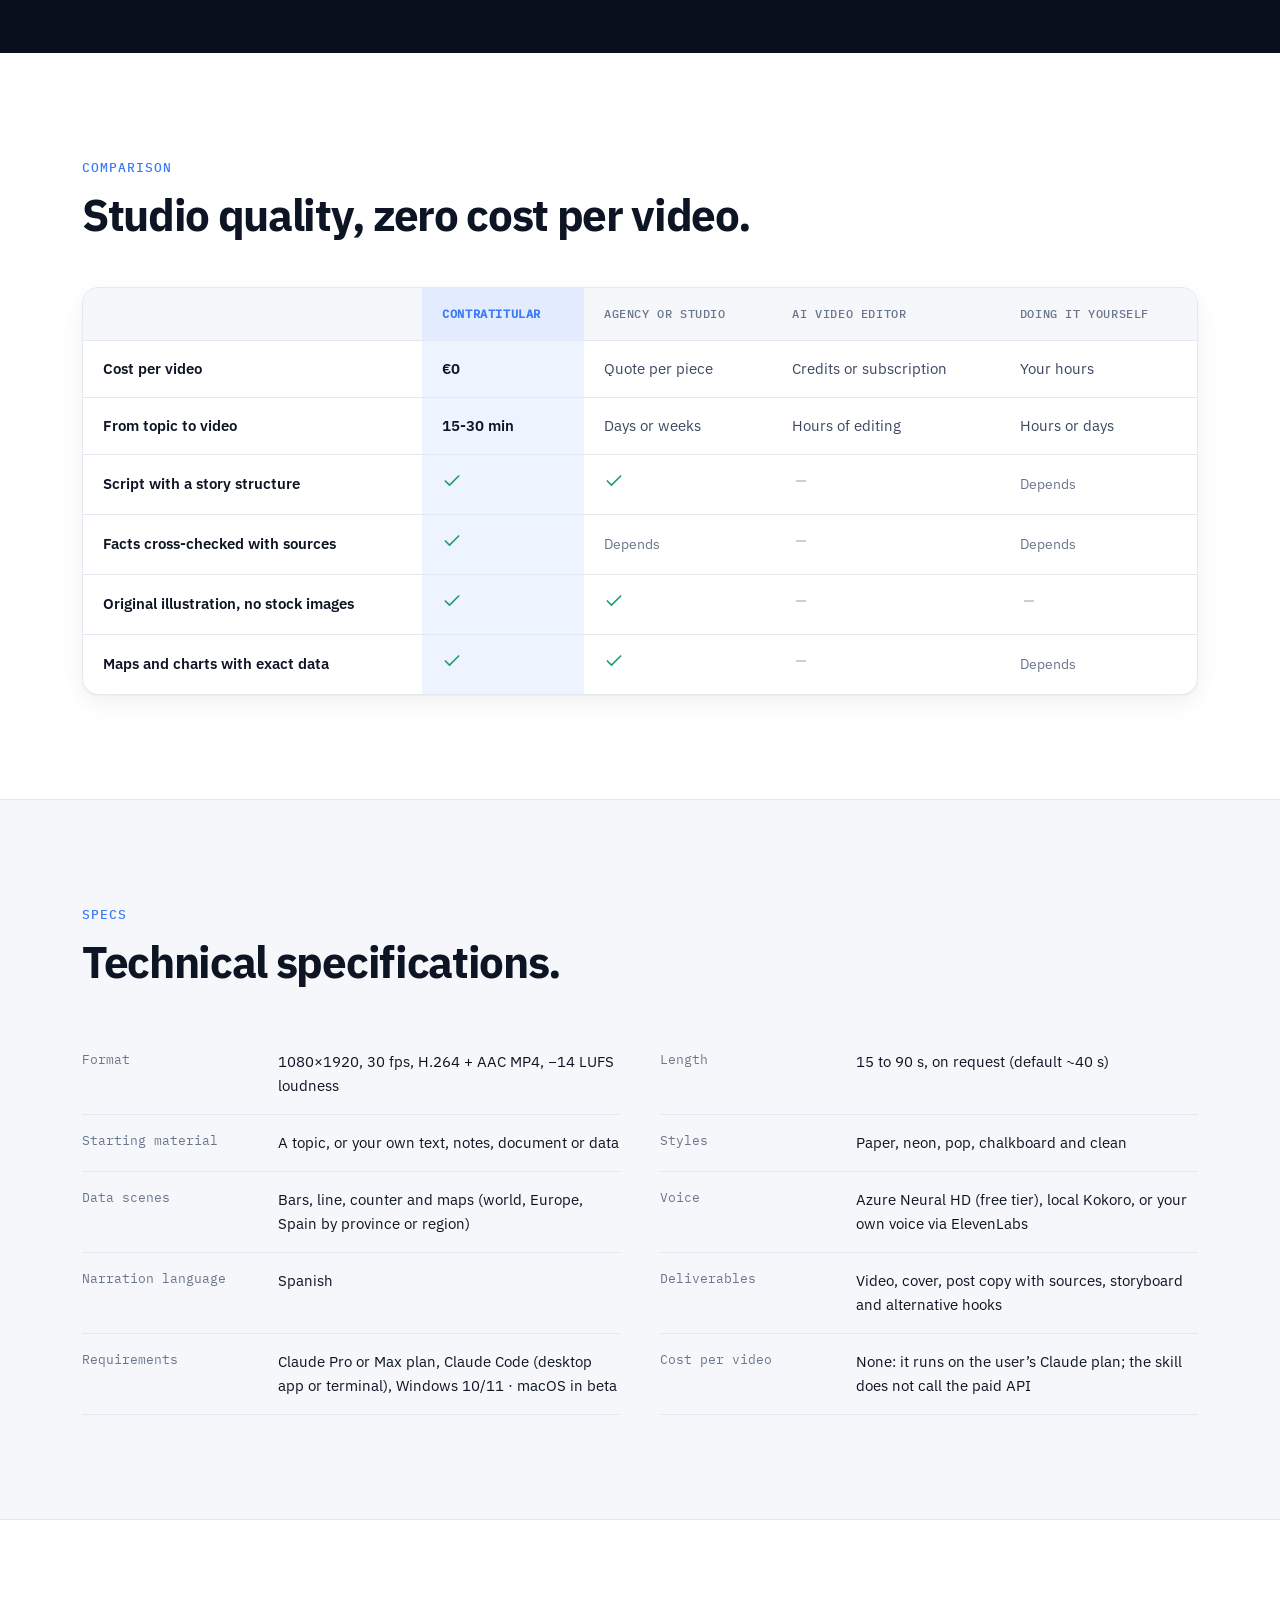
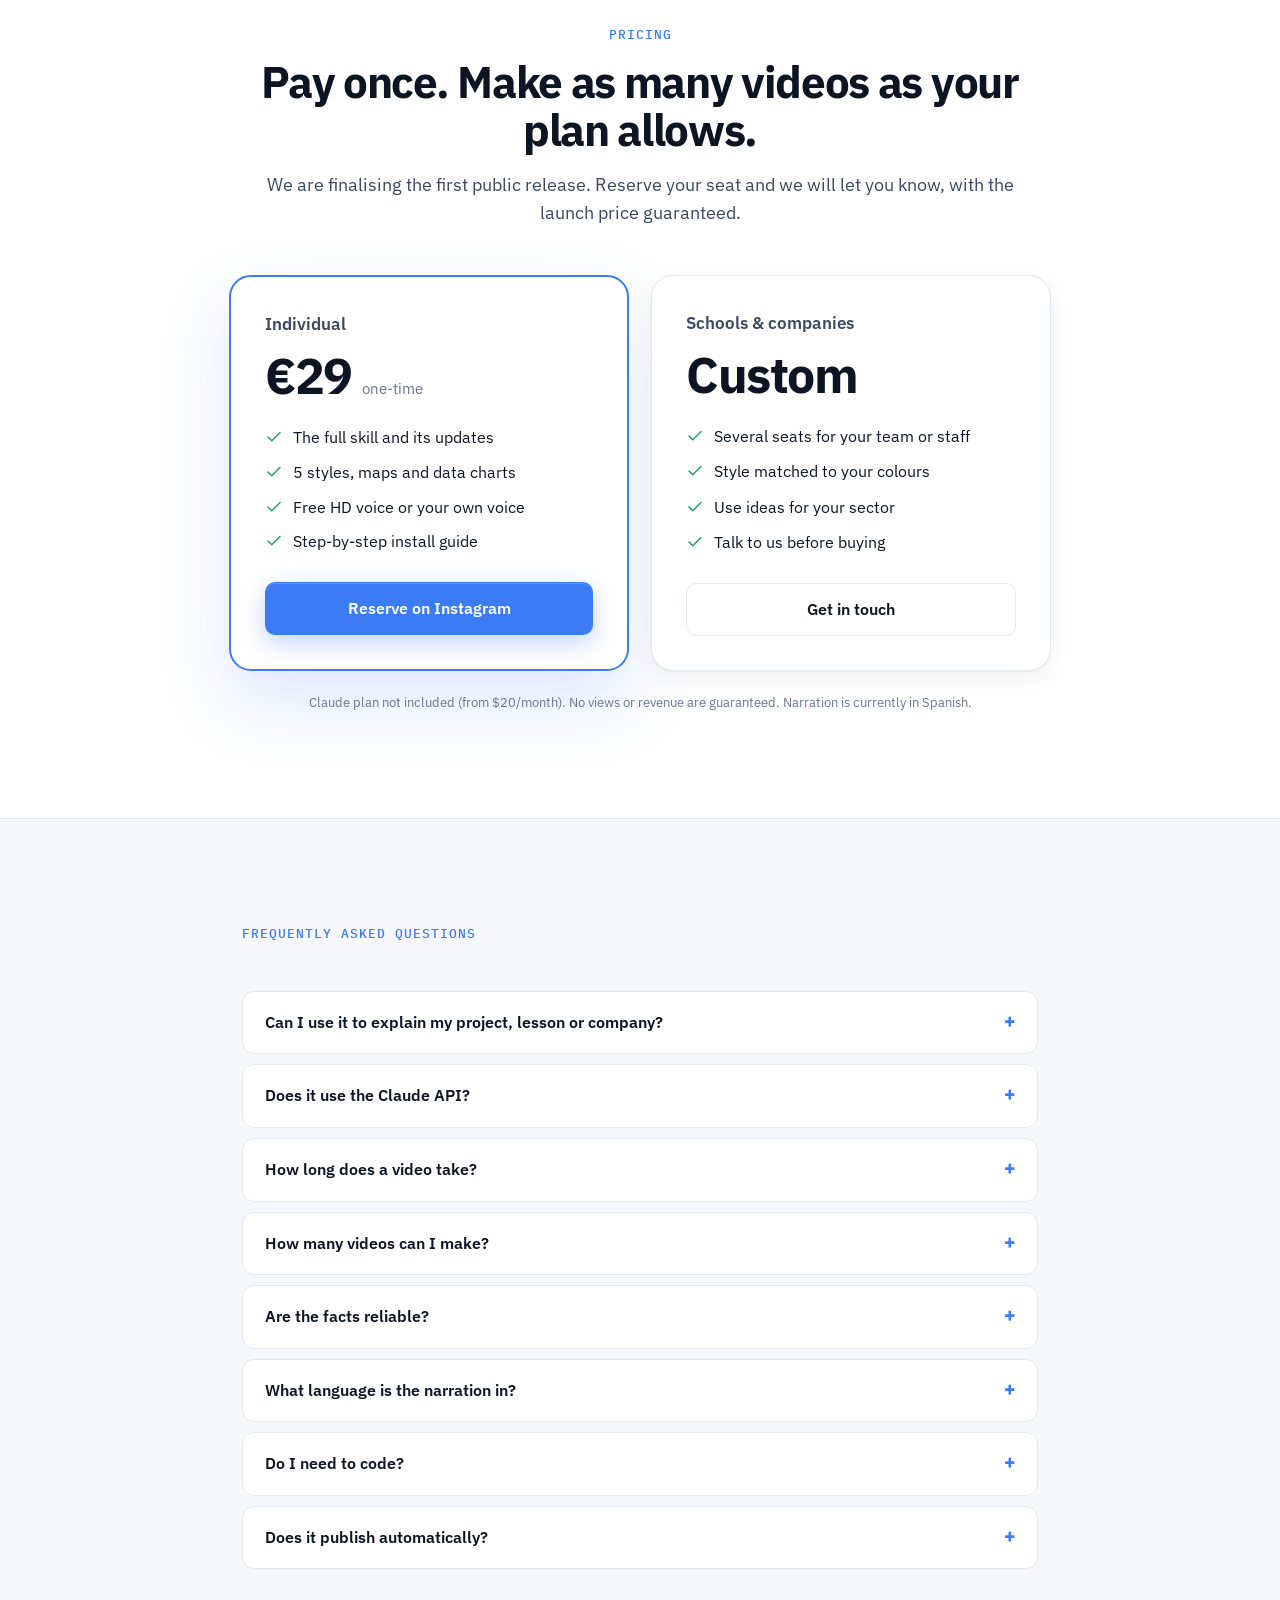
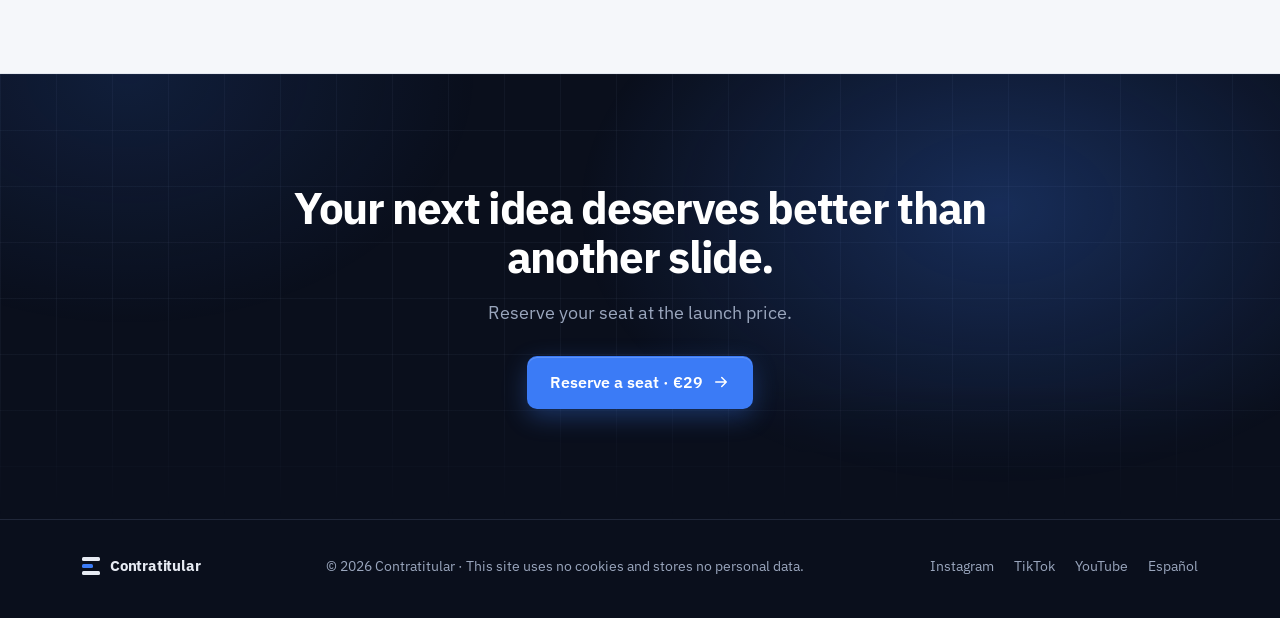
==== commit 2992c59e: "Web profesional: casos de uso por sector (educación, proyectos, empresas, formación, instituciones, " ====
--- a/en/index.html
+++ b/en/index.html
@@ -3,132 +3,224 @@
 <head>
 <meta charset="utf-8">
 <meta name="viewport" content="width=device-width, initial-scale=1">
-<title>Contratitular · Claude Code skill for vertical explainer videos</title>
-<meta name="description" content="A Claude Code skill that researches a topic, turns it into a story, illustrates and animates every scene, narrates it and delivers a vertical MP4. On your machine, with your own Claude plan.">
-<meta property="og:title" content="Contratitular · Claude Code skill for vertical explainer videos">
-<meta property="og:description" content="A Claude Code skill that researches a topic, turns it into a story, illustrates and animates every scene, narrates it and delivers a vertical MP4. On your machine, with your own Claude plan.">
+<title>Contratitular · Explain any idea in a vertical video, with Claude</title>
+<meta name="description" content="For projects, lessons, companies, public bodies and creators. Contratitular researches, builds the story, illustrates every scene, adds the voice-over and delivers the finished vertical video. Inside Claude, on your computer, with no per-video cost.">
+<meta name="theme-color" content="#0A0F1C">
+<meta property="og:type" content="website">
+<meta property="og:title" content="Contratitular · Explain any idea in a vertical video, with Claude">
+<meta property="og:description" content="For projects, lessons, companies, public bodies and creators. Contratitular researches, builds the story, illustrates every scene, adds the voice-over and delivers the finished vertical video. Inside Claude, on your computer, with no per-video cost.">
 <meta property="og:image" content="https://contratitular.es/media/clips/endurance.jpg">
 <link rel="alternate" hreflang="es" href="https://contratitular.es/">
 <link rel="alternate" hreflang="en" href="https://contratitular.es/en/">
-<link rel="preload" href="/fuentes/ibm-plex-sans-600-latin.woff2" as="font" type="font/woff2" crossorigin>
+<link rel="preload" href="/fuentes/ibm-plex-sans-700-latin.woff2" as="font" type="font/woff2" crossorigin>
 <link rel="stylesheet" href="/fuentes/fuentes.css">
 <link rel="stylesheet" href="/estilos.css">
-<link rel="icon" href="data:image/svg+xml,%3Csvg xmlns='http://www.w3.org/2000/svg' viewBox='0 0 32 32'%3E%3Crect width='32' height='32' rx='7' fill='%230B1220'/%3E%3Crect x='7' y='8' width='18' height='4' rx='1.5' fill='%23E6E9EF'/%3E%3Crect x='7' y='14' width='11' height='4' rx='1.5' fill='%23E6E9EF'/%3E%3Crect x='7' y='20' width='18' height='4' rx='1.5' fill='%23E6E9EF'/%3E%3Crect x='20' y='14' width='2' height='4' fill='%232E9BF0'/%3E%3Crect x='23' y='12' width='2' height='6' fill='%232E9BF0'/%3E%3C/svg%3E">
+<link rel="icon" href="data:image/svg+xml,%3Csvg xmlns='http://www.w3.org/2000/svg' viewBox='0 0 32 32'%3E%3Crect width='32' height='32' rx='7' fill='%230A0F1C'/%3E%3Crect x='7' y='8' width='18' height='4' rx='1.5' fill='%23E6E9EF'/%3E%3Crect x='7' y='14' width='11' height='4' rx='1.5' fill='%234F8DF7'/%3E%3Crect x='7' y='20' width='18' height='4' rx='1.5' fill='%23E6E9EF'/%3E%3C/svg%3E">
 </head>
 <body>
+<a class="saltar" href="#contenido">Skip to content</a>
 <header class="barra">
   <div class="caja barra-in">
-    <a class="marca" href="/en"><span class="logo" aria-hidden="true"><i></i><i></i><i></i></span>Contratitular</a>
+    <a class="marca" href="/en/"><span class="logo" aria-hidden="true"><i></i><i></i><i></i></span>Contratitular</a>
     <nav aria-label="Sections">
-      <a href="#proceso">How it works</a><a href="#para-quien">Who it's for</a><a href="#ejemplos">Examples</a><a href="#ficha">Specs</a><a href="#faq">FAQ</a>
-      <a class="idioma" href="/" hreflang="es">ES</a>
-      <a class="btn btn-claro btn-mini" href="#precio">Reserve</a>
+      <a class="nav-enlace" href="#usos">Use cases</a><a class="nav-enlace" href="#como">How it works</a><a class="nav-enlace" href="#ejemplos">Examples</a><a class="nav-enlace" href="#precio">Pricing</a><a class="nav-enlace" href="#faq">FAQ</a>
+      <a class="idioma" href="/" hreflang="es" lang="es" title="Español" data-goatcounter-click="idioma-es">ES</a>
+      <a class="btn btn-primario btn-mini" href="#precio">Reserve a seat</a>
     </nav>
   </div>
 </header>
 
-<main>
-<section class="portada oscura">
+<main id="contenido">
+<section class="portada">
+  <div class="portada-fondo" aria-hidden="true"></div>
   <div class="caja portada-in">
-    <div>
-      <p class="ceja">Claude Code skill · v2.4</p>
-      <h1>Any idea, told in a vertical video people watch to the end.</h1>
-      <p class="entrada">A fun fact, your project, a lesson or your business. Contratitular researches the topic with sources (or starts from your own material), structures it as a story, illustrates and animates every scene, narrates it and renders a 1080×1920 MP4 ready for Reels, TikTok and Shorts. It runs on your machine, with your own Claude plan.</p>
-      <div class="acciones"><a class="btn btn-azul" href="#precio">Reserve a seat · €29 <svg class="ic" viewBox="0 0 24 24" aria-hidden="true"><path d="M5 12h14M13 6l6 6-6 6"/></svg></a><a class="btn btn-borde" href="#ejemplos">See examples</a></div>
-      <p class="letra">One-time payment. No per-video fees or generation credits.</p>
-    </div>
-    <figure class="movil">
-      <video id="portada-video" src="/media/clips/endurance.mp4" poster="/media/clips/endurance.jpg" autoplay muted loop playsinline preload="metadata"></video>
-      <button class="sonido" id="portada-sonido" type="button" aria-label="Turn sound on" data-on="Mute" data-off="Turn sound on"><svg viewBox="0 0 24 24" aria-hidden="true"><path d="M11 5 6 9H2v6h4l5 4V5z"/><path class="ondas" d="M23 9l-6 6M17 9l6 6"/></svg></button>
-    </figure>
-  </div>
-  <div class="caja cifras"><div><strong>€0</strong><span>per video</span></div><div><strong>1080×1920</strong><span>30 fps · H.264</span></div><div><strong>−14 LUFS</strong><span>social loudness</span></div><div><strong>2+ sources</strong><span>per fact</span></div></div>
-</section>
-
-<section id="proceso" class="seccion">
-  <div class="caja">
-    <p class="ceja">How it works</p><h2>Six stages, one request.</h2><p class="sub">You ask for a topic in plain language. Claude follows the skill's process and uses a local rendering engine for everything that must not be improvised: timing, figures, maps and sound.</p>
-    <ol class="etapas"><li><span class="num">01</span><h3>Research</h3><p>Web search and cross-checking of every figure, date and name against at least two sources. Anything uncertain is flagged as a hypothesis or dropped.</p></li><li><span class="num">02</span><h3>Story</h3><p>Stakes, big question, twist and rehook. A ten-criterion self-review: if the average drops below 7.5, the script is rewritten.</p></li><li><span class="num">03</span><h3>Script &amp; storyboard</h3><p>Continuous narration at ~3 words per second, fitted to the requested length. Camera, transition and sound per scene.</p></li><li><span class="num">04</span><h3>Scenes</h3><p>Vector illustration drawn for every line. Charts and maps built from real data (World Bank, Our World in Data, Natural Earth, IGN).</p></li><li><span class="num">05</span><h3>Voice &amp; sound</h3><p>Neural voice, word-level alignment and procedurally generated sound effects that play when each element is mentioned.</p></li><li><span class="num">06</span><h3>Render</h3><p>Local Remotion: H.264 MP4, normalised loudness, cover image, post copy with sources, and a storyboard.</p></li></ol>
-  </div>
-</section>
-
-<section id="para-quien" class="seccion gris">
-  <div class="caja">
-    <p class="ceja">Who it's for</p><h2>If you have something to explain, you have a video.</h2><p class="sub">It was born for a fun-facts account, but it works for anyone who needs to explain something clearly, quickly and with a hook. You give it the topic or your material; the skill turns it into a story.</p>
-    <div class="usos"><article><h3>Projects and ideas</h3><p>Founders, startups, theses, grant applications: your idea explained in 45 seconds for investors, juries or customers.</p><code>› Explain my recycling app to investors, using these numbers</code></article><article><h3>Education</h3><p>Teachers, academies and science communicators: a lesson in a short video students actually finish, with maps, charts and sources.</p><code>› A video on photosynthesis for 13-year-olds</code></article><article><h3>Businesses and brands</h3><p>Show what makes you different, how your service works or the story behind your product, in your colours and style, with no agency and no shoot.</p><code>› Tell why our olive oil is cold-pressed</code></article><article><h3>Content creators</h3><p>Fun facts, history, science or on-this-day stories to post every day on Instagram, TikTok, YouTube and Facebook without burning out.</p><code>› Make me three history videos for this week</code></article><article><h3>Public bodies and NGOs</h3><p>Councils, associations and foundations: explain a service, a rule or a campaign to the public, with official data and no jargon.</p><code>› Explain the new waste collection to residents</code></article><article><h3>Corporate training</h3><p>Procedures, safety, onboarding or quarterly results: bite-sized videos people understand the first time.</p><code>› Sum up this safety procedure in a one-minute video</code></article></div>
+    <div class="portada-texto">
+      <a class="pastilla" href="#funciones"><b>New · v2.4</b><span>Stories with a twist, HD voice and maps with real data</span><svg class="ic" viewBox="0 0 24 24" aria-hidden="true"><path d="M5 12h14M13 6l6 6-6 6"/></svg></a>
+      <h1>Explain any idea <span class="resalte">in a 45-second video.</span></h1>
+      <p class="entrada">A project, a lesson, a product or a fun fact. Contratitular researches, builds the story, illustrates and animates every scene, adds the voice-over and hands you the finished vertical video. Inside Claude, on your computer, with no per-video cost.</p>
+      <div class="acciones"><a class="btn btn-primario" href="#precio">Reserve a seat · €29 <svg class="ic" viewBox="0 0 24 24" aria-hidden="true"><path d="M5 12h14M13 6l6 6-6 6"/></svg></a><a class="btn btn-fantasma" href="#ejemplos"><svg class="ic" viewBox="0 0 24 24" aria-hidden="true"><path d="M7 5v14l11-7z" fill="currentColor" stroke="none"/></svg> Watch an example</a></div>
+      <ul class="confianza"><li><svg class="ic" viewBox="0 0 24 24" aria-hidden="true"><path d="M20 6 9 17l-5-5"/></svg>No per-video fees</li><li><svg class="ic" viewBox="0 0 24 24" aria-hidden="true"><path d="M20 6 9 17l-5-5"/></svg>Facts with sources</li><li><svg class="ic" viewBox="0 0 24 24" aria-hidden="true"><path d="M20 6 9 17l-5-5"/></svg>Ready for Reels, TikTok, Shorts and LinkedIn</li></ul>
+    </div>
+    <div class="portada-visual">
+      <figure class="movil">
+        <video id="portada-video" src="/media/clips/endurance.mp4" poster="/media/clips/endurance.jpg" autoplay muted loop playsinline preload="metadata"></video>
+        <button class="sonido" id="portada-sonido" type="button" aria-label="Turn sound on" data-on="Mute" data-off="Turn sound on"><svg viewBox="0 0 24 24" aria-hidden="true"><path d="M11 5 6 9H2v6h4l5 4V5z"/><path class="ondas" d="M23 9l-6 6M17 9l6 6"/></svg></button>
+      </figure>
+      <div class="peticion" aria-hidden="true">
+        <span class="peticion-etiqueta">Your request, in plain language</span>
+        <div class="peticion-caja"><span class="peticion-texto" id="peticion" data-frases="[&quot;Explain my startup to investors in 45 seconds, using these numbers&quot;,&quot;A video on photosynthesis for 13-year-olds&quot;,&quot;Tell why our olive oil is cold-pressed&quot;,&quot;Sum up this safety protocol in one minute&quot;,&quot;Explain the new waste collection to residents&quot;,&quot;Make me three history videos for this week&quot;]">Explain my startup to investors in 45 seconds, using these numbers</span><span class="cursor"></span></div>
+        <span class="peticion-btn"><svg class="ic" viewBox="0 0 24 24" aria-hidden="true"><path d="M12 3v4M12 17v4M3 12h4M17 12h4M5.6 5.6l2.8 2.8M15.6 15.6l2.8 2.8M5.6 18.4l2.8-2.8M15.6 8.4l2.8-2.8"/></svg>Create video</span>
+      </div>
+    </div>
+  </div>
+  <div class="caja redes"><span class="redes-txt">One format, every screen</span><ul><li>Instagram Reels</li><li>TikTok</li><li>YouTube Shorts</li><li>LinkedIn</li><li>Facebook</li><li>Your site or classroom</li></ul></div>
+</section>
+
+<section id="usos" class="seccion">
+  <div class="caja">
+    <header class="cabecera"><p class="ceja">Use cases</p><h2>If you have something to explain, you have a video.</h2><p class="sub">It was born for a fun-facts account that posts every day. Today it serves anyone who needs to explain something clearly, quickly and with a hook: you bring the topic or your material, the skill turns it into a story people watch to the end.</p></header>
+    <div class="pestanas" role="tablist" aria-label="Use cases">
+      <button class="pestana" role="tab" id="tab-0" aria-controls="panel-0" aria-selected="true" tabindex="0"><svg class="ic" viewBox="0 0 24 24" aria-hidden="true"><path d="M22 10 12 5 2 10l10 5 10-5z"/><path d="M6 12v5c3 2 9 2 12 0v-5"/></svg><span>Education</span></button><button class="pestana" role="tab" id="tab-1" aria-controls="panel-1" aria-selected="false" tabindex="-1"><svg class="ic" viewBox="0 0 24 24" aria-hidden="true"><path d="M9 18h6M10 22h4M12 2a7 7 0 0 0-4 12.7V17h8v-2.3A7 7 0 0 0 12 2z"/></svg><span>Projects &amp; ideas</span></button><button class="pestana" role="tab" id="tab-2" aria-controls="panel-2" aria-selected="false" tabindex="-1"><svg class="ic" viewBox="0 0 24 24" aria-hidden="true"><path d="M3 9l1.5-5h15L21 9M3 9h18v11H3zM9 20v-6h6v6"/></svg><span>Companies &amp; brands</span></button><button class="pestana" role="tab" id="tab-3" aria-controls="panel-3" aria-selected="false" tabindex="-1"><svg class="ic" viewBox="0 0 24 24" aria-hidden="true"><circle cx="9" cy="7" r="3"/><path d="M3 21v-2a5 5 0 0 1 5-5h2a5 5 0 0 1 5 5v2M16 4a3 3 0 0 1 0 6M21 21v-2a5 5 0 0 0-3-4.6"/></svg><span>Internal training</span></button><button class="pestana" role="tab" id="tab-4" aria-controls="panel-4" aria-selected="false" tabindex="-1"><svg class="ic" viewBox="0 0 24 24" aria-hidden="true"><path d="M3 21h18M5 21V10l7-5 7 5v11M9 21v-6h6v6"/></svg><span>Public bodies &amp; NGOs</span></button><button class="pestana" role="tab" id="tab-5" aria-controls="panel-5" aria-selected="false" tabindex="-1"><svg class="ic" viewBox="0 0 24 24" aria-hidden="true"><rect x="6" y="2" width="12" height="20" rx="2.5"/><path d="M11 18h2"/></svg><span>Creators</span></button>
+    </div>
+    <div class="panel" role="tabpanel" id="panel-0" aria-labelledby="tab-0">
+      <div class="panel-texto">
+        <h3>Lessons students actually finish.</h3><p>Teachers, academies, driving schools and science communicators: turn a syllabus topic into a short story with its question, its explanation and its payoff. With maps, charts and cited sources.</p>
+        <ul class="lista-ok"><li><svg class="ic" viewBox="0 0 24 24" aria-hidden="true"><path d="M20 6 9 17l-5-5"/></svg>A hard concept explained in under a minute</li><li><svg class="ic" viewBox="0 0 24 24" aria-hidden="true"><path d="M20 6 9 17l-5-5"/></svg>Exact maps and charts for geography, history or science</li><li><svg class="ic" viewBox="0 0 24 24" aria-hidden="true"><path d="M20 6 9 17l-5-5"/></svg>For class, your virtual classroom or your school’s social media</li></ul>
+        <div class="ejemplo-peticion"><span class="mono">›</span> A video on photosynthesis for 13-year-olds, chalkboard style</div>
+        <dl class="io"><div><dt>You bring</dt><dd>The topic or your notes</dd></div><div><dt>You get</dt><dd>Video, script and sources for students</dd></div></dl>
+      </div>
+      <figure class="panel-visual"><img src="/media/clips/petricor.jpg" alt="" loading="lazy" width="540" height="960"><figcaption>Scene from a real video made with the skill</figcaption></figure>
+    </div>
+    <div class="panel" role="tabpanel" id="panel-1" aria-labelledby="tab-1" hidden>
+      <div class="panel-texto">
+        <h3>Your idea, understood the first time.</h3><p>Founders, startups, researchers, theses and grant or competition entries: the problem, your solution and why it matters now, told as a story instead of a list of slides.</p>
+        <ul class="lista-ok"><li><svg class="ic" viewBox="0 0 24 24" aria-hidden="true"><path d="M20 6 9 17l-5-5"/></svg>A 45-second pitch for investors, juries or customers</li><li><svg class="ic" viewBox="0 0 24 24" aria-hidden="true"><path d="M20 6 9 17l-5-5"/></svg>Your figures turned into animated charts</li><li><svg class="ic" viewBox="0 0 24 24" aria-hidden="true"><path d="M20 6 9 17l-5-5"/></svg>A piece people share on WhatsApp, LinkedIn or email</li></ul>
+        <div class="ejemplo-peticion"><span class="mono">›</span> Explain my recycling app to investors, using these numbers</div>
+        <dl class="io"><div><dt>You bring</dt><dd>Your summary, deck or figures</dd></div><div><dt>You get</dt><dd>Pitch video, script and storyboard</dd></div></dl>
+      </div>
+      <figure class="panel-visual"><img src="/media/clips/datos.jpg" alt="" loading="lazy" width="540" height="960"><figcaption>Scene from a real video made with the skill</figcaption></figure>
+    </div>
+    <div class="panel" role="tabpanel" id="panel-2" aria-labelledby="tab-2" hidden>
+      <div class="panel-texto">
+        <h3>What makes you different, in one video.</h3><p>Show how your service works, the story behind your product or the fact that sets you apart, in your colours and style. No agency, no shoot, no per-piece fees.</p>
+        <ul class="lista-ok"><li><svg class="ic" viewBox="0 0 24 24" aria-hidden="true"><path d="M20 6 9 17l-5-5"/></svg>Steady social content without depending on anyone</li><li><svg class="ic" viewBox="0 0 24 24" aria-hidden="true"><path d="M20 6 9 17l-5-5"/></svg>Style and colours that match your brand</li><li><svg class="ic" viewBox="0 0 24 24" aria-hidden="true"><path d="M20 6 9 17l-5-5"/></svg>Post copy included, ready to publish</li></ul>
+        <div class="ejemplo-peticion"><span class="mono">›</span> Tell why our olive oil is cold-pressed</div>
+        <dl class="io"><div><dt>You bring</dt><dd>Your website, product sheet or notes</dd></div><div><dt>You get</dt><dd>Video, cover and post copy</dd></div></dl>
+      </div>
+      <figure class="panel-visual"><img src="/media/clips/huesos.jpg" alt="" loading="lazy" width="540" height="960"><figcaption>Scene from a real video made with the skill</figcaption></figure>
+    </div>
+    <div class="panel" role="tabpanel" id="panel-3" aria-labelledby="tab-3" hidden>
+      <div class="panel-texto">
+        <h3>Procedures people understand and remember.</h3><p>Onboarding, safety, quality or quarterly results: short video pills your staff actually watch, instead of a PDF nobody opens.</p>
+        <ul class="lista-ok"><li><svg class="ic" viewBox="0 0 24 24" aria-hidden="true"><path d="M20 6 9 17l-5-5"/></svg>A long procedure summed up in a minute</li><li><svg class="ic" viewBox="0 0 24 24" aria-hidden="true"><path d="M20 6 9 17l-5-5"/></svg>Steps and figures on screen, synced to the voice</li><li><svg class="ic" viewBox="0 0 24 24" aria-hidden="true"><path d="M20 6 9 17l-5-5"/></svg>Easy to redo when the procedure changes</li></ul>
+        <div class="ejemplo-peticion"><span class="mono">›</span> Sum up this safety protocol in a one-minute video</div>
+        <dl class="io"><div><dt>You bring</dt><dd>The procedure or internal document</dd></div><div><dt>You get</dt><dd>Video and a storyboard to review</dd></div></dl>
+      </div>
+      <figure class="panel-visual"><img src="/media/endurance-5.jpg" alt="" loading="lazy" width="540" height="960"><figcaption>Scene from a real video made with the skill</figcaption></figure>
+    </div>
+    <div class="panel" role="tabpanel" id="panel-4" aria-labelledby="tab-4" hidden>
+      <div class="panel-texto">
+        <h3>Clear public communication, with official data.</h3><p>Councils, associations and foundations: explain a service, a rule, a grant or a campaign to the public, with no jargon and the sources in plain sight.</p>
+        <ul class="lista-ok"><li><svg class="ic" viewBox="0 0 24 24" aria-hidden="true"><path d="M20 6 9 17l-5-5"/></svg>Public information explained for every audience</li><li><svg class="ic" viewBox="0 0 24 24" aria-hidden="true"><path d="M20 6 9 17l-5-5"/></svg>Official data in maps and charts</li><li><svg class="ic" viewBox="0 0 24 24" aria-hidden="true"><path d="M20 6 9 17l-5-5"/></svg>Sources cited in the video and in the copy</li></ul>
+        <div class="ejemplo-peticion"><span class="mono">›</span> Explain the new waste collection to residents</div>
+        <dl class="io"><div><dt>You bring</dt><dd>The press release or the rule</dd></div><div><dt>You get</dt><dd>Video, social copy and sources</dd></div></dl>
+      </div>
+      <figure class="panel-visual"><img src="/media/endurance-7.jpg" alt="" loading="lazy" width="540" height="960"><figcaption>Scene from a real video made with the skill</figcaption></figure>
+    </div>
+    <div class="panel" role="tabpanel" id="panel-5" aria-labelledby="tab-5" hidden>
+      <div class="panel-texto">
+        <h3>Post every day without burning out.</h3><p>Fun facts, history, science or on-this-day stories for Instagram, TikTok, YouTube and Facebook. The skill suggests topics, fact-checks them and leaves the video and copy ready.</p>
+        <ul class="lista-ok"><li><svg class="ic" viewBox="0 0 24 24" aria-hidden="true"><path d="M20 6 9 17l-5-5"/></svg>Topic ideas when you have none</li><li><svg class="ic" viewBox="0 0 24 24" aria-hidden="true"><path d="M20 6 9 17l-5-5"/></svg>Five visual styles to keep it fresh</li><li><svg class="ic" viewBox="0 0 24 24" aria-hidden="true"><path d="M20 6 9 17l-5-5"/></svg>Learns from what works on your account</li></ul>
+        <div class="ejemplo-peticion"><span class="mono">›</span> Make me three history videos for this week</div>
+        <dl class="io"><div><dt>You bring</dt><dd>Nothing, or a topic you like</dd></div><div><dt>You get</dt><dd>Videos, covers and copy with sources</dd></div></dl>
+      </div>
+      <figure class="panel-visual"><img src="/media/clips/endurance.jpg" alt="" loading="lazy" width="540" height="960"><figcaption>Scene from a real video made with the skill</figcaption></figure>
+    </div>
+  </div>
+</section>
+
+<section id="como" class="seccion gris">
+  <div class="caja">
+    <header class="cabecera"><p class="ceja">How it works</p><h2>From one sentence to a finished video.</h2><p class="sub">Claude follows the skill’s process and a local rendering engine handles everything that must not be improvised: timing, figures, maps and sound.</p></header>
+    <ol class="pasos"><li class="paso aparece"><span class="paso-n">01</span><h3>You ask</h3><p>In plain language. With a topic, or with your own material: a text, your notes, a document or your data.</p><div class="paso-codigo"><code>&quot;Explain my project in 45 s&quot;</code><code>notes.pdf · data.xlsx</code></div></li><li class="paso aparece"><span class="paso-n">02</span><h3>Claude produces it</h3><p>It researches and cross-checks, builds the story, writes the script, draws every scene, adds voice, captions, music and sound, and checks every frame.</p><div class="paso-codigo"><code>Research · story · script</code><code>Scenes · voice · sound · render</code></div></li><li class="paso aparece"><span class="paso-n">03</span><h3>You get it</h3><p>Everything in one folder, ready to review and post wherever you like. Nothing is published without you.</p><div class="paso-codigo"><code>video.mp4 · portada.png</code><code>texto.txt (with sources) · storyboard.md</code></div></li></ol>
+  </div>
+</section>
+
+<section id="historia" class="seccion oscura">
+  <div class="caja">
+    <header class="cabecera"><p class="ceja">Anatomy of a video</p><h2>It doesn’t make fact videos. It tells stories.</h2><p class="sub">Every script is built in four phases. This is the real storyboard the skill produced for the Endurance video: 9 scenes, 53.8 seconds (narration in Spanish, translated here).</p></header>
+    <ol class="fases"><li><span class="mono">01</span><strong>Stakes</strong><span>Who, what’s at stake and why it matters now.</span></li><li><span class="mono">02</span><strong>Big question</strong><span>The doubt that keeps the viewer watching.</span></li><li><span class="mono">03</span><strong>Twist</strong><span>You believe A; a fact appears; you discover B.</span></li><li><span class="mono">04</span><strong>Re-hook</strong><span>As one question closes, another opens.</span></li></ol>
+    <div class="cinta" tabindex="0" aria-label="Storyboard">
+      <figure class="escena"><img src="/media/endurance-1.jpg" alt="" loading="lazy" width="360" height="640"><figcaption><span class="tc"><span>0.0-5.1 s</span><b class="f-apuestas">stakes</b></span><q>28 men trapped in the Antarctic ice, with no ship and no way to call for help:</q></figcaption></figure><figure class="escena"><img src="/media/endurance-2.jpg" alt="" loading="lazy" width="360" height="640"><figcaption><span class="tc"><span>5.1-11.0 s</span><b class="f-apuestas">stakes</b></span><q>it was 1915, the ice had crushed their ship, the Endurance, and they watched it sink,</q></figcaption></figure><figure class="escena"><img src="/media/endurance-3.jpg" alt="" loading="lazy" width="360" height="640"><figcaption><span class="tc"><span>11.0-14.2 s</span><b class="f-pregunta">question</b></span><q>so the question was simple: how do you get out of there alive?</q></figcaption></figure><figure class="escena"><img src="/media/endurance-4.jpg" alt="" loading="lazy" width="360" height="640"><figcaption><span class="tc"><span>14.2-21.1 s</span><b class="f-desarrollo">build-up</b></span><q>First, by camping on the ice for months, until three boats got them to a frozen, empty island: Elephant.</q></figcaption></figure><figure class="escena"><img src="/media/endurance-5.jpg" alt="" loading="lazy" width="360" height="640"><figcaption><span class="tc"><span>21.1-28.5 s</span><b class="f-desarrollo">build-up</b></span><q>But nobody would look for them there, so six of them crossed more than 1,200 kilometres of ocean in a seven-metre boat,</q></figcaption></figure><figure class="escena"><img src="/media/endurance-6.jpg" alt="" loading="lazy" width="360" height="640"><figcaption><span class="tc"><span>28.5-34.3 s</span><b class="f-desarrollo">build-up</b></span><q>and reached South Georgia… on the wrong side, and still had to cross its frozen mountains on foot.</q></figcaption></figure><figure class="escena"><img src="/media/endurance-7.jpg" alt="" loading="lazy" width="360" height="640"><figcaption><span class="tc"><span>34.3-40.8 s</span><b class="f-giro">twist</b></span><q>And when they finally went back for the ones waiting on the island, nobody was missing: all 28 survived.</q></figcaption></figure><figure class="escena"><img src="/media/endurance-8.jpg" alt="" loading="lazy" width="360" height="640"><figcaption><span class="tc"><span>40.8-45.4 s</span><b class="f-reenganche">re-hook</b></span><q>But the ship stayed at the bottom of the sea, and for over a century nobody knew where it was,</q></figcaption></figure><figure class="escena"><img src="/media/endurance-9.jpg" alt="" loading="lazy" width="360" height="640"><figcaption><span class="tc"><span>45.4-53.8 s</span><b class="f-resolucion">payoff</b></span><q>until in 2022 it was found 3,008 metres down, so intact you can still read its name.</q></figcaption></figure>
+    </div>
+    <p class="cinta-pie mono">← Swipe through all 9 scenes →</p>
   </div>
 </section>
 
 <section id="ejemplos" class="seccion">
   <div class="caja">
-    <p class="ceja">Examples</p><h2>Unedited output from the skill.</h2><p class="sub">Each one came from a single request. The narration is in Spanish. Click a video to watch it in full with sound.</p>
-    <div class="clips"><figure class="clip" data-completo="/media/clips/endurance.mp4">
-      <div class="clip-video"><video src="/media/clips/endurance-bucle.mp4" poster="/media/clips/endurance.jpg" muted loop playsinline preload="none"></video><button class="clip-play" type="button"><svg class="ic" viewBox="0 0 24 24" aria-hidden="true"><path d="M7 5v14l11-7z"/></svg><span>Watch in full with sound</span></button></div>
-      <figcaption><span class="mono">History · paper · 0:54</span><strong>The 28 men of the Endurance</strong><span class="rasgos"><em>route map</em><em>counter</em><em>hard cut on the twist</em></span></figcaption></figure><figure class="clip" data-completo="/media/clips/petricor.mp4">
-      <div class="clip-video"><video src="/media/clips/petricor-bucle.mp4" poster="/media/clips/petricor.jpg" muted loop playsinline preload="none"></video><button class="clip-play" type="button"><svg class="ic" viewBox="0 0 24 24" aria-hidden="true"><path d="M7 5v14l11-7z"/></svg><span>Watch in full with sound</span></button></div>
-      <figcaption><span class="mono">Science · chalkboard · 0:40</span><strong>Why rain has a smell</strong><span class="rasgos"><em>continuous narration</em><em>synced sound effects</em></span></figcaption></figure><figure class="clip" data-completo="/media/clips/huesos.mp4">
-      <div class="clip-video"><video src="/media/clips/huesos-bucle.mp4" poster="/media/clips/huesos.jpg" muted loop playsinline preload="none"></video><button class="clip-play" type="button"><svg class="ic" viewBox="0 0 24 24" aria-hidden="true"><path d="M7 5v14l11-7z"/></svg><span>Watch in full with sound</span></button></div>
-      <figcaption><span class="mono">Human body · pop · 0:31</span><strong>You were born with more bones</strong><span class="rasgos"><em>made by a fresh Claude session</em><em>clean install</em></span></figcaption></figure><figure class="clip">
+    <header class="cabecera"><p class="ceja">Examples</p><h2>Unedited output from the skill.</h2><p class="sub">Each one came from a single request. The narration is in Spanish. Click to watch in full with sound.</p></header>
+    <div class="clips"><figure class="clip aparece" data-completo="/media/clips/endurance.mp4">
+      <div class="clip-video"><video src="/media/clips/endurance-bucle.mp4" poster="/media/clips/endurance.jpg" muted loop playsinline preload="none"></video><button class="clip-play" type="button"><svg class="ic" viewBox="0 0 24 24" aria-hidden="true"><path d="M7 5v14l11-7z" fill="currentColor" stroke="none"/></svg><span>Watch with sound</span></button></div>
+      <figcaption><span class="mono">History · paper · 0:54</span><strong>The 28 men of the Endurance</strong><span class="rasgos"><em>route map</em><em>counter</em><em>twist</em></span></figcaption></figure><figure class="clip aparece" data-completo="/media/clips/petricor.mp4">
+      <div class="clip-video"><video src="/media/clips/petricor-bucle.mp4" poster="/media/clips/petricor.jpg" muted loop playsinline preload="none"></video><button class="clip-play" type="button"><svg class="ic" viewBox="0 0 24 24" aria-hidden="true"><path d="M7 5v14l11-7z" fill="currentColor" stroke="none"/></svg><span>Watch with sound</span></button></div>
+      <figcaption><span class="mono">Science · chalkboard · 0:40</span><strong>Why rain has a smell</strong><span class="rasgos"><em>continuous narration</em><em>synced sound</em></span></figcaption></figure><figure class="clip aparece" data-completo="/media/clips/huesos.mp4">
+      <div class="clip-video"><video src="/media/clips/huesos-bucle.mp4" poster="/media/clips/huesos.jpg" muted loop playsinline preload="none"></video><button class="clip-play" type="button"><svg class="ic" viewBox="0 0 24 24" aria-hidden="true"><path d="M7 5v14l11-7z" fill="currentColor" stroke="none"/></svg><span>Watch with sound</span></button></div>
+      <figcaption><span class="mono">Human body · pop · 0:31</span><strong>You were born with more bones</strong><span class="rasgos"><em>clean install</em><em>single request</em></span></figcaption></figure><figure class="clip aparece">
       <div class="clip-video"><video src="/media/clips/datos-bucle.mp4" poster="/media/clips/datos.jpg" muted loop playsinline preload="none"></video><span class="clip-marca">Excerpt</span></div>
-      <figcaption><span class="mono">Data · neon · excerpt</span><strong>Data scenes</strong><span class="rasgos"><em>World Bank data</em><em>line, bars and maps</em></span></figcaption></figure></div>
-  </div>
-</section>
-
-<section class="seccion">
-  <div class="caja dos">
-    <div><p class="ceja">Installation</p><h2>Installs as a plugin, used in plain language.</h2><p class="sub">Updates arrive with /plugin update. User settings and keys live outside the plugin, in the user's own folder.</p></div>
-    <pre class="terminal" aria-label="Terminal"><span class="puntos" aria-hidden="true"><i></i><i></i><i></i></span><code>/plugin marketplace add &lt;your purchase link&gt;
-/plugin install contratitular@contratitular
-
-<b>&gt; Make a 45-second video about the Endurance expedition</b>
-
-<span class="ok">  ✓ Story: stakes · question · twist · rehook (score 8.4)</span>
-<span class="ok">  ✓ Script valid · 9 scenes · 164 words</span>
-<span class="ok">  ✓ Voice · captions · 23/32 elements synced</span>
-<span class="ok">  ✓ Done (53.8 s): video.mp4 · portada.png · texto.txt · storyboard.md</span></code></pre>
+      <figcaption><span class="mono">Data · neon · excerpt</span><strong>Data scenes</strong><span class="rasgos"><em>World Bank</em><em>lines, bars, maps</em></span></figcaption></figure></div>
+  </div>
+</section>
+
+<section id="funciones" class="seccion gris">
+  <div class="caja">
+    <header class="cabecera"><p class="ceja">What’s inside</p><h2>Everything a video needs to work.</h2></header>
+    <div class="bento"><article class="celda aparece ancho"><span class="celda-ico"><svg class="ic" viewBox="0 0 24 24" aria-hidden="true"><path d="M4 19V5M4 19h16M8 15l4-4 3 3 5-6"/></svg></span><h3>Stories with a method</h3><p>Stakes, big question, twist and re-hook. If the script fails a ten-criterion self-review, it gets rewritten.</p></article><article class="celda aparece"><span class="celda-ico"><svg class="ic" viewBox="0 0 24 24" aria-hidden="true"><circle cx="11" cy="11" r="7"/><path d="m20 20-3.5-3.5"/></svg></span><h3>Facts with sources</h3><p>Every figure, date and name is cross-checked against at least two sources. Anything doubtful is flagged or dropped.</p></article><article class="celda aparece"><span class="celda-ico"><svg class="ic" viewBox="0 0 24 24" aria-hidden="true"><path d="M12 1a3 3 0 0 0-3 3v8a3 3 0 0 0 6 0V4a3 3 0 0 0-3-3z"/><path d="M19 10v2a7 7 0 0 1-14 0v-2M12 19v4"/></svg></span><h3>Natural HD voice</h3><p>Continuous narration with an HD neural voice. Free on Azure’s free tier, or with your own voice.</p></article><article class="celda aparece"><span class="celda-ico"><svg class="ic" viewBox="0 0 24 24" aria-hidden="true"><path d="M9 18V5l12-2v13"/><circle cx="6" cy="18" r="3"/><circle cx="18" cy="16" r="3"/></svg></span><h3>Everything in sync</h3><p>Every element appears and sounds exactly when the voice names it. Word-by-word captions.</p></article><article class="celda aparece ancho"><span class="celda-ico"><svg class="ic" viewBox="0 0 24 24" aria-hidden="true"><path d="M9 4 3 6v14l6-2 6 2 6-2V4l-6 2z"/><path d="M9 4v14M15 6v14"/></svg></span><h3>Exact maps and charts</h3><p>Bars, lines, counters and maps of the world, Europe or Spain, with World Bank and Our World in Data figures.</p></article><article class="celda aparece"><span class="celda-ico"><svg class="ic" viewBox="0 0 24 24" aria-hidden="true"><path d="M18.4 2.6a2 2 0 0 1 2.8 2.8L12 14.6 9.4 12z"/><path d="M9.4 12c-2 0-3.4 1.4-3.4 3.4 0 1.6-1 2.6-3 2.6 1.4 2 3.4 3 5.4 3a5 5 0 0 0 5-5c0-.8-.2-1.6-.6-2.4"/></svg></span><h3>Five styles, your brand</h3><p>Paper, neon, pop, chalkboard and clean, adaptable to your colours.</p></article><article class="celda aparece ancho"><span class="celda-ico"><svg class="ic" viewBox="0 0 24 24" aria-hidden="true"><rect x="3" y="3" width="7" height="7" rx="1.5"/><rect x="14" y="3" width="7" height="7" rx="1.5"/><rect x="3" y="14" width="7" height="7" rx="1.5"/><rect x="14" y="14" width="7" height="7" rx="1.5"/></svg></span><h3>Storyboard included</h3><p>Scene by scene: timing, narration, purpose, visual, camera, sound and text.</p></article><article class="celda aparece ancho"><span class="celda-ico"><svg class="ic" viewBox="0 0 24 24" aria-hidden="true"><path d="M3 3v18h18"/><path d="M7 14l4-4 4 4 5-6"/></svg></span><h3>Learns from your metrics</h3><p>Reads screenshots of your stats and writes your own style guide for the next videos.</p></article></div>
   </div>
 </section>
 
 <section class="seccion oscura">
   <div class="caja dos">
-    <div><p class="ceja">Measured, not assumed</p><h2>Every release incorporates what the data says.</h2><p class="sub">We publish daily with the skill itself and track the retention of every video on every network. What we learn ships in the next release as rules for scripts, sound and style.</p><p class="nota-dato">−31 points in the first second: the algorithm was distributing it, but the hook took too long. Since v2.3 the opening line puts the key fact in its first few words.</p></div>
+    <div><p class="ceja">Measured, not assumed</p><h2>Every release incorporates what the data says.</h2><p class="sub">We publish daily with the skill itself and track the retention of every video on every network. What we learn ships in the next release as rules for scripts, sound and style.</p><p class="nota-dato">−31 points in the first second: the algorithm was showing it, but the hook took too long. Since v2.3 the opening line puts the key fact in its first few words.</p></div>
     <figure class="panel-grafica"><svg class="grafica" viewBox="0 0 520 240" role="img" aria-label="Second-by-second retention · TikTok · first published video (November 2026)"><g class="rejilla"><line x1="44" x2="504" y1="206" y2="206"/><text x="36" y="210" text-anchor="end">0%</text><line x1="44" x2="504" y1="158.5" y2="158.5"/><text x="36" y="162.5" text-anchor="end">25%</text><line x1="44" x2="504" y1="111" y2="111"/><text x="36" y="115" text-anchor="end">50%</text><line x1="44" x2="504" y1="63.5" y2="63.5"/><text x="36" y="67.5" text-anchor="end">75%</text><line x1="44" x2="504" y1="16" y2="16"/><text x="36" y="20" text-anchor="end">100%</text></g><g class="eje"><text x="44" y="230" text-anchor="middle">0 s</text><text x="136" y="230" text-anchor="middle">2 s</text><text x="228" y="230" text-anchor="middle">4 s</text><text x="320" y="230" text-anchor="middle">6 s</text><text x="412" y="230" text-anchor="middle">8 s</text><text x="504" y="230" text-anchor="middle">10 s</text></g><path d="M44.0 16.0 L90.0 74.9 L136.0 101.5 L182.0 122.4 L228.0 137.6 L274.0 160.4 L320.0 173.7 L366.0 181.3 L412.0 187.0 L458.0 188.9 L504.0 190.8 L504 206 L44 206 Z" class="area"/><path d="M44.0 16.0 L90.0 74.9 L136.0 101.5 L182.0 122.4 L228.0 137.6 L274.0 160.4 L320.0 173.7 L366.0 181.3 L412.0 187.0 L458.0 188.9 L504.0 190.8" class="linea"/><circle cx="90" cy="74.9" r="5" class="punto"/><text x="102" y="66.9" class="anota">−31</text></svg><figcaption>Second-by-second retention · TikTok · first published video (November 2026)</figcaption></figure>
   </div>
 </section>
 
-<section id="ficha" class="seccion">
-  <div class="caja">
-    <p class="ceja">Specs</p><h2>Technical specifications.</h2>
-    <dl class="ficha"><div><dt>Format</dt><dd>1080×1920, 30 fps, H.264 + AAC MP4, −14 LUFS loudness</dd></div><div><dt>Length</dt><dd>15 to 90 s, on request (default ~40 s)</dd></div><div><dt>Styles</dt><dd>Paper, neon, pop, chalkboard and clean</dd></div><div><dt>Data scenes</dt><dd>Bars, line, counter and maps (world, Europe, Spain by province or region)</dd></div><div><dt>Voice</dt><dd>Azure Neural HD (free tier), local Kokoro, or your own voice via ElevenLabs</dd></div><div><dt>Narration language</dt><dd>Spanish</dd></div><div><dt>Deliverables</dt><dd>Video, cover, post copy with sources, storyboard and alternative hooks</dd></div><div><dt>Requirements</dt><dd>Claude Pro or Max plan, Claude Code (desktop app or terminal), Windows 10/11 · macOS in beta</dd></div><div><dt>Cost per video</dt><dd>None: it runs on the user's Claude plan; the skill does not call the paid API</dd></div></dl>
-  </div>
-</section>
-
-<section id="precio" class="seccion gris">
-  <div class="caja precio">
-    <div><p class="ceja">Launch</p><h2>One-time payment of €29.</h2><p class="sub">We are finalising the first public release. Reserve your seat by direct message and we will let you know, with the launch price guaranteed.</p></div>
-    <div class="tarifa">
-      <span class="mono">One-time</span>
-      <div class="importe">€29</div>
-      <a class="btn btn-azul" href="https://ig.me/m/contratitular_es" target="_blank" rel="noopener" data-goatcounter-click="reservar-instagram-en" data-goatcounter-title="Reservar por Instagram (en)">Reserve on Instagram</a>
-      <p class="letra">Claude plan not included. No views or revenue are guaranteed.</p>
-    </div>
-  </div>
-</section>
-
-<section id="faq" class="seccion">
+<section class="seccion">
+  <div class="caja">
+    <header class="cabecera"><p class="ceja">Comparison</p><h2>Studio quality, zero cost per video.</h2></header>
+    <div class="tabla-envoltura"><table class="tabla">
+      <thead><tr><th></th><th class="nuestra">Contratitular</th><th>Agency or studio</th><th>AI video editor</th><th>Doing it yourself</th></tr></thead>
+      <tbody><tr><th scope="row">Cost per video</th><td class="nuestra"><span>€0</span></td><td><span>Quote per piece</span></td><td><span>Credits or subscription</span></td><td><span>Your hours</span></td></tr><tr><th scope="row">From topic to video</th><td class="nuestra"><span>15-30 min</span></td><td><span>Days or weeks</span></td><td><span>Hours of editing</span></td><td><span>Hours or days</span></td></tr><tr><th scope="row">Script with a story structure</th><td class="nuestra"><span class="si"><svg class="ic" viewBox="0 0 24 24" aria-hidden="true"><path d="M20 6 9 17l-5-5"/></svg></span></td><td><span class="si"><svg class="ic" viewBox="0 0 24 24" aria-hidden="true"><path d="M20 6 9 17l-5-5"/></svg></span></td><td><span class="nada"><svg class="ic" viewBox="0 0 24 24" aria-hidden="true"><path d="M6 12h12"/></svg></span></td><td><span class="depende">Depends</span></td></tr><tr><th scope="row">Facts cross-checked with sources</th><td class="nuestra"><span class="si"><svg class="ic" viewBox="0 0 24 24" aria-hidden="true"><path d="M20 6 9 17l-5-5"/></svg></span></td><td><span class="depende">Depends</span></td><td><span class="nada"><svg class="ic" viewBox="0 0 24 24" aria-hidden="true"><path d="M6 12h12"/></svg></span></td><td><span class="depende">Depends</span></td></tr><tr><th scope="row">Original illustration, no stock images</th><td class="nuestra"><span class="si"><svg class="ic" viewBox="0 0 24 24" aria-hidden="true"><path d="M20 6 9 17l-5-5"/></svg></span></td><td><span class="si"><svg class="ic" viewBox="0 0 24 24" aria-hidden="true"><path d="M20 6 9 17l-5-5"/></svg></span></td><td><span class="nada"><svg class="ic" viewBox="0 0 24 24" aria-hidden="true"><path d="M6 12h12"/></svg></span></td><td><span class="nada"><svg class="ic" viewBox="0 0 24 24" aria-hidden="true"><path d="M6 12h12"/></svg></span></td></tr><tr><th scope="row">Maps and charts with exact data</th><td class="nuestra"><span class="si"><svg class="ic" viewBox="0 0 24 24" aria-hidden="true"><path d="M20 6 9 17l-5-5"/></svg></span></td><td><span class="si"><svg class="ic" viewBox="0 0 24 24" aria-hidden="true"><path d="M20 6 9 17l-5-5"/></svg></span></td><td><span class="nada"><svg class="ic" viewBox="0 0 24 24" aria-hidden="true"><path d="M6 12h12"/></svg></span></td><td><span class="depende">Depends</span></td></tr></tbody>
+    </table></div>
+  </div>
+</section>
+
+<section id="ficha" class="seccion gris">
+  <div class="caja">
+    <header class="cabecera"><p class="ceja">Specs</p><h2>Technical specifications.</h2></header>
+    <dl class="ficha"><div><dt>Format</dt><dd>1080×1920, 30 fps, H.264 + AAC MP4, −14 LUFS loudness</dd></div><div><dt>Length</dt><dd>15 to 90 s, on request (default ~40 s)</dd></div><div><dt>Starting material</dt><dd>A topic, or your own text, notes, document or data</dd></div><div><dt>Styles</dt><dd>Paper, neon, pop, chalkboard and clean</dd></div><div><dt>Data scenes</dt><dd>Bars, line, counter and maps (world, Europe, Spain by province or region)</dd></div><div><dt>Voice</dt><dd>Azure Neural HD (free tier), local Kokoro, or your own voice via ElevenLabs</dd></div><div><dt>Narration language</dt><dd>Spanish</dd></div><div><dt>Deliverables</dt><dd>Video, cover, post copy with sources, storyboard and alternative hooks</dd></div><div><dt>Requirements</dt><dd>Claude Pro or Max plan, Claude Code (desktop app or terminal), Windows 10/11 · macOS in beta</dd></div><div><dt>Cost per video</dt><dd>None: it runs on the user’s Claude plan; the skill does not call the paid API</dd></div></dl>
+  </div>
+</section>
+
+<section id="precio" class="seccion">
+  <div class="caja">
+    <header class="cabecera centro"><p class="ceja">Pricing</p><h2>Pay once. Make as many videos as your plan allows.</h2><p class="sub">We are finalising the first public release. Reserve your seat and we will let you know, with the launch price guaranteed.</p></header>
+    <div class="planes"><article class="plan destacado">
+      <h3>Individual</h3><div class="plan-precio"><strong>€29</strong><span>one-time</span></div>
+      <ul class="lista-ok"><li><svg class="ic" viewBox="0 0 24 24" aria-hidden="true"><path d="M20 6 9 17l-5-5"/></svg>The full skill and its updates</li><li><svg class="ic" viewBox="0 0 24 24" aria-hidden="true"><path d="M20 6 9 17l-5-5"/></svg>5 styles, maps and data charts</li><li><svg class="ic" viewBox="0 0 24 24" aria-hidden="true"><path d="M20 6 9 17l-5-5"/></svg>Free HD voice or your own voice</li><li><svg class="ic" viewBox="0 0 24 24" aria-hidden="true"><path d="M20 6 9 17l-5-5"/></svg>Step-by-step install guide</li></ul>
+      <a class="btn btn-primario" href="https://ig.me/m/contratitular_es" target="_blank" rel="noopener" data-goatcounter-click="reservar-instagram-en">Reserve on Instagram</a>
+    </article><article class="plan">
+      <h3>Schools &amp; companies</h3><div class="plan-precio"><strong>Custom</strong></div>
+      <ul class="lista-ok"><li><svg class="ic" viewBox="0 0 24 24" aria-hidden="true"><path d="M20 6 9 17l-5-5"/></svg>Several seats for your team or staff</li><li><svg class="ic" viewBox="0 0 24 24" aria-hidden="true"><path d="M20 6 9 17l-5-5"/></svg>Style matched to your colours</li><li><svg class="ic" viewBox="0 0 24 24" aria-hidden="true"><path d="M20 6 9 17l-5-5"/></svg>Use ideas for your sector</li><li><svg class="ic" viewBox="0 0 24 24" aria-hidden="true"><path d="M20 6 9 17l-5-5"/></svg>Talk to us before buying</li></ul>
+      <a class="btn btn-borde" href="https://ig.me/m/contratitular_es" target="_blank" rel="noopener" data-goatcounter-click="contacto-centros-en">Get in touch</a>
+    </article></div>
+    <p class="letra centro">Claude plan not included (from $20/month). No views or revenue are guaranteed. Narration is currently in Spanish.</p>
+  </div>
+</section>
+
+<section id="faq" class="seccion gris">
   <div class="caja estrecha">
-    <p class="ceja">FAQ</p>
-    <div class="faq"><details><summary>Does it use the Claude API?</summary><p>No. It runs inside Claude Code on your subscription (Pro or Max). Each video uses part of your plan's usage limit, not a separate bill.</p></details><details><summary>How long does a video take?</summary><p>15 to 30 minutes from the request, mostly research and drawing. Rendering itself takes 2-3 minutes on an ordinary laptop.</p></details><details><summary>How many videos can I make?</summary><p>On the Pro plan, usually 1-2 a day. On Max, considerably more.</p></details><details><summary>Are the facts reliable?</summary><p>Every figure is cross-checked against at least two sources, uncertain claims are flagged, and sources are listed in the post copy. Still, review each video before publishing.</p></details><details><summary>Does it publish automatically?</summary><p>No. The skill delivers the files; you decide where and when to post them.</p></details><details><summary>Do I need to code?</summary><p>No. The installer handles dependencies, and everything else is requested in plain language.</p></details></div>
-  </div>
+    <header class="cabecera"><p class="ceja">Frequently asked questions</p></header>
+    <div class="faq"><details><summary>Can I use it to explain my project, lesson or company?</summary><p>Yes. Instead of looking for a fun fact, you give it your material (a text, your notes, a document or your data) and it turns it into a story with a hook, a question and a payoff. The figures on screen are yours.</p></details><details><summary>Does it use the Claude API?</summary><p>No. It runs inside Claude Code on your subscription (Pro or Max). Each video uses part of your plan’s usage limit, not a separate bill.</p></details><details><summary>How long does a video take?</summary><p>15 to 30 minutes from the request, mostly research and drawing. Rendering itself takes 2-3 minutes on an ordinary laptop.</p></details><details><summary>How many videos can I make?</summary><p>On the Pro plan, usually 1-2 a day. On Max, considerably more.</p></details><details><summary>Are the facts reliable?</summary><p>Every figure is cross-checked against at least two sources, uncertain claims are flagged, and sources are listed in the post copy. Still, review each video before publishing.</p></details><details><summary>What language is the narration in?</summary><p>Spanish, for now.</p></details><details><summary>Do I need to code?</summary><p>No. The installer handles dependencies, and everything else is requested in plain language.</p></details><details><summary>Does it publish automatically?</summary><p>No. The skill delivers the files; you decide where and when to post them.</p></details></div>
+  </div>
+</section>
+
+<section class="final">
+  <div class="portada-fondo" aria-hidden="true"></div>
+  <div class="caja final-in"><h2>Your next idea deserves better than another slide.</h2><p>Reserve your seat at the launch price.</p><a class="btn btn-primario" href="#precio">Reserve a seat · €29 <svg class="ic" viewBox="0 0 24 24" aria-hidden="true"><path d="M5 12h14M13 6l6 6-6 6"/></svg></a></div>
 </section>
 </main>
 
 <footer class="pie">
   <div class="caja pie-in">
+    <a class="marca" href="/en/"><span class="logo" aria-hidden="true"><i></i><i></i><i></i></span>Contratitular</a>
     <span>© 2026 Contratitular · This site uses no cookies and stores no personal data.</span>
-    <span class="redes"><a href="https://www.instagram.com/contratitular_es/" target="_blank" rel="noopener">Instagram</a><a href="https://www.tiktok.com/@contratitular" target="_blank" rel="noopener">TikTok</a><a href="https://www.youtube.com/@contratitular" target="_blank" rel="noopener">YouTube</a><a href="/" hreflang="es">Español</a></span>
+    <span class="redes-pie"><a href="https://www.instagram.com/contratitular_es/" target="_blank" rel="noopener">Instagram</a><a href="https://www.tiktok.com/@contratitular" target="_blank" rel="noopener">TikTok</a><a href="https://www.youtube.com/@contratitular" target="_blank" rel="noopener">YouTube</a><a href="/" hreflang="es">Español</a></span>
   </div>
 </footer>
+
+<div class="fijo"><a class="btn btn-primario" href="#precio">Reserve a seat · €29</a></div>
 
 <script src="/web.js" defer></script>
 <!-- Estadísticas de visitas (GoatCounter: sin cookies) -->
--- a/estilos.css
+++ b/estilos.css
@@ -1,179 +1,315 @@
-/* contratitular.es — sobrio y técnico: tinta azul noche, gris claro, un solo azul de acento. Sin degradados ni sombras
-   decorativas: la información manda. Tipografía IBM Plex (alojada en /fuentes). */
+/* contratitular.es — producto profesional: portada oscura con luz azul, cuerpo claro y ordenado, un solo azul de acento.
+   Tipografía IBM Plex (alojada en /fuentes). Generado por construir.mjs; este archivo es el único sitio del diseño. */
 :root {
-  --noche: #0B1220;
-  --noche-2: #121B2E;
-  --linea-oscura: #23304A;
-  --tinta: #0E1726;
-  --tinta-2: #3A475C;
-  --suave: #667085;
+  --noche: #0A0F1C;
+  --noche-2: #111829;
+  --noche-3: #18213A;
+  --linea-oscura: rgba(160, 180, 230, .14);
+  --texto-oscuro: #E7EBF3;
+  --texto-oscuro-2: #9AA6BD;
+  --tinta: #0D1424;
+  --tinta-2: #3C4860;
+  --suave: #69768D;
   --fondo: #FFFFFF;
-  --gris: #F4F5F7;
-  --linea: #E3E6EB;
-  --azul: #2E7FE8;
-  --azul-hover: #1F6ACF;
-  --azul-claro: #8EC1FF;
-  --verde: #3FB27F;
+  --gris: #F5F7FA;
+  --linea: #E4E8EF;
+  --azul: #3B7BF6;
+  --azul-hover: #2A67E0;
+  --azul-claro: #8DB7FF;
+  --azul-suave: #EEF4FF;
+  --verde: #22A06B;
+  --sombra: 0 1px 2px rgba(13, 20, 36, .04), 0 8px 24px rgba(13, 20, 36, .06);
+  --sombra-alta: 0 2px 4px rgba(13, 20, 36, .05), 0 24px 60px rgba(13, 20, 36, .12);
+  --radio: 16px;
   --sans: 'IBM Plex Sans', system-ui, -apple-system, 'Segoe UI', sans-serif;
   --mono: 'IBM Plex Mono', ui-monospace, 'Cascadia Mono', Consolas, monospace;
 }
 * { box-sizing: border-box; margin: 0; padding: 0; }
-html { scroll-behavior: smooth; -webkit-text-size-adjust: 100%; }
-body { font-family: var(--sans); color: var(--tinta); background: var(--fondo); line-height: 1.6; font-size: 16px; -webkit-font-smoothing: antialiased; }
+html { scroll-behavior: smooth; -webkit-text-size-adjust: 100%; scroll-padding-top: 72px; }
+body { font-family: var(--sans); color: var(--tinta); background: var(--fondo); line-height: 1.6; font-size: 16px; -webkit-font-smoothing: antialiased; overflow-x: hidden; }
 a { color: inherit; }
-img, video { display: block; max-width: 100%; }
-.caja { width: 100%; max-width: 1160px; margin: 0 auto; padding: 0 32px; }
+img, video { display: block; max-width: 100%; height: auto; }
+button { font: inherit; color: inherit; }
+.caja { width: 100%; max-width: 1180px; margin: 0 auto; padding: 0 32px; }
 .estrecha { max-width: 860px; }
 svg.ic { width: 18px; height: 18px; flex: none; stroke: currentColor; fill: none; stroke-width: 2; stroke-linecap: round; stroke-linejoin: round; }
 .mono, .ceja { font-family: var(--mono); }
+.centro { text-align: center; }
+.saltar { position: absolute; left: -999px; top: 8px; z-index: 50; background: #fff; color: var(--tinta); padding: 8px 14px; border-radius: 8px; }
+.saltar:focus { left: 8px; }
+:focus-visible { outline: 2px solid var(--azul); outline-offset: 3px; border-radius: 6px; }
+
+/* botones */
+.btn { display: inline-flex; align-items: center; justify-content: center; gap: 9px; font-weight: 600; font-size: 15.5px; text-decoration: none; border: 1px solid transparent; border-radius: 10px; padding: 13px 22px; cursor: pointer; transition: background .15s, border-color .15s, transform .15s, box-shadow .15s; white-space: nowrap; }
+.btn-primario { background: var(--azul); color: #fff; box-shadow: 0 1px 0 rgba(255,255,255,.18) inset, 0 8px 24px rgba(59, 123, 246, .32); }
+.btn-primario:hover { background: var(--azul-hover); transform: translateY(-1px); }
+.btn-fantasma { color: var(--texto-oscuro); border-color: var(--linea-oscura); background: rgba(255,255,255,.04); }
+.btn-fantasma:hover { border-color: rgba(160,180,230,.35); background: rgba(255,255,255,.07); }
+.btn-fantasma svg.ic { width: 14px; height: 14px; }
+.btn-borde { color: var(--tinta); border-color: var(--linea); background: #fff; }
+.btn-borde:hover { border-color: var(--tinta-2); }
+.btn-mini { padding: 8px 14px; font-size: 14px; border-radius: 8px; box-shadow: none; }
 
 /* barra */
-.barra { position: sticky; top: 0; z-index: 20; background: rgba(11, 18, 32, .92); backdrop-filter: blur(8px); border-bottom: 1px solid var(--linea-oscura); color: #E6E9EF; }
-.barra-in { display: flex; align-items: center; justify-content: space-between; height: 60px; }
-.marca { display: flex; align-items: center; gap: 10px; font-weight: 600; font-size: 17px; letter-spacing: -.2px; text-decoration: none; }
+.barra { position: sticky; top: 0; z-index: 30; background: rgba(10, 15, 28, .82); backdrop-filter: saturate(160%) blur(12px); -webkit-backdrop-filter: saturate(160%) blur(12px); border-bottom: 1px solid var(--linea-oscura); color: var(--texto-oscuro); }
+.barra-in { display: flex; align-items: center; justify-content: space-between; height: 62px; }
+.marca { display: flex; align-items: center; gap: 10px; font-weight: 700; font-size: 17px; letter-spacing: -.2px; text-decoration: none; }
 .logo { display: grid; gap: 3px; width: 18px; }
-.logo i { display: block; height: 4px; border-radius: 1.5px; background: #E6E9EF; }
+.logo i { display: block; height: 4px; border-radius: 1.5px; background: currentColor; }
 .logo i:nth-child(2) { width: 62%; background: var(--azul); }
-.barra nav { display: flex; align-items: center; gap: 26px; font-size: 14px; color: #B6BFCE; }
+.barra nav { display: flex; align-items: center; gap: 24px; font-size: 14px; color: var(--texto-oscuro-2); }
 .barra nav a { text-decoration: none; }
-.barra nav a:hover { color: #fff; }
-.idioma { font-family: var(--mono); font-size: 12.5px; border: 1px solid var(--linea-oscura); border-radius: 6px; padding: 3px 8px; }
-
-/* botones */
-.btn { display: inline-flex; align-items: center; justify-content: center; gap: 10px; font: inherit; font-weight: 600; font-size: 15px; text-decoration: none; border-radius: 8px; padding: 13px 20px; border: 1px solid transparent; cursor: pointer; transition: background .15s, border-color .15s, color .15s; }
-.btn-azul { background: var(--azul); color: #fff; }
-.btn-azul:hover { background: var(--azul-hover); }
-.btn-borde { border-color: #3A4864; color: #E6E9EF; }
-.btn-borde:hover { border-color: #8D9AB2; }
-.btn-claro { background: #E6E9EF; color: var(--noche); }
-.btn-claro:hover { background: #fff; }
-.btn-mini { padding: 7px 13px; font-size: 13.5px; }
-
-/* tipografía de secciones */
-.ceja { display: block; font-size: 12.5px; letter-spacing: .08em; text-transform: uppercase; color: var(--azul); margin-bottom: 14px; }
-h1 { font-size: clamp(34px, 4.4vw, 54px); line-height: 1.08; font-weight: 600; letter-spacing: -1.2px; }
-h2 { font-size: clamp(26px, 3vw, 36px); line-height: 1.15; font-weight: 600; letter-spacing: -.6px; max-width: 760px; }
-.sub { color: var(--tinta-2); font-size: 17px; max-width: 680px; margin-top: 14px; }
-.letra { font-size: 13px; color: var(--suave); margin-top: 14px; }
-.seccion { padding: 96px 0; }
+.nav-enlace:hover { color: #fff; }
+.idioma { font-family: var(--mono); font-size: 12px; font-weight: 500; border: 1px solid var(--linea-oscura); border-radius: 6px; padding: 3px 8px; color: var(--texto-oscuro); }
+.idioma:hover { border-color: var(--azul-claro); }
+
+/* portada */
+.portada { position: relative; background: var(--noche); color: var(--texto-oscuro); overflow: hidden; padding: 72px 0 0; }
+.portada-fondo { position: absolute; inset: 0; pointer-events: none;
+  background:
+    radial-gradient(600px 400px at 78% 30%, rgba(59,123,246,.28), transparent 70%),
+    radial-gradient(500px 360px at 10% 0%, rgba(59,123,246,.14), transparent 70%),
+    linear-gradient(rgba(160,180,230,.05) 1px, transparent 1px) 0 0 / 56px 56px,
+    linear-gradient(90deg, rgba(160,180,230,.05) 1px, transparent 1px) 0 0 / 56px 56px;
+  -webkit-mask-image: linear-gradient(#000 70%, transparent); mask-image: linear-gradient(#000 70%, transparent); }
+.portada-in { position: relative; display: grid; grid-template-columns: 1.25fr .75fr; gap: 48px; align-items: center; padding-bottom: 64px; }
+.pastilla { display: inline-flex; align-items: center; gap: 10px; text-decoration: none; font-size: 13.5px; color: var(--texto-oscuro-2); border: 1px solid var(--linea-oscura); background: rgba(255,255,255,.04); border-radius: 999px; padding: 5px 12px 5px 5px; margin-bottom: 26px; transition: border-color .15s; }
+.pastilla:hover { border-color: rgba(160,180,230,.35); }
+.pastilla b { font-family: var(--mono); font-weight: 500; font-size: 12px; color: #fff; background: var(--azul); border-radius: 999px; padding: 2px 9px; }
+.pastilla svg.ic { width: 14px; height: 14px; }
+h1 { font-size: clamp(38px, 4.9vw, 60px); line-height: 1.02; font-weight: 700; letter-spacing: -.035em; color: #fff; }
+.resalte { display: block; background: linear-gradient(90deg, #8DB7FF, #5B95FF 60%, #A8C6FF); -webkit-background-clip: text; background-clip: text; color: transparent; }
+.entrada { font-size: 18.5px; line-height: 1.6; color: var(--texto-oscuro-2); margin: 24px 0 32px; max-width: 590px; }
+.acciones { display: flex; gap: 12px; flex-wrap: wrap; }
+.confianza { max-width: 540px; list-style: none; display: flex; flex-wrap: wrap; gap: 8px 22px; margin-top: 28px; font-size: 14px; color: var(--texto-oscuro-2); }
+.confianza li { display: flex; align-items: center; gap: 7px; }
+.confianza svg.ic { width: 15px; height: 15px; color: #6EE7B7; }
+
+.portada-visual { position: relative; display: flex; justify-content: center; padding-bottom: 24px; }
+.movil { position: relative; width: 300px; background: #000; border-radius: 44px; padding: 10px; box-shadow: 0 0 0 1px rgba(160,180,230,.2), 0 40px 100px rgba(0,0,0,.6), 0 0 120px rgba(59,123,246,.25); }
+.movil video { width: 100%; aspect-ratio: 9/16; object-fit: cover; border-radius: 35px; background: #111; }
+.sonido { position: absolute; bottom: 24px; right: 22px; width: 42px; height: 42px; border-radius: 50%; border: 1px solid rgba(255,255,255,.25); background: rgba(10,15,28,.7); color: #fff; display: grid; place-items: center; cursor: pointer; }
+.sonido svg { width: 19px; height: 19px; stroke: currentColor; fill: none; stroke-width: 2; stroke-linecap: round; stroke-linejoin: round; }
+.peticion { position: absolute; left: -120px; bottom: -18px; width: 300px; background: rgba(17, 24, 41, .92); border: 1px solid rgba(160,180,230,.22); border-radius: 14px; padding: 12px; backdrop-filter: blur(10px); -webkit-backdrop-filter: blur(10px); box-shadow: 0 24px 60px rgba(0,0,0,.45); }
+.peticion-etiqueta { display: block; font-family: var(--mono); font-size: 11px; color: var(--texto-oscuro-2); margin: 0 2px 8px; }
+.peticion-caja { min-height: 58px; font-size: 14.5px; line-height: 1.45; color: #fff; background: rgba(255,255,255,.04); border: 1px solid var(--linea-oscura); border-radius: 9px; padding: 9px 11px; }
+.cursor { display: inline-block; width: 2px; height: 16px; background: var(--azul-claro); vertical-align: -3px; margin-left: 2px; animation: parpadeo 1s steps(1) infinite; }
+@keyframes parpadeo { 50% { opacity: 0; } }
+.peticion-btn { display: inline-flex; align-items: center; gap: 7px; margin-top: 10px; float: right; font-size: 13px; font-weight: 600; color: #fff; background: var(--azul); border-radius: 8px; padding: 6px 12px; }
+.peticion-btn svg.ic { width: 14px; height: 14px; }
+.peticion::after { content: ''; display: block; clear: both; }
+
+.redes { position: relative; display: flex; align-items: center; gap: 28px; border-top: 1px solid var(--linea-oscura); padding-top: 22px; padding-bottom: 26px; }
+.redes-txt { font-family: var(--mono); font-size: 12px; color: var(--texto-oscuro-2); white-space: nowrap; }
+.redes ul { list-style: none; display: flex; flex-wrap: wrap; gap: 10px 30px; font-size: 15px; font-weight: 600; color: rgba(231,235,243,.62); }
+
+/* secciones */
+.seccion { padding: 104px 0; }
 .gris { background: var(--gris); border-top: 1px solid var(--linea); border-bottom: 1px solid var(--linea); }
-.oscura { background: var(--noche); color: #E6E9EF; }
-.oscura .sub, .oscura .entrada { color: #AEB8C9; }
+.oscura { background: var(--noche); color: var(--texto-oscuro); }
+.cabecera { max-width: 760px; margin-bottom: 48px; }
+.cabecera.centro { margin-left: auto; margin-right: auto; }
+.ceja { font-size: 12.5px; font-weight: 500; letter-spacing: .08em; text-transform: uppercase; color: var(--azul); margin-bottom: 14px; }
 .oscura .ceja { color: var(--azul-claro); }
-.oscura .letra { color: #8592A8; }
-
-/* portada */
-.portada { padding: 80px 0 0; }
-.portada-in { display: grid; grid-template-columns: 1.25fr .75fr; gap: 64px; align-items: center; }
-.entrada { font-size: 18px; margin: 24px 0 30px; max-width: 600px; }
-.acciones { display: flex; flex-wrap: wrap; gap: 12px; }
-.movil { position: relative; justify-self: center; width: 300px; padding: 10px; border-radius: 38px; background: #05080F; border: 1px solid var(--linea-oscura); }
-.movil video { width: 100%; aspect-ratio: 9 / 16; object-fit: cover; border-radius: 30px; background: #1A2234; }
-.sonido { position: absolute; right: 22px; bottom: 22px; width: 42px; height: 42px; border-radius: 50%; border: 1px solid rgba(255,255,255,.25); background: rgba(5, 8, 15, .7); color: #fff; display: grid; place-items: center; cursor: pointer; }
-.sonido svg { width: 19px; height: 19px; stroke: currentColor; fill: none; stroke-width: 2; stroke-linecap: round; stroke-linejoin: round; }
-.cifras { display: grid; grid-template-columns: repeat(4, 1fr); margin-top: 72px; border-top: 1px solid var(--linea-oscura); }
-.cifras div { padding: 26px 0 30px; border-left: 1px solid var(--linea-oscura); padding-left: 22px; }
-.cifras div:first-child { border-left: 0; padding-left: 0; }
-.cifras strong { display: block; font-family: var(--mono); font-weight: 500; font-size: 22px; color: #fff; }
-.cifras span { font-size: 13.5px; color: #8592A8; }
-
-/* etapas */
-.etapas { list-style: none; display: grid; grid-template-columns: repeat(3, 1fr); gap: 0; margin-top: 48px; border-top: 1px solid var(--linea); border-left: 1px solid var(--linea); }
-.etapas li { padding: 28px 28px 32px; border-right: 1px solid var(--linea); border-bottom: 1px solid var(--linea); }
-.etapas .num { font-family: var(--mono); font-size: 13px; color: var(--azul); }
-.etapas h3 { font-size: 18px; font-weight: 600; margin: 10px 0 8px; }
-.etapas p { font-size: 15px; color: var(--tinta-2); }
+h2 { font-size: clamp(30px, 3.6vw, 44px); line-height: 1.1; font-weight: 700; letter-spacing: -.03em; }
+.oscura h2 { color: #fff; }
+.sub { font-size: 17.5px; color: var(--tinta-2); margin-top: 16px; }
+.oscura .sub { color: var(--texto-oscuro-2); }
+
+/* casos de uso: pestañas */
+.pestanas { display: flex; gap: 6px; flex-wrap: wrap; background: var(--gris); border: 1px solid var(--linea); border-radius: 14px; padding: 6px; margin-bottom: 28px; }
+.pestana { display: inline-flex; align-items: center; gap: 8px; border: 0; background: transparent; cursor: pointer; font-size: 14.5px; font-weight: 600; color: var(--tinta-2); padding: 10px 16px; border-radius: 10px; transition: background .15s, color .15s, box-shadow .15s; }
+.pestana:hover { color: var(--tinta); }
+.pestana[aria-selected="true"] { background: #fff; color: var(--tinta); box-shadow: var(--sombra); }
+.pestana[aria-selected="true"] svg.ic { color: var(--azul); }
+.panel { display: grid; grid-template-columns: 1.25fr .75fr; gap: 48px; align-items: center; background: #fff; border: 1px solid var(--linea); border-radius: 22px; padding: 44px; box-shadow: var(--sombra); animation: entra .35s ease; }
+.panel[hidden] { display: none; }
+@keyframes entra { from { opacity: 0; transform: translateY(6px); } to { opacity: 1; transform: none; } }
+.panel h3 { font-size: 28px; line-height: 1.15; letter-spacing: -.02em; font-weight: 700; }
+.panel-texto > p { font-size: 16.5px; color: var(--tinta-2); margin-top: 14px; }
+.lista-ok { list-style: none; display: grid; gap: 10px; margin-top: 22px; }
+.lista-ok li { display: flex; gap: 10px; font-size: 15.5px; }
+.lista-ok svg.ic { color: var(--verde); margin-top: 3px; }
+.ejemplo-peticion { margin-top: 24px; font-size: 15px; background: var(--noche); color: #fff; border-radius: 10px; padding: 13px 16px; }
+.ejemplo-peticion .mono { color: var(--azul-claro); margin-right: 4px; }
+.io { display: grid; grid-template-columns: 1fr 1fr; gap: 12px; margin-top: 14px; }
+.io div { border: 1px solid var(--linea); border-radius: 10px; padding: 12px 14px; }
+.io dt { font-family: var(--mono); font-size: 11.5px; letter-spacing: .06em; text-transform: uppercase; color: var(--suave); }
+.io dd { font-size: 14.5px; font-weight: 600; margin-top: 2px; }
+.panel-visual { justify-self: center; width: 100%; max-width: 236px; }
+.panel-visual img { width: 100%; aspect-ratio: 9/16; object-fit: cover; border-radius: 20px; box-shadow: var(--sombra-alta); }
+.panel-visual figcaption { font-family: var(--mono); font-size: 11.5px; color: var(--suave); text-align: center; margin-top: 12px; }
+
+/* cómo funciona */
+.pasos { list-style: none; display: grid; grid-template-columns: repeat(3, 1fr); gap: 20px; counter-reset: paso; position: relative; }
+.paso { position: relative; background: #fff; border: 1px solid var(--linea); border-radius: var(--radio); padding: 30px; box-shadow: var(--sombra); }
+.paso-n { display: inline-grid; place-items: center; width: 40px; height: 40px; border-radius: 10px; font-family: var(--mono); font-size: 14px; font-weight: 500; color: var(--azul); background: var(--azul-suave); margin-bottom: 18px; }
+.paso h3 { font-size: 20px; font-weight: 700; letter-spacing: -.01em; }
+.paso p { font-size: 15px; color: var(--tinta-2); margin-top: 8px; }
+.paso-codigo { display: grid; gap: 6px; margin-top: 18px; }
+.paso-codigo code { font-family: var(--mono); font-size: 12.5px; color: var(--tinta-2); background: var(--gris); border: 1px solid var(--linea); border-radius: 7px; padding: 6px 10px; }
+
+/* anatomía */
+.fases { list-style: none; display: grid; grid-template-columns: repeat(4, 1fr); gap: 1px; background: var(--linea-oscura); border: 1px solid var(--linea-oscura); border-radius: 14px; overflow: hidden; margin-bottom: 30px; }
+.fases li { background: var(--noche-2); padding: 20px 22px; display: grid; gap: 4px; }
+.fases .mono { font-size: 12px; color: var(--azul-claro); }
+.fases strong { font-size: 17px; color: #fff; }
+.fases li > span:last-child { font-size: 14px; color: var(--texto-oscuro-2); }
+.cinta { display: flex; gap: 14px; overflow-x: auto; padding: 4px 2px 18px; scroll-snap-type: x mandatory; scrollbar-width: thin; scrollbar-color: var(--noche-3) transparent; }
+.escena { flex: 0 0 214px; scroll-snap-align: start; background: var(--noche-2); border: 1px solid var(--linea-oscura); border-radius: 14px; overflow: hidden; }
+.escena img { width: 100%; aspect-ratio: 9/16; object-fit: cover; }
+.escena figcaption { padding: 12px 14px 15px; }
+.tc { display: flex; justify-content: space-between; align-items: center; font-family: var(--mono); font-size: 11.5px; color: var(--texto-oscuro-2); margin-bottom: 8px; }
+.tc b { font-weight: 500; font-size: 10.5px; letter-spacing: .04em; text-transform: uppercase; color: var(--noche); border-radius: 5px; padding: 1px 7px; }
+.f-apuestas { background: #FBBF24; } .f-pregunta { background: #F9A8D4; } .f-desarrollo { background: #93C5FD; } .f-giro { background: #6EE7B7; } .f-reenganche { background: #67E8F9; } .f-resolucion { background: #C4B5FD; }
+.escena q { display: block; font-size: 13.5px; line-height: 1.5; color: var(--texto-oscuro); quotes: '«' '»'; }
+:lang(en) .escena q { quotes: '“' '”'; }
+.cinta-pie { text-align: center; font-size: 12px; color: var(--texto-oscuro-2); margin-top: 4px; }
 
 /* ejemplos */
-.clips { display: grid; grid-template-columns: repeat(4, 1fr); gap: 20px; margin-top: 44px; }
-.clip { background: #fff; border: 1px solid var(--linea); border-radius: 12px; overflow: hidden; }
-.clip-video { position: relative; background: #1A2234; }
-.clip video { width: 100%; aspect-ratio: 9 / 16; object-fit: cover; }
-.clip-play { position: absolute; left: 10px; right: 10px; bottom: 10px; display: flex; align-items: center; justify-content: center; gap: 8px; font: inherit; font-size: 13px; font-weight: 600; color: #fff; background: rgba(5, 8, 15, .78); border: 1px solid rgba(255,255,255,.2); border-radius: 8px; padding: 9px; cursor: pointer; }
-.clip-play svg { fill: currentColor; stroke: none; width: 14px; height: 14px; }
+.clips { display: grid; grid-template-columns: repeat(4, 1fr); gap: 20px; }
+.clip-video { position: relative; border-radius: 16px; overflow: hidden; background: #0D1424; aspect-ratio: 9/16; box-shadow: var(--sombra); }
+.clip-video video { width: 100%; height: 100%; object-fit: cover; }
+.clip-play { position: absolute; left: 12px; right: 12px; bottom: 12px; display: flex; align-items: center; justify-content: center; gap: 8px; border: 0; cursor: pointer; font-size: 14px; font-weight: 600; color: var(--tinta); background: rgba(255,255,255,.94); border-radius: 10px; padding: 10px; transition: transform .15s; }
+.clip-play:hover { transform: translateY(-1px); }
+.clip-play svg.ic { width: 14px; height: 14px; }
 .clip.reproduciendo .clip-play { display: none; }
-.clip-marca { position: absolute; left: 10px; bottom: 10px; font-family: var(--mono); font-size: 11.5px; color: #fff; background: rgba(5, 8, 15, .7); border-radius: 6px; padding: 4px 8px; }
-.clip figcaption { padding: 14px 16px 18px; display: grid; gap: 4px; }
-.clip figcaption .mono { font-size: 12px; color: var(--suave); }
-.clip figcaption strong { font-size: 15.5px; font-weight: 600; }
-.rasgos { display: flex; flex-wrap: wrap; gap: 6px; margin-top: 6px; }
-.rasgos em { font-style: normal; font-size: 12px; color: var(--tinta-2); border: 1px solid var(--linea); border-radius: 5px; padding: 2px 7px; }
-
-/* para quién */
-.usos { display: grid; grid-template-columns: repeat(3, 1fr); gap: 20px; margin-top: 44px; }
-.usos article { background: #fff; border: 1px solid var(--linea); border-radius: 12px; padding: 24px 24px 22px; display: flex; flex-direction: column; gap: 10px; }
-.usos h3 { font-size: 17px; font-weight: 600; }
-.usos p { font-size: 15px; color: var(--tinta-2); flex: 1; }
-.usos code { font-family: var(--mono); font-size: 12.5px; color: var(--azul); background: #F1F6FE; border-radius: 6px; padding: 8px 10px; line-height: 1.5; }
-
-/* dos columnas */
+.clip-marca { position: absolute; left: 12px; bottom: 12px; font-family: var(--mono); font-size: 11.5px; color: #fff; background: rgba(10,15,28,.7); border-radius: 6px; padding: 3px 8px; }
+.clip figcaption { padding: 14px 2px 0; display: grid; gap: 4px; }
+.clip figcaption .mono { font-size: 11.5px; color: var(--suave); }
+.clip figcaption strong { font-size: 16px; letter-spacing: -.01em; }
+.rasgos { display: flex; flex-wrap: wrap; gap: 6px; margin-top: 4px; }
+.rasgos em { font-style: normal; font-size: 12px; color: var(--tinta-2); background: var(--gris); border: 1px solid var(--linea); border-radius: 6px; padding: 1px 8px; }
+
+/* funciones (bento) */
+.bento { display: grid; grid-template-columns: repeat(4, 1fr); gap: 16px; }
+.celda { background: #fff; border: 1px solid var(--linea); border-radius: var(--radio); padding: 26px; box-shadow: var(--sombra); }
+.celda.ancho { grid-column: span 2; background: linear-gradient(135deg, #fff 55%, var(--azul-suave)); }
+.celda-ico { display: inline-grid; place-items: center; width: 40px; height: 40px; border-radius: 10px; background: var(--azul-suave); color: var(--azul); margin-bottom: 16px; }
+.celda h3 { font-size: 17px; font-weight: 700; letter-spacing: -.01em; }
+.celda p { font-size: 14.5px; color: var(--tinta-2); margin-top: 6px; }
+
+/* medido */
 .dos { display: grid; grid-template-columns: 1fr 1fr; gap: 56px; align-items: center; }
-
-/* terminal */
-.terminal { position: relative; background: var(--noche); color: #C9D2E0; border-radius: 12px; padding: 46px 22px 22px; font-family: var(--mono); font-size: 13.5px; line-height: 1.75; white-space: pre-wrap; word-break: break-word; border: 1px solid var(--linea-oscura); }
-.terminal .puntos { position: absolute; top: 15px; left: 18px; display: flex; gap: 7px; }
-.terminal .puntos i { width: 10px; height: 10px; border-radius: 50%; background: #2D3A55; }
-.terminal b { color: #fff; font-weight: 500; }
-.terminal .ok { color: #8FD6B3; }
-
-/* medido */
-.nota-dato { margin-top: 20px; padding-left: 16px; border-left: 2px solid var(--azul); color: #C9D2E0; font-size: 15px; max-width: 560px; }
-.panel-grafica { background: var(--noche-2); border: 1px solid var(--linea-oscura); border-radius: 12px; padding: 22px 20px 16px; }
-.panel-grafica figcaption { font-family: var(--mono); font-size: 12px; color: #8592A8; margin-top: 8px; }
-.grafica { width: 100%; height: auto; }
-.grafica .rejilla line { stroke: #23304A; stroke-width: 1; }
-.grafica text { font-family: var(--mono); font-size: 11px; fill: #8592A8; }
-.grafica .area { fill: rgba(46, 127, 232, .14); }
+.nota-dato { margin-top: 22px; font-size: 15px; color: var(--texto-oscuro); border-left: 2px solid var(--azul); padding-left: 16px; }
+.panel-grafica { background: var(--noche-2); border: 1px solid var(--linea-oscura); border-radius: var(--radio); padding: 22px; }
+.panel-grafica figcaption { font-family: var(--mono); font-size: 11.5px; color: var(--texto-oscuro-2); margin-top: 10px; }
+.grafica { width: 100%; height: auto; font-family: var(--mono); font-size: 11px; }
+.grafica .rejilla line { stroke: var(--linea-oscura); }
+.grafica text { fill: var(--texto-oscuro-2); }
+.grafica .area { fill: rgba(59,123,246,.16); }
 .grafica .linea { fill: none; stroke: var(--azul-claro); stroke-width: 2.5; stroke-linejoin: round; }
-.grafica .punto { fill: #F2B33D; }
-.grafica .anota { font-size: 13px; font-weight: 500; fill: #F2B33D; }
+.grafica .punto { fill: #FBBF24; }
+.grafica .anota { fill: #FBBF24; font-size: 13px; font-weight: 500; }
+
+/* comparativa */
+.tabla-envoltura { overflow-x: auto; border: 1px solid var(--linea); border-radius: var(--radio); box-shadow: var(--sombra); background: #fff; }
+.tabla { width: 100%; border-collapse: collapse; min-width: 720px; font-size: 15px; }
+.tabla th, .tabla td { padding: 16px 20px; text-align: left; border-bottom: 1px solid var(--linea); vertical-align: middle; }
+.tabla tbody tr:last-child th, .tabla tbody tr:last-child td { border-bottom: 0; }
+.tabla thead th { font-family: var(--mono); font-size: 12px; font-weight: 500; letter-spacing: .05em; text-transform: uppercase; color: var(--suave); background: var(--gris); }
+.tabla tbody th { font-weight: 600; }
+.tabla td { color: var(--tinta-2); }
+.tabla .nuestra { background: var(--azul-suave); color: var(--tinta); font-weight: 600; }
+.tabla thead .nuestra { color: var(--azul); background: #E3ECFF; }
+.si svg.ic { color: var(--verde); width: 20px; height: 20px; }
+.nada svg.ic { color: #B6BFCE; }
+.depende { font-size: 13.5px; color: var(--suave); }
+.nota-tabla { font-size: 12px; color: var(--suave); margin-top: 12px; }
 
 /* ficha técnica */
-.ficha { margin-top: 36px; border-top: 1px solid var(--linea); }
-.ficha div { display: grid; grid-template-columns: 260px 1fr; gap: 24px; padding: 16px 0; border-bottom: 1px solid var(--linea); }
-.ficha dt { font-family: var(--mono); font-size: 13.5px; color: var(--suave); padding-top: 2px; }
-.ficha dd { font-size: 15.5px; }
+.ficha { display: grid; grid-template-columns: 1fr 1fr; gap: 0 40px; }
+.ficha div { display: grid; grid-template-columns: 180px 1fr; gap: 16px; padding: 16px 0; border-bottom: 1px solid var(--linea); }
+.ficha dt { font-family: var(--mono); font-size: 13px; color: var(--suave); }
+.ficha dd { font-size: 15px; }
 
 /* precio */
-.precio { display: grid; grid-template-columns: 1.3fr .7fr; gap: 56px; align-items: center; }
-.tarifa { background: #fff; border: 1px solid var(--linea); border-radius: 12px; padding: 30px; text-align: center; }
-.tarifa .mono { font-size: 12.5px; color: var(--suave); text-transform: uppercase; letter-spacing: .08em; }
-.importe { font-size: 52px; font-weight: 600; letter-spacing: -1.5px; margin: 6px 0 18px; }
-.tarifa .btn { width: 100%; }
+.planes { display: grid; grid-template-columns: repeat(2, minmax(0, 400px)); justify-content: center; gap: 22px; }
+.plan { display: flex; flex-direction: column; background: #fff; border: 1px solid var(--linea); border-radius: 22px; padding: 34px; box-shadow: var(--sombra); }
+.plan.destacado { border: 2px solid var(--azul); box-shadow: 0 30px 70px rgba(59,123,246,.18); }
+.plan h3 { font-size: 17px; font-weight: 600; color: var(--tinta-2); }
+.plan-precio { display: flex; align-items: baseline; gap: 10px; margin: 10px 0 4px; }
+.plan-precio strong { font-size: 50px; font-weight: 700; letter-spacing: -.03em; line-height: 1.1; }
+.plan-precio span { font-size: 15px; color: var(--suave); }
+.plan .lista-ok { margin: 18px 0 28px; flex: 1; }
+.plan .btn { width: 100%; }
+.letra { font-size: 13px; color: var(--suave); margin-top: 22px; }
 
 /* preguntas */
-.faq { margin-top: 18px; border-top: 1px solid var(--linea); }
-details { border-bottom: 1px solid var(--linea); padding: 20px 0; }
-summary { cursor: pointer; list-style: none; font-weight: 600; font-size: 16.5px; display: flex; justify-content: space-between; gap: 18px; }
-summary::-webkit-details-marker { display: none; }
-summary::after { content: '+'; font-family: var(--mono); color: var(--azul); }
-details[open] summary::after { content: '−'; }
-details p { color: var(--tinta-2); margin-top: 10px; max-width: 720px; }
+.faq { display: grid; gap: 10px; }
+.faq details { background: #fff; border: 1px solid var(--linea); border-radius: 12px; padding: 18px 22px; }
+.faq details[open] { box-shadow: var(--sombra); }
+.faq summary { cursor: pointer; list-style: none; display: flex; justify-content: space-between; gap: 16px; font-weight: 600; font-size: 16px; }
+.faq summary::-webkit-details-marker { display: none; }
+.faq summary::after { content: '+'; font-family: var(--mono); font-size: 18px; line-height: 1.3; color: var(--azul); }
+.faq details[open] summary::after { content: '−'; }
+.faq details p { margin-top: 10px; color: var(--tinta-2); font-size: 15.5px; }
+
+/* llamada final */
+.final { position: relative; overflow: hidden; background: var(--noche); color: #fff; padding: 110px 0; text-align: center; }
+.final-in { position: relative; display: grid; justify-items: center; gap: 18px; }
+.final h2 { max-width: 820px; color: #fff; }
+.final p { color: var(--texto-oscuro-2); font-size: 18px; }
+.final .btn { margin-top: 10px; }
 
 /* pie */
-.pie { border-top: 1px solid var(--linea); padding: 32px 0 48px; font-size: 13.5px; color: var(--suave); }
-.pie-in { display: flex; justify-content: space-between; flex-wrap: wrap; gap: 16px; }
-.redes { display: flex; gap: 20px; }
-.redes a { text-decoration: none; }
-.redes a:hover { color: var(--tinta); }
-
-a:focus-visible, button:focus-visible, summary:focus-visible { outline: 2px solid var(--azul); outline-offset: 3px; border-radius: 4px; }
-
-@media (max-width: 980px) {
-  .portada-in, .dos, .precio { grid-template-columns: 1fr; gap: 44px; }
-  .etapas { grid-template-columns: 1fr 1fr; }
-  .clips, .usos { grid-template-columns: 1fr 1fr; }
-  .cifras { grid-template-columns: 1fr 1fr; }
-  .cifras div:nth-child(3) { border-left: 0; padding-left: 0; }
-  .barra nav a:not(.btn):not(.idioma) { display: none; }
+.pie { background: var(--noche); color: var(--texto-oscuro-2); border-top: 1px solid var(--linea-oscura); padding: 34px 0 40px; font-size: 14px; }
+.pie-in { display: flex; justify-content: space-between; align-items: center; flex-wrap: wrap; gap: 16px; }
+.pie .marca { color: var(--texto-oscuro); font-size: 15px; }
+.redes-pie { display: flex; gap: 20px; flex-wrap: wrap; }
+.redes-pie a { text-decoration: none; }
+.redes-pie a:hover { color: #fff; }
+.fijo { display: none; }
+
+/* aparición suave */
+.aparece { opacity: 0; transform: translateY(14px); transition: opacity .6s ease, transform .6s ease; }
+.aparece.ve { opacity: 1; transform: none; }
+.sin-js .aparece { opacity: 1; transform: none; }
+@media (prefers-reduced-motion: reduce) {
+  html { scroll-behavior: auto; }
+  .aparece { opacity: 1; transform: none; transition: none; }
+  .panel, .cursor { animation: none; }
 }
-@media (max-width: 600px) {
-  .caja { padding: 0 16px; }
-  .seccion { padding: 68px 0; }
-  .portada { padding-top: 48px; }
-  .etapas, .usos { grid-template-columns: 1fr; }
-  .ficha div { grid-template-columns: 1fr; gap: 4px; }
-  .movil { width: 250px; }
-  .cifras strong { font-size: 18px; }
+
+/* adaptable */
+@media (max-width: 1060px) {
+  .nav-enlace { display: none; }
+  .portada-in, .panel, .dos { grid-template-columns: 1fr; }
+  .portada-in { gap: 56px; }
+  .peticion { left: 50%; transform: translateX(-118%); }
+  .clips { grid-template-columns: repeat(2, 1fr); }
+  .bento { grid-template-columns: repeat(2, 1fr); }
+  .fases { grid-template-columns: 1fr 1fr; }
+  .ficha { grid-template-columns: 1fr; }
+  .panel-visual { max-width: 240px; }
 }
-@media (prefers-reduced-motion: reduce) { html { scroll-behavior: auto; } }
+@media (max-width: 720px) {
+  .caja { padding: 0 18px; }
+  .seccion { padding: 72px 0; }
+  .portada { padding-top: 44px; }
+  .entrada { font-size: 17px; }
+  .acciones .btn { flex: 1 1 100%; }
+  .movil { width: 250px; border-radius: 38px; }
+  .movil video { border-radius: 30px; }
+  .peticion { position: relative; left: auto; bottom: auto; transform: none; width: 100%; margin-top: 18px; }
+  .portada-visual { flex-direction: column; align-items: center; }
+  .redes { flex-direction: column; align-items: flex-start; gap: 12px; }
+  .redes ul { gap: 8px 18px; font-size: 14px; }
+  .pestanas { flex-wrap: nowrap; overflow-x: auto; scrollbar-width: none; }
+  .pestana { flex: none; }
+  .panel { padding: 26px 20px; gap: 28px; }
+  .panel h3 { font-size: 23px; }
+  .io { grid-template-columns: 1fr; }
+  .pasos { grid-template-columns: 1fr; }
+  .fases { grid-template-columns: 1fr; }
+  .clips { gap: 14px; }
+  .bento { grid-template-columns: 1fr; }
+  .celda.ancho { grid-column: auto; }
+  .ficha div { grid-template-columns: 1fr; gap: 2px; }
+  .planes { grid-template-columns: 1fr; }
+  .plan { padding: 26px; }
+  .barra .btn-mini { display: none; }
+  .fijo { display: block; position: fixed; left: 12px; right: 12px; bottom: 12px; z-index: 25; }
+  .fijo .btn { width: 100%; }
+  .pie { padding-bottom: 90px; }
+}
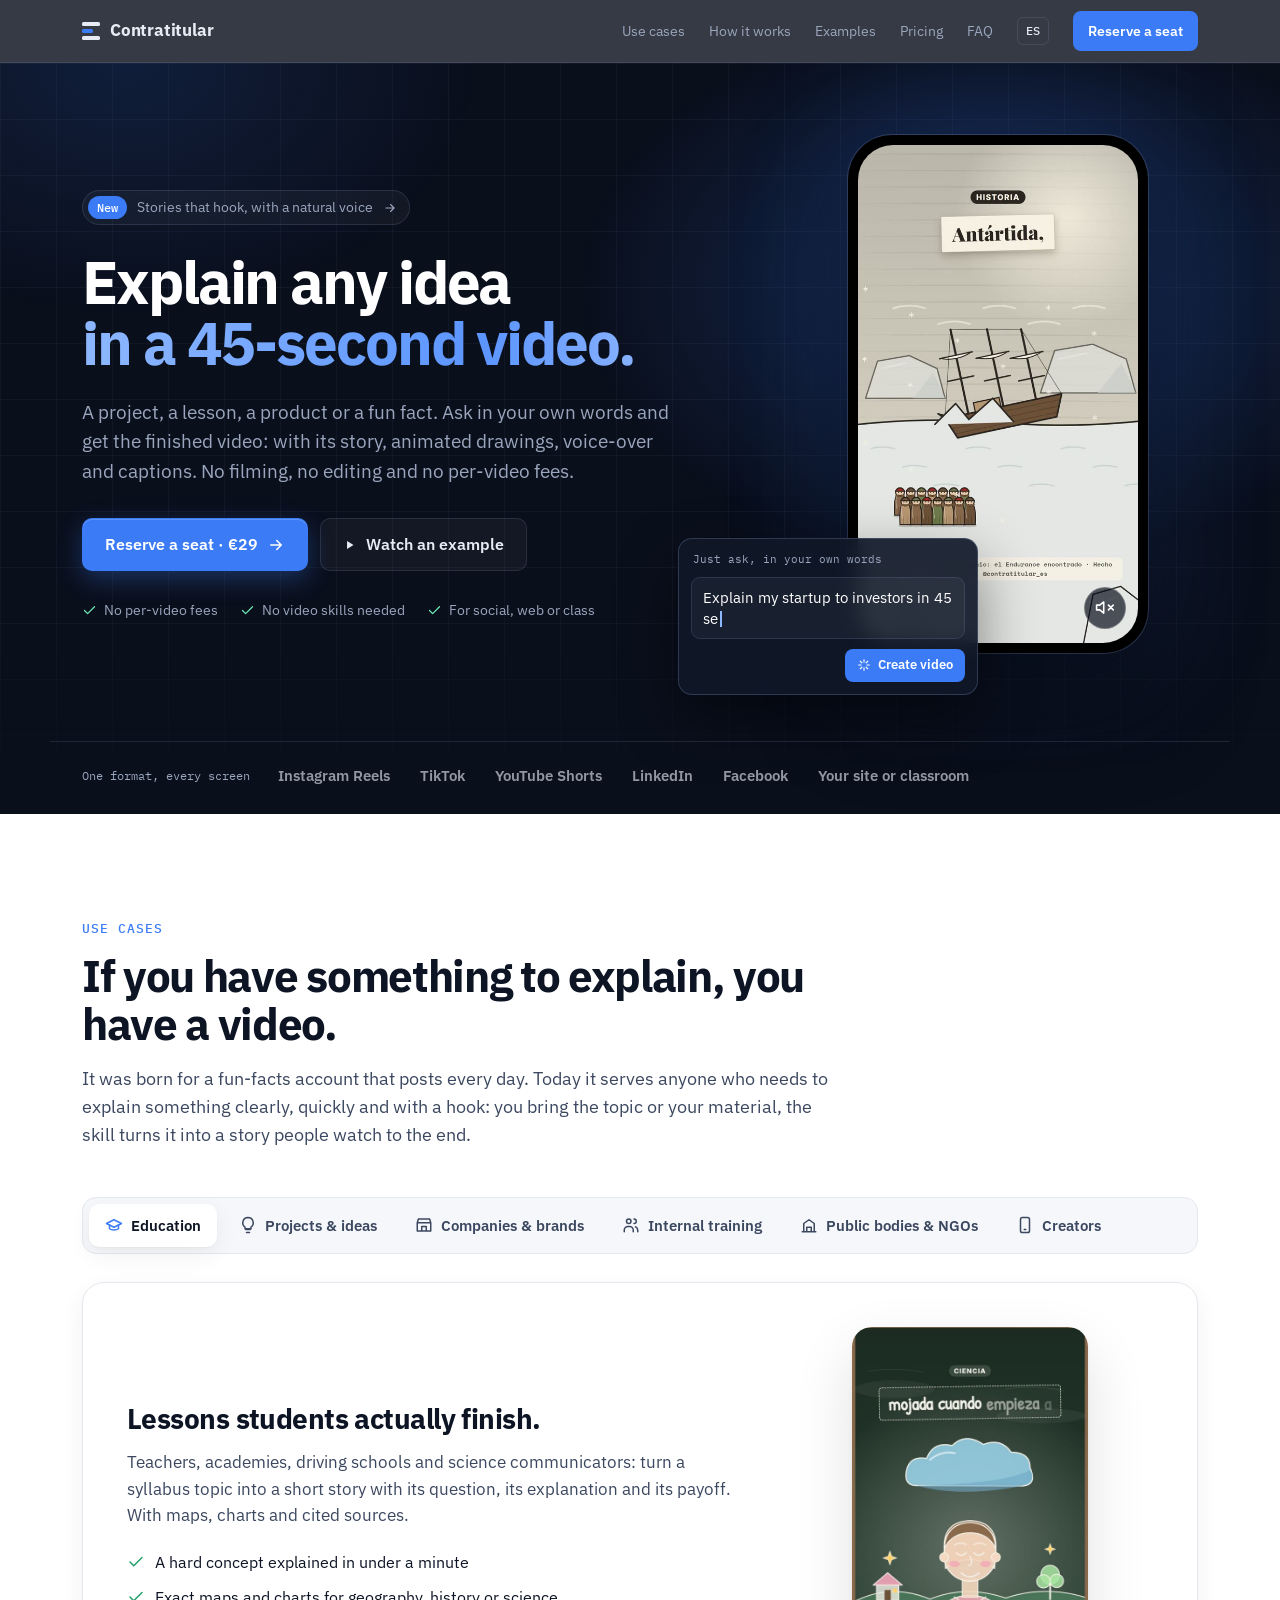
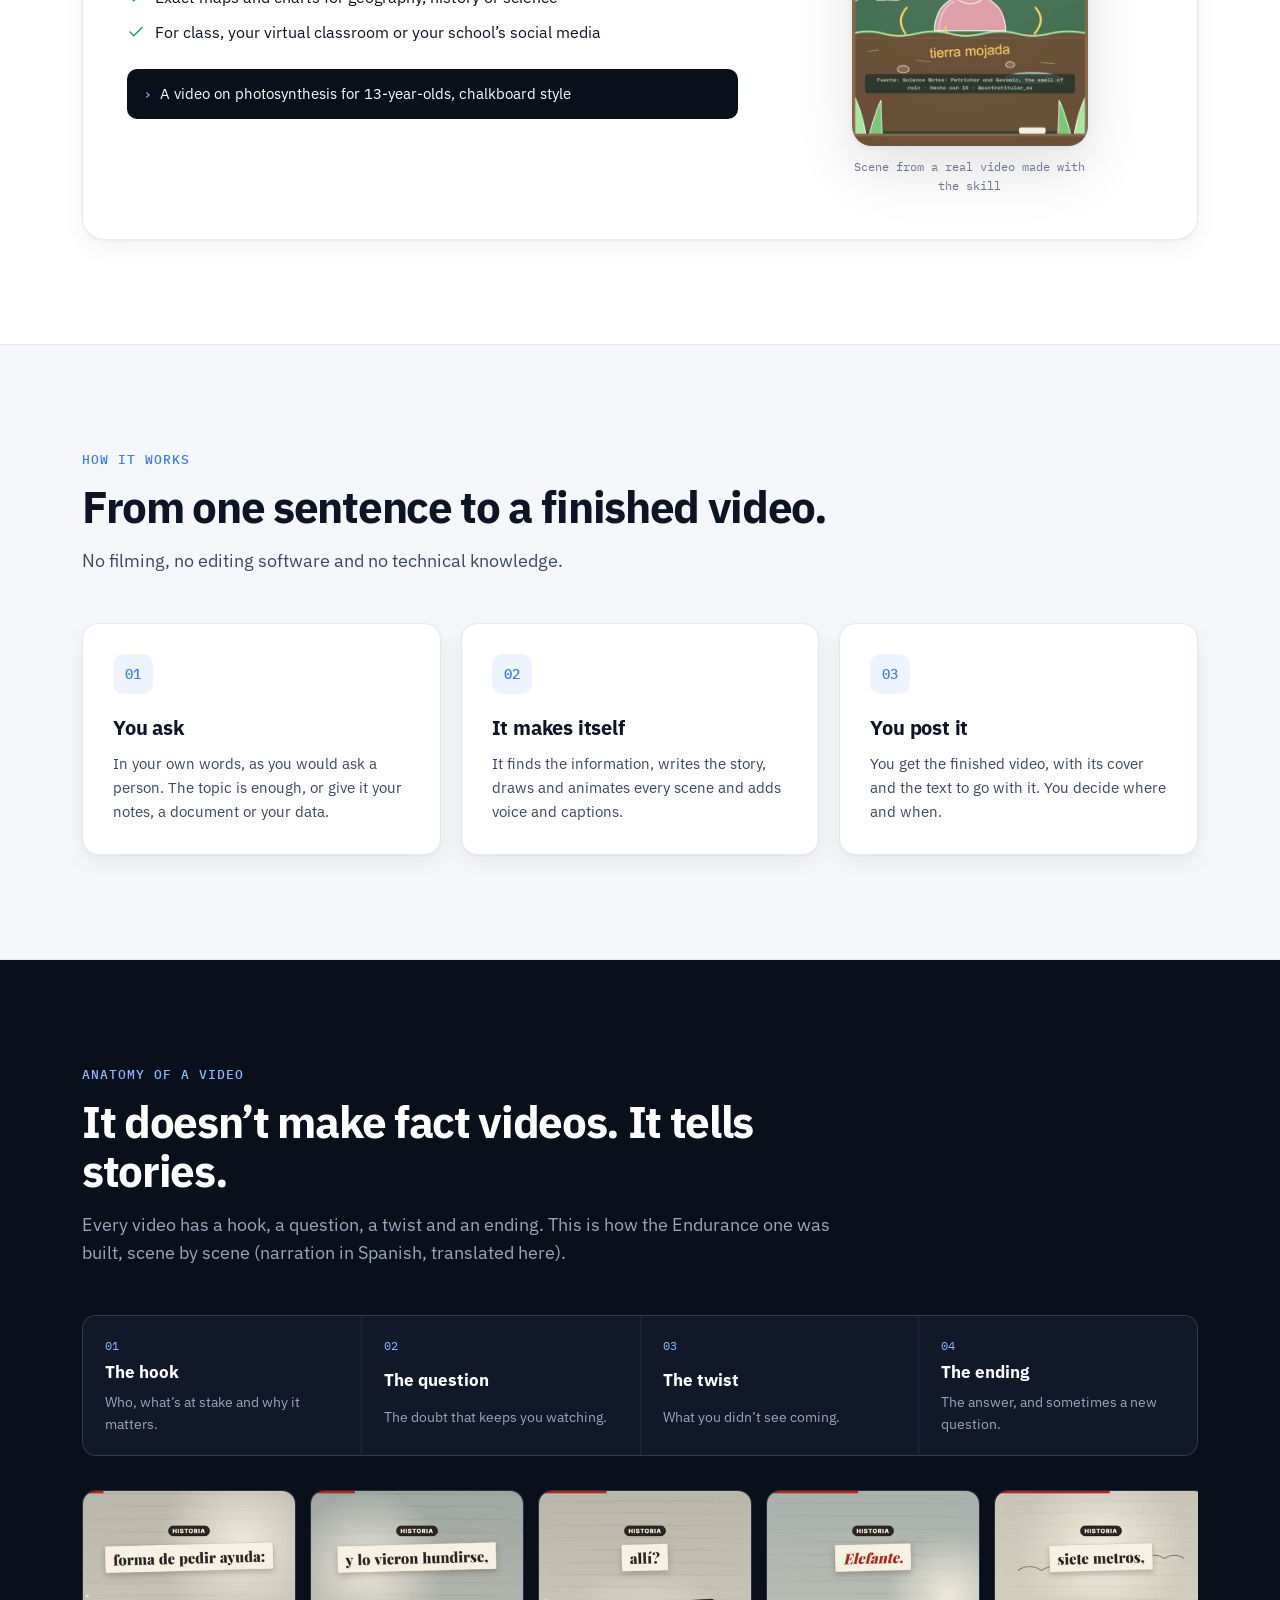
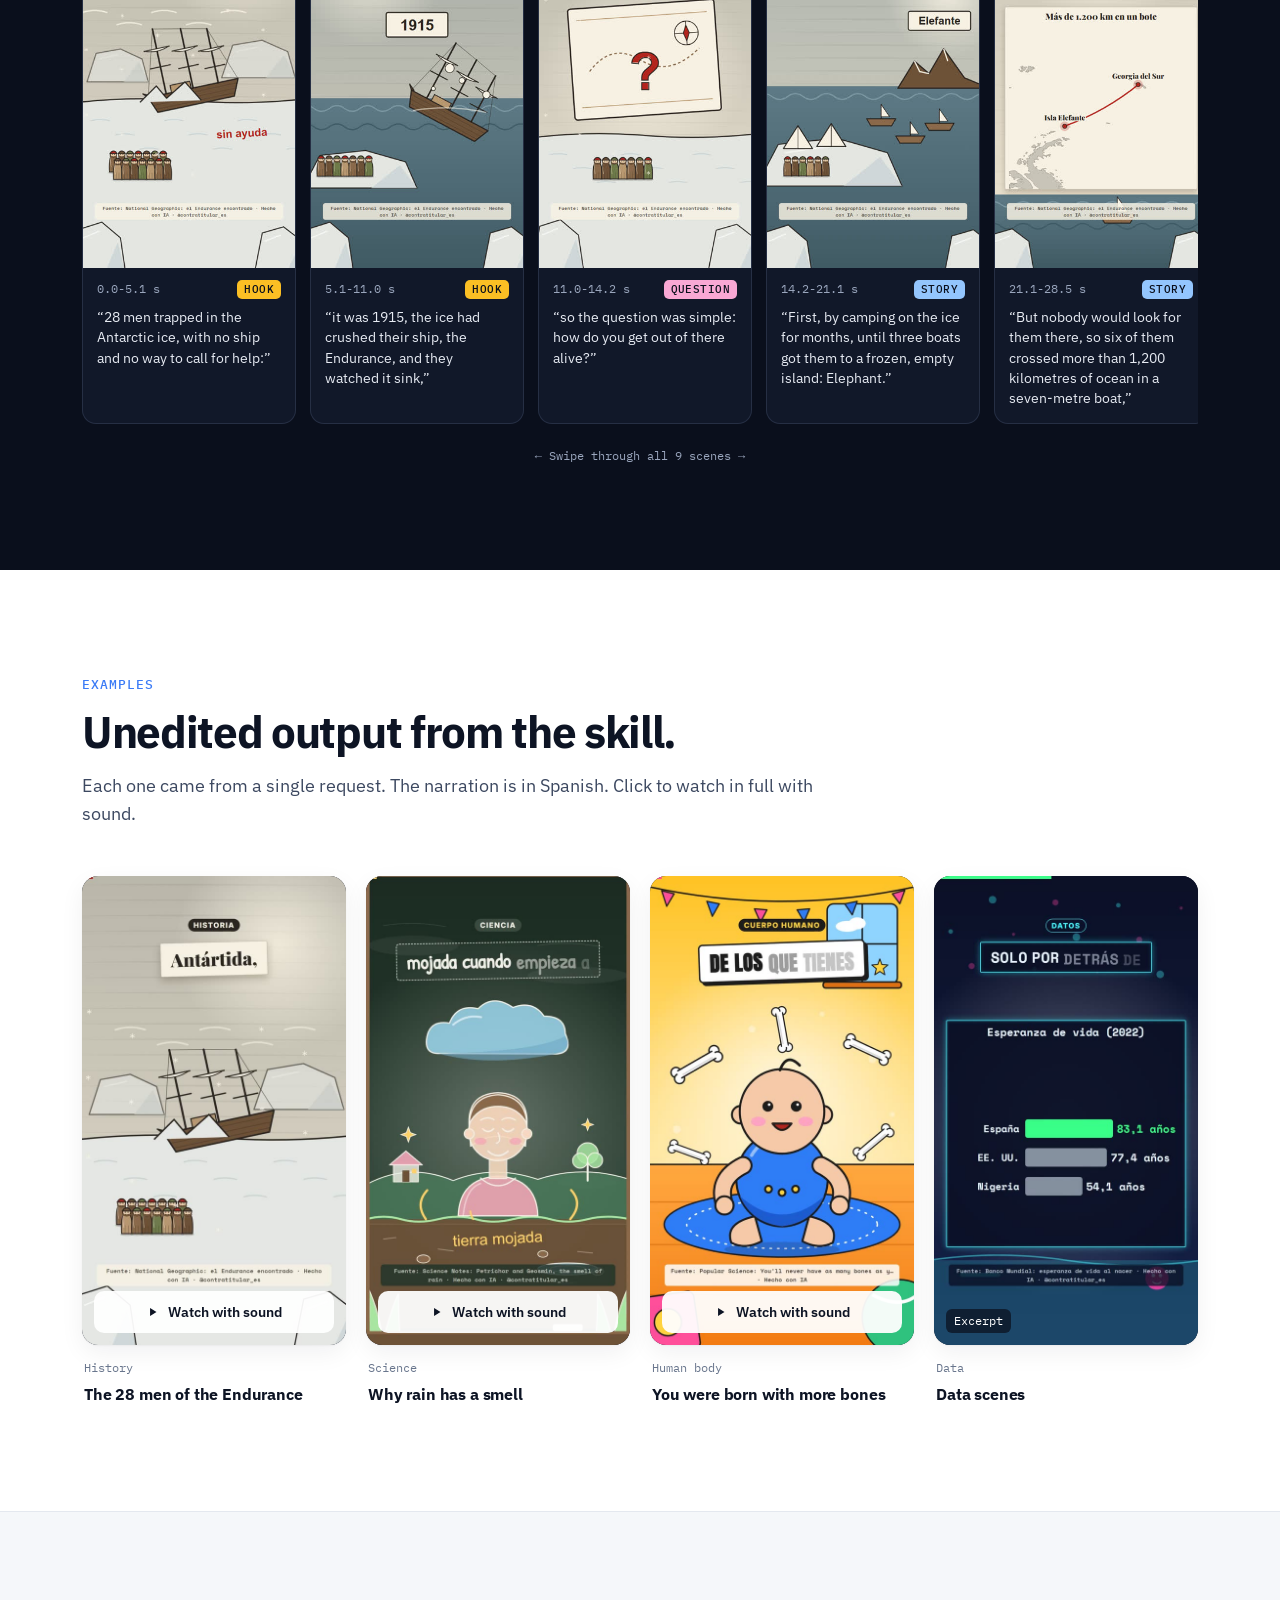
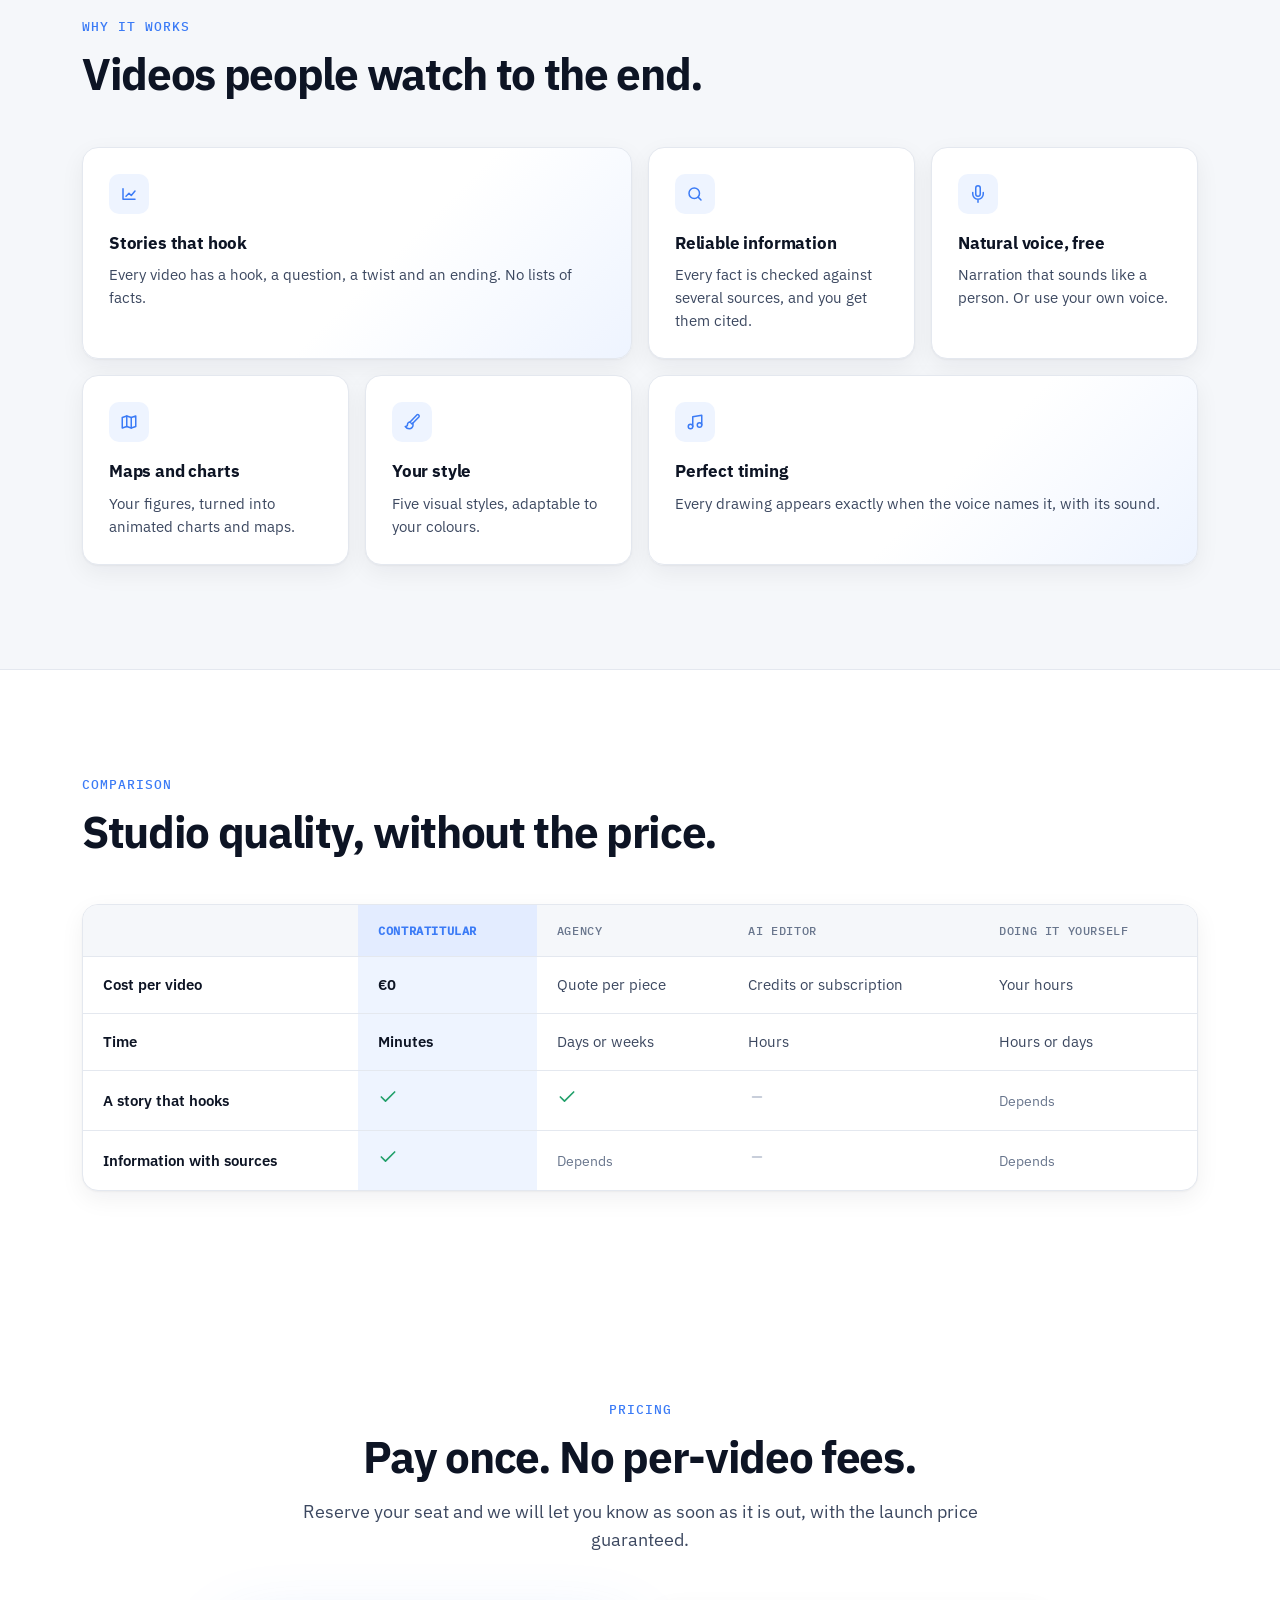
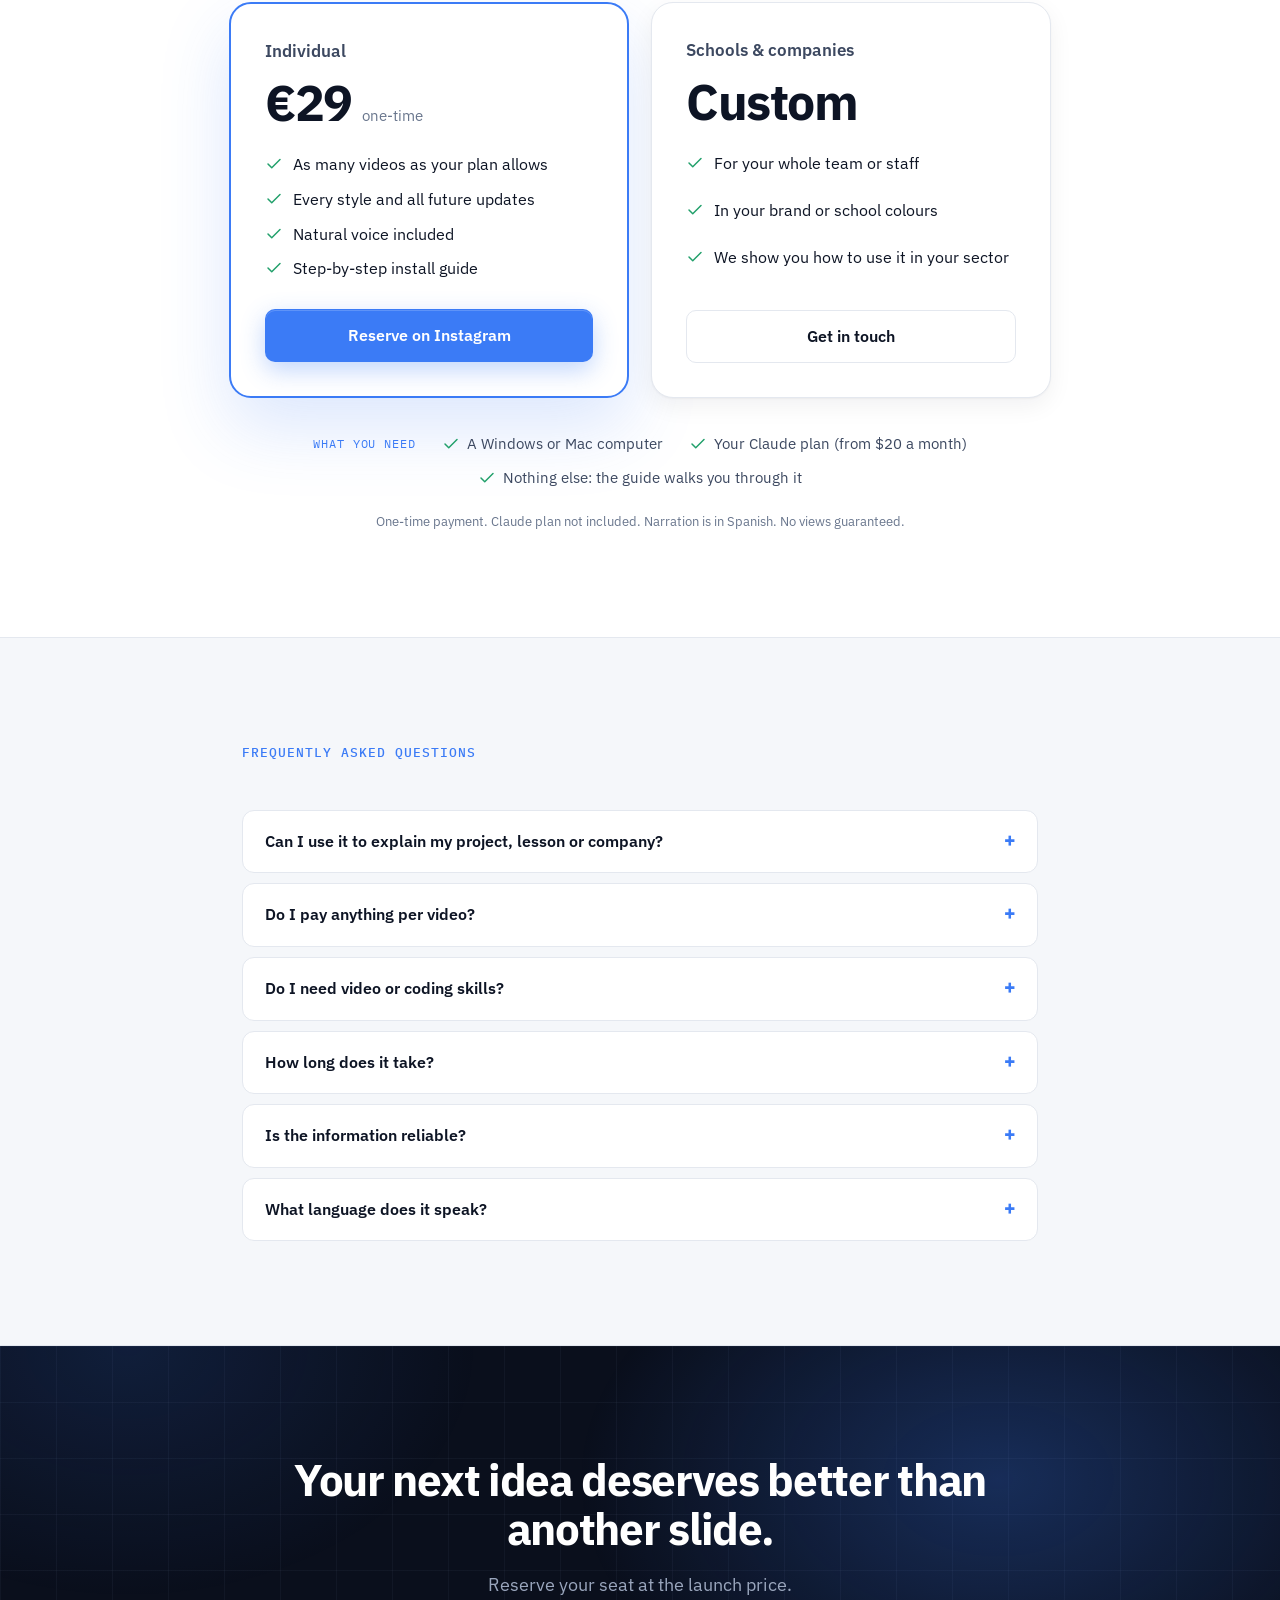
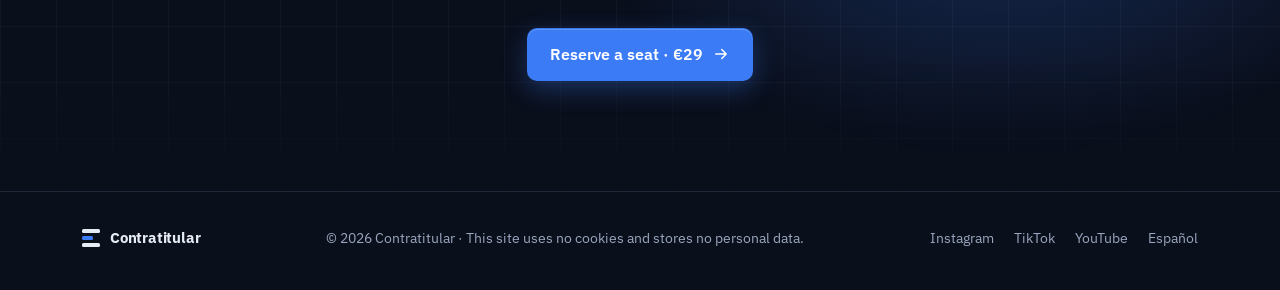
==== commit 1bb78b66: "Web más sencilla para comprar: fuera ficha técnica, gráfica y tecnicismos; textos cortos y bloque «Q" ====
--- a/en/index.html
+++ b/en/index.html
@@ -35,11 +35,11 @@
   <div class="portada-fondo" aria-hidden="true"></div>
   <div class="caja portada-in">
     <div class="portada-texto">
-      <a class="pastilla" href="#funciones"><b>New · v2.4</b><span>Stories with a twist, HD voice and maps with real data</span><svg class="ic" viewBox="0 0 24 24" aria-hidden="true"><path d="M5 12h14M13 6l6 6-6 6"/></svg></a>
+      <a class="pastilla" href="#funciones"><b>New</b><span>Stories that hook, with a natural voice</span><svg class="ic" viewBox="0 0 24 24" aria-hidden="true"><path d="M5 12h14M13 6l6 6-6 6"/></svg></a>
       <h1>Explain any idea <span class="resalte">in a 45-second video.</span></h1>
-      <p class="entrada">A project, a lesson, a product or a fun fact. Contratitular researches, builds the story, illustrates and animates every scene, adds the voice-over and hands you the finished vertical video. Inside Claude, on your computer, with no per-video cost.</p>
+      <p class="entrada">A project, a lesson, a product or a fun fact. Ask in your own words and get the finished video: with its story, animated drawings, voice-over and captions. No filming, no editing and no per-video fees.</p>
       <div class="acciones"><a class="btn btn-primario" href="#precio">Reserve a seat · €29 <svg class="ic" viewBox="0 0 24 24" aria-hidden="true"><path d="M5 12h14M13 6l6 6-6 6"/></svg></a><a class="btn btn-fantasma" href="#ejemplos"><svg class="ic" viewBox="0 0 24 24" aria-hidden="true"><path d="M7 5v14l11-7z" fill="currentColor" stroke="none"/></svg> Watch an example</a></div>
-      <ul class="confianza"><li><svg class="ic" viewBox="0 0 24 24" aria-hidden="true"><path d="M20 6 9 17l-5-5"/></svg>No per-video fees</li><li><svg class="ic" viewBox="0 0 24 24" aria-hidden="true"><path d="M20 6 9 17l-5-5"/></svg>Facts with sources</li><li><svg class="ic" viewBox="0 0 24 24" aria-hidden="true"><path d="M20 6 9 17l-5-5"/></svg>Ready for Reels, TikTok, Shorts and LinkedIn</li></ul>
+      <ul class="confianza"><li><svg class="ic" viewBox="0 0 24 24" aria-hidden="true"><path d="M20 6 9 17l-5-5"/></svg>No per-video fees</li><li><svg class="ic" viewBox="0 0 24 24" aria-hidden="true"><path d="M20 6 9 17l-5-5"/></svg>No video skills needed</li><li><svg class="ic" viewBox="0 0 24 24" aria-hidden="true"><path d="M20 6 9 17l-5-5"/></svg>For social, web or class</li></ul>
     </div>
     <div class="portada-visual">
       <figure class="movil">
@@ -47,7 +47,7 @@
         <button class="sonido" id="portada-sonido" type="button" aria-label="Turn sound on" data-on="Mute" data-off="Turn sound on"><svg viewBox="0 0 24 24" aria-hidden="true"><path d="M11 5 6 9H2v6h4l5 4V5z"/><path class="ondas" d="M23 9l-6 6M17 9l6 6"/></svg></button>
       </figure>
       <div class="peticion" aria-hidden="true">
-        <span class="peticion-etiqueta">Your request, in plain language</span>
+        <span class="peticion-etiqueta">Just ask, in your own words</span>
         <div class="peticion-caja"><span class="peticion-texto" id="peticion" data-frases="[&quot;Explain my startup to investors in 45 seconds, using these numbers&quot;,&quot;A video on photosynthesis for 13-year-olds&quot;,&quot;Tell why our olive oil is cold-pressed&quot;,&quot;Sum up this safety protocol in one minute&quot;,&quot;Explain the new waste collection to residents&quot;,&quot;Make me three history videos for this week&quot;]">Explain my startup to investors in 45 seconds, using these numbers</span><span class="cursor"></span></div>
         <span class="peticion-btn"><svg class="ic" viewBox="0 0 24 24" aria-hidden="true"><path d="M12 3v4M12 17v4M3 12h4M17 12h4M5.6 5.6l2.8 2.8M15.6 15.6l2.8 2.8M5.6 18.4l2.8-2.8M15.6 8.4l2.8-2.8"/></svg>Create video</span>
       </div>
@@ -67,7 +67,6 @@
         <h3>Lessons students actually finish.</h3><p>Teachers, academies, driving schools and science communicators: turn a syllabus topic into a short story with its question, its explanation and its payoff. With maps, charts and cited sources.</p>
         <ul class="lista-ok"><li><svg class="ic" viewBox="0 0 24 24" aria-hidden="true"><path d="M20 6 9 17l-5-5"/></svg>A hard concept explained in under a minute</li><li><svg class="ic" viewBox="0 0 24 24" aria-hidden="true"><path d="M20 6 9 17l-5-5"/></svg>Exact maps and charts for geography, history or science</li><li><svg class="ic" viewBox="0 0 24 24" aria-hidden="true"><path d="M20 6 9 17l-5-5"/></svg>For class, your virtual classroom or your school’s social media</li></ul>
         <div class="ejemplo-peticion"><span class="mono">›</span> A video on photosynthesis for 13-year-olds, chalkboard style</div>
-        <dl class="io"><div><dt>You bring</dt><dd>The topic or your notes</dd></div><div><dt>You get</dt><dd>Video, script and sources for students</dd></div></dl>
       </div>
       <figure class="panel-visual"><img src="/media/clips/petricor.jpg" alt="" loading="lazy" width="540" height="960"><figcaption>Scene from a real video made with the skill</figcaption></figure>
     </div>
@@ -76,7 +75,6 @@
         <h3>Your idea, understood the first time.</h3><p>Founders, startups, researchers, theses and grant or competition entries: the problem, your solution and why it matters now, told as a story instead of a list of slides.</p>
         <ul class="lista-ok"><li><svg class="ic" viewBox="0 0 24 24" aria-hidden="true"><path d="M20 6 9 17l-5-5"/></svg>A 45-second pitch for investors, juries or customers</li><li><svg class="ic" viewBox="0 0 24 24" aria-hidden="true"><path d="M20 6 9 17l-5-5"/></svg>Your figures turned into animated charts</li><li><svg class="ic" viewBox="0 0 24 24" aria-hidden="true"><path d="M20 6 9 17l-5-5"/></svg>A piece people share on WhatsApp, LinkedIn or email</li></ul>
         <div class="ejemplo-peticion"><span class="mono">›</span> Explain my recycling app to investors, using these numbers</div>
-        <dl class="io"><div><dt>You bring</dt><dd>Your summary, deck or figures</dd></div><div><dt>You get</dt><dd>Pitch video, script and storyboard</dd></div></dl>
       </div>
       <figure class="panel-visual"><img src="/media/clips/datos.jpg" alt="" loading="lazy" width="540" height="960"><figcaption>Scene from a real video made with the skill</figcaption></figure>
     </div>
@@ -85,7 +83,6 @@
         <h3>What makes you different, in one video.</h3><p>Show how your service works, the story behind your product or the fact that sets you apart, in your colours and style. No agency, no shoot, no per-piece fees.</p>
         <ul class="lista-ok"><li><svg class="ic" viewBox="0 0 24 24" aria-hidden="true"><path d="M20 6 9 17l-5-5"/></svg>Steady social content without depending on anyone</li><li><svg class="ic" viewBox="0 0 24 24" aria-hidden="true"><path d="M20 6 9 17l-5-5"/></svg>Style and colours that match your brand</li><li><svg class="ic" viewBox="0 0 24 24" aria-hidden="true"><path d="M20 6 9 17l-5-5"/></svg>Post copy included, ready to publish</li></ul>
         <div class="ejemplo-peticion"><span class="mono">›</span> Tell why our olive oil is cold-pressed</div>
-        <dl class="io"><div><dt>You bring</dt><dd>Your website, product sheet or notes</dd></div><div><dt>You get</dt><dd>Video, cover and post copy</dd></div></dl>
       </div>
       <figure class="panel-visual"><img src="/media/clips/huesos.jpg" alt="" loading="lazy" width="540" height="960"><figcaption>Scene from a real video made with the skill</figcaption></figure>
     </div>
@@ -94,7 +91,6 @@
         <h3>Procedures people understand and remember.</h3><p>Onboarding, safety, quality or quarterly results: short video pills your staff actually watch, instead of a PDF nobody opens.</p>
         <ul class="lista-ok"><li><svg class="ic" viewBox="0 0 24 24" aria-hidden="true"><path d="M20 6 9 17l-5-5"/></svg>A long procedure summed up in a minute</li><li><svg class="ic" viewBox="0 0 24 24" aria-hidden="true"><path d="M20 6 9 17l-5-5"/></svg>Steps and figures on screen, synced to the voice</li><li><svg class="ic" viewBox="0 0 24 24" aria-hidden="true"><path d="M20 6 9 17l-5-5"/></svg>Easy to redo when the procedure changes</li></ul>
         <div class="ejemplo-peticion"><span class="mono">›</span> Sum up this safety protocol in a one-minute video</div>
-        <dl class="io"><div><dt>You bring</dt><dd>The procedure or internal document</dd></div><div><dt>You get</dt><dd>Video and a storyboard to review</dd></div></dl>
       </div>
       <figure class="panel-visual"><img src="/media/endurance-5.jpg" alt="" loading="lazy" width="540" height="960"><figcaption>Scene from a real video made with the skill</figcaption></figure>
     </div>
@@ -103,7 +99,6 @@
         <h3>Clear public communication, with official data.</h3><p>Councils, associations and foundations: explain a service, a rule, a grant or a campaign to the public, with no jargon and the sources in plain sight.</p>
         <ul class="lista-ok"><li><svg class="ic" viewBox="0 0 24 24" aria-hidden="true"><path d="M20 6 9 17l-5-5"/></svg>Public information explained for every audience</li><li><svg class="ic" viewBox="0 0 24 24" aria-hidden="true"><path d="M20 6 9 17l-5-5"/></svg>Official data in maps and charts</li><li><svg class="ic" viewBox="0 0 24 24" aria-hidden="true"><path d="M20 6 9 17l-5-5"/></svg>Sources cited in the video and in the copy</li></ul>
         <div class="ejemplo-peticion"><span class="mono">›</span> Explain the new waste collection to residents</div>
-        <dl class="io"><div><dt>You bring</dt><dd>The press release or the rule</dd></div><div><dt>You get</dt><dd>Video, social copy and sources</dd></div></dl>
       </div>
       <figure class="panel-visual"><img src="/media/endurance-7.jpg" alt="" loading="lazy" width="540" height="960"><figcaption>Scene from a real video made with the skill</figcaption></figure>
     </div>
@@ -112,7 +107,6 @@
         <h3>Post every day without burning out.</h3><p>Fun facts, history, science or on-this-day stories for Instagram, TikTok, YouTube and Facebook. The skill suggests topics, fact-checks them and leaves the video and copy ready.</p>
         <ul class="lista-ok"><li><svg class="ic" viewBox="0 0 24 24" aria-hidden="true"><path d="M20 6 9 17l-5-5"/></svg>Topic ideas when you have none</li><li><svg class="ic" viewBox="0 0 24 24" aria-hidden="true"><path d="M20 6 9 17l-5-5"/></svg>Five visual styles to keep it fresh</li><li><svg class="ic" viewBox="0 0 24 24" aria-hidden="true"><path d="M20 6 9 17l-5-5"/></svg>Learns from what works on your account</li></ul>
         <div class="ejemplo-peticion"><span class="mono">›</span> Make me three history videos for this week</div>
-        <dl class="io"><div><dt>You bring</dt><dd>Nothing, or a topic you like</dd></div><div><dt>You get</dt><dd>Videos, covers and copy with sources</dd></div></dl>
       </div>
       <figure class="panel-visual"><img src="/media/clips/endurance.jpg" alt="" loading="lazy" width="540" height="960"><figcaption>Scene from a real video made with the skill</figcaption></figure>
     </div>
@@ -121,17 +115,17 @@
 
 <section id="como" class="seccion gris">
   <div class="caja">
-    <header class="cabecera"><p class="ceja">How it works</p><h2>From one sentence to a finished video.</h2><p class="sub">Claude follows the skill’s process and a local rendering engine handles everything that must not be improvised: timing, figures, maps and sound.</p></header>
-    <ol class="pasos"><li class="paso aparece"><span class="paso-n">01</span><h3>You ask</h3><p>In plain language. With a topic, or with your own material: a text, your notes, a document or your data.</p><div class="paso-codigo"><code>&quot;Explain my project in 45 s&quot;</code><code>notes.pdf · data.xlsx</code></div></li><li class="paso aparece"><span class="paso-n">02</span><h3>Claude produces it</h3><p>It researches and cross-checks, builds the story, writes the script, draws every scene, adds voice, captions, music and sound, and checks every frame.</p><div class="paso-codigo"><code>Research · story · script</code><code>Scenes · voice · sound · render</code></div></li><li class="paso aparece"><span class="paso-n">03</span><h3>You get it</h3><p>Everything in one folder, ready to review and post wherever you like. Nothing is published without you.</p><div class="paso-codigo"><code>video.mp4 · portada.png</code><code>texto.txt (with sources) · storyboard.md</code></div></li></ol>
+    <header class="cabecera"><p class="ceja">How it works</p><h2>From one sentence to a finished video.</h2><p class="sub">No filming, no editing software and no technical knowledge.</p></header>
+    <ol class="pasos"><li class="paso aparece"><span class="paso-n">01</span><h3>You ask</h3><p>In your own words, as you would ask a person. The topic is enough, or give it your notes, a document or your data.</p></li><li class="paso aparece"><span class="paso-n">02</span><h3>It makes itself</h3><p>It finds the information, writes the story, draws and animates every scene and adds voice and captions.</p></li><li class="paso aparece"><span class="paso-n">03</span><h3>You post it</h3><p>You get the finished video, with its cover and the text to go with it. You decide where and when.</p></li></ol>
   </div>
 </section>
 
 <section id="historia" class="seccion oscura">
   <div class="caja">
-    <header class="cabecera"><p class="ceja">Anatomy of a video</p><h2>It doesn’t make fact videos. It tells stories.</h2><p class="sub">Every script is built in four phases. This is the real storyboard the skill produced for the Endurance video: 9 scenes, 53.8 seconds (narration in Spanish, translated here).</p></header>
-    <ol class="fases"><li><span class="mono">01</span><strong>Stakes</strong><span>Who, what’s at stake and why it matters now.</span></li><li><span class="mono">02</span><strong>Big question</strong><span>The doubt that keeps the viewer watching.</span></li><li><span class="mono">03</span><strong>Twist</strong><span>You believe A; a fact appears; you discover B.</span></li><li><span class="mono">04</span><strong>Re-hook</strong><span>As one question closes, another opens.</span></li></ol>
+    <header class="cabecera"><p class="ceja">Anatomy of a video</p><h2>It doesn’t make fact videos. It tells stories.</h2><p class="sub">Every video has a hook, a question, a twist and an ending. This is how the Endurance one was built, scene by scene (narration in Spanish, translated here).</p></header>
+    <ol class="fases"><li><span class="mono">01</span><strong>The hook</strong><span>Who, what’s at stake and why it matters.</span></li><li><span class="mono">02</span><strong>The question</strong><span>The doubt that keeps you watching.</span></li><li><span class="mono">03</span><strong>The twist</strong><span>What you didn’t see coming.</span></li><li><span class="mono">04</span><strong>The ending</strong><span>The answer, and sometimes a new question.</span></li></ol>
     <div class="cinta" tabindex="0" aria-label="Storyboard">
-      <figure class="escena"><img src="/media/endurance-1.jpg" alt="" loading="lazy" width="360" height="640"><figcaption><span class="tc"><span>0.0-5.1 s</span><b class="f-apuestas">stakes</b></span><q>28 men trapped in the Antarctic ice, with no ship and no way to call for help:</q></figcaption></figure><figure class="escena"><img src="/media/endurance-2.jpg" alt="" loading="lazy" width="360" height="640"><figcaption><span class="tc"><span>5.1-11.0 s</span><b class="f-apuestas">stakes</b></span><q>it was 1915, the ice had crushed their ship, the Endurance, and they watched it sink,</q></figcaption></figure><figure class="escena"><img src="/media/endurance-3.jpg" alt="" loading="lazy" width="360" height="640"><figcaption><span class="tc"><span>11.0-14.2 s</span><b class="f-pregunta">question</b></span><q>so the question was simple: how do you get out of there alive?</q></figcaption></figure><figure class="escena"><img src="/media/endurance-4.jpg" alt="" loading="lazy" width="360" height="640"><figcaption><span class="tc"><span>14.2-21.1 s</span><b class="f-desarrollo">build-up</b></span><q>First, by camping on the ice for months, until three boats got them to a frozen, empty island: Elephant.</q></figcaption></figure><figure class="escena"><img src="/media/endurance-5.jpg" alt="" loading="lazy" width="360" height="640"><figcaption><span class="tc"><span>21.1-28.5 s</span><b class="f-desarrollo">build-up</b></span><q>But nobody would look for them there, so six of them crossed more than 1,200 kilometres of ocean in a seven-metre boat,</q></figcaption></figure><figure class="escena"><img src="/media/endurance-6.jpg" alt="" loading="lazy" width="360" height="640"><figcaption><span class="tc"><span>28.5-34.3 s</span><b class="f-desarrollo">build-up</b></span><q>and reached South Georgia… on the wrong side, and still had to cross its frozen mountains on foot.</q></figcaption></figure><figure class="escena"><img src="/media/endurance-7.jpg" alt="" loading="lazy" width="360" height="640"><figcaption><span class="tc"><span>34.3-40.8 s</span><b class="f-giro">twist</b></span><q>And when they finally went back for the ones waiting on the island, nobody was missing: all 28 survived.</q></figcaption></figure><figure class="escena"><img src="/media/endurance-8.jpg" alt="" loading="lazy" width="360" height="640"><figcaption><span class="tc"><span>40.8-45.4 s</span><b class="f-reenganche">re-hook</b></span><q>But the ship stayed at the bottom of the sea, and for over a century nobody knew where it was,</q></figcaption></figure><figure class="escena"><img src="/media/endurance-9.jpg" alt="" loading="lazy" width="360" height="640"><figcaption><span class="tc"><span>45.4-53.8 s</span><b class="f-resolucion">payoff</b></span><q>until in 2022 it was found 3,008 metres down, so intact you can still read its name.</q></figcaption></figure>
+      <figure class="escena"><img src="/media/endurance-1.jpg" alt="" loading="lazy" width="360" height="640"><figcaption><span class="tc"><span>0.0-5.1 s</span><b class="f-apuestas">hook</b></span><q>28 men trapped in the Antarctic ice, with no ship and no way to call for help:</q></figcaption></figure><figure class="escena"><img src="/media/endurance-2.jpg" alt="" loading="lazy" width="360" height="640"><figcaption><span class="tc"><span>5.1-11.0 s</span><b class="f-apuestas">hook</b></span><q>it was 1915, the ice had crushed their ship, the Endurance, and they watched it sink,</q></figcaption></figure><figure class="escena"><img src="/media/endurance-3.jpg" alt="" loading="lazy" width="360" height="640"><figcaption><span class="tc"><span>11.0-14.2 s</span><b class="f-pregunta">question</b></span><q>so the question was simple: how do you get out of there alive?</q></figcaption></figure><figure class="escena"><img src="/media/endurance-4.jpg" alt="" loading="lazy" width="360" height="640"><figcaption><span class="tc"><span>14.2-21.1 s</span><b class="f-desarrollo">story</b></span><q>First, by camping on the ice for months, until three boats got them to a frozen, empty island: Elephant.</q></figcaption></figure><figure class="escena"><img src="/media/endurance-5.jpg" alt="" loading="lazy" width="360" height="640"><figcaption><span class="tc"><span>21.1-28.5 s</span><b class="f-desarrollo">story</b></span><q>But nobody would look for them there, so six of them crossed more than 1,200 kilometres of ocean in a seven-metre boat,</q></figcaption></figure><figure class="escena"><img src="/media/endurance-6.jpg" alt="" loading="lazy" width="360" height="640"><figcaption><span class="tc"><span>28.5-34.3 s</span><b class="f-desarrollo">story</b></span><q>and reached South Georgia… on the wrong side, and still had to cross its frozen mountains on foot.</q></figcaption></figure><figure class="escena"><img src="/media/endurance-7.jpg" alt="" loading="lazy" width="360" height="640"><figcaption><span class="tc"><span>34.3-40.8 s</span><b class="f-giro">twist</b></span><q>And when they finally went back for the ones waiting on the island, nobody was missing: all 28 survived.</q></figcaption></figure><figure class="escena"><img src="/media/endurance-8.jpg" alt="" loading="lazy" width="360" height="640"><figcaption><span class="tc"><span>40.8-45.4 s</span><b class="f-reenganche">new question</b></span><q>But the ship stayed at the bottom of the sea, and for over a century nobody knew where it was,</q></figcaption></figure><figure class="escena"><img src="/media/endurance-9.jpg" alt="" loading="lazy" width="360" height="640"><figcaption><span class="tc"><span>45.4-53.8 s</span><b class="f-resolucion">ending</b></span><q>until in 2022 it was found 3,008 metres down, so intact you can still read its name.</q></figcaption></figure>
     </div>
     <p class="cinta-pie mono">← Swipe through all 9 scenes →</p>
   </div>
@@ -142,67 +136,54 @@
     <header class="cabecera"><p class="ceja">Examples</p><h2>Unedited output from the skill.</h2><p class="sub">Each one came from a single request. The narration is in Spanish. Click to watch in full with sound.</p></header>
     <div class="clips"><figure class="clip aparece" data-completo="/media/clips/endurance.mp4">
       <div class="clip-video"><video src="/media/clips/endurance-bucle.mp4" poster="/media/clips/endurance.jpg" muted loop playsinline preload="none"></video><button class="clip-play" type="button"><svg class="ic" viewBox="0 0 24 24" aria-hidden="true"><path d="M7 5v14l11-7z" fill="currentColor" stroke="none"/></svg><span>Watch with sound</span></button></div>
-      <figcaption><span class="mono">History · paper · 0:54</span><strong>The 28 men of the Endurance</strong><span class="rasgos"><em>route map</em><em>counter</em><em>twist</em></span></figcaption></figure><figure class="clip aparece" data-completo="/media/clips/petricor.mp4">
+      <figcaption><span class="mono">History</span><strong>The 28 men of the Endurance</strong></figcaption></figure><figure class="clip aparece" data-completo="/media/clips/petricor.mp4">
       <div class="clip-video"><video src="/media/clips/petricor-bucle.mp4" poster="/media/clips/petricor.jpg" muted loop playsinline preload="none"></video><button class="clip-play" type="button"><svg class="ic" viewBox="0 0 24 24" aria-hidden="true"><path d="M7 5v14l11-7z" fill="currentColor" stroke="none"/></svg><span>Watch with sound</span></button></div>
-      <figcaption><span class="mono">Science · chalkboard · 0:40</span><strong>Why rain has a smell</strong><span class="rasgos"><em>continuous narration</em><em>synced sound</em></span></figcaption></figure><figure class="clip aparece" data-completo="/media/clips/huesos.mp4">
+      <figcaption><span class="mono">Science</span><strong>Why rain has a smell</strong></figcaption></figure><figure class="clip aparece" data-completo="/media/clips/huesos.mp4">
       <div class="clip-video"><video src="/media/clips/huesos-bucle.mp4" poster="/media/clips/huesos.jpg" muted loop playsinline preload="none"></video><button class="clip-play" type="button"><svg class="ic" viewBox="0 0 24 24" aria-hidden="true"><path d="M7 5v14l11-7z" fill="currentColor" stroke="none"/></svg><span>Watch with sound</span></button></div>
-      <figcaption><span class="mono">Human body · pop · 0:31</span><strong>You were born with more bones</strong><span class="rasgos"><em>clean install</em><em>single request</em></span></figcaption></figure><figure class="clip aparece">
+      <figcaption><span class="mono">Human body</span><strong>You were born with more bones</strong></figcaption></figure><figure class="clip aparece">
       <div class="clip-video"><video src="/media/clips/datos-bucle.mp4" poster="/media/clips/datos.jpg" muted loop playsinline preload="none"></video><span class="clip-marca">Excerpt</span></div>
-      <figcaption><span class="mono">Data · neon · excerpt</span><strong>Data scenes</strong><span class="rasgos"><em>World Bank</em><em>lines, bars, maps</em></span></figcaption></figure></div>
+      <figcaption><span class="mono">Data</span><strong>Data scenes</strong></figcaption></figure></div>
   </div>
 </section>
 
 <section id="funciones" class="seccion gris">
   <div class="caja">
-    <header class="cabecera"><p class="ceja">What’s inside</p><h2>Everything a video needs to work.</h2></header>
-    <div class="bento"><article class="celda aparece ancho"><span class="celda-ico"><svg class="ic" viewBox="0 0 24 24" aria-hidden="true"><path d="M4 19V5M4 19h16M8 15l4-4 3 3 5-6"/></svg></span><h3>Stories with a method</h3><p>Stakes, big question, twist and re-hook. If the script fails a ten-criterion self-review, it gets rewritten.</p></article><article class="celda aparece"><span class="celda-ico"><svg class="ic" viewBox="0 0 24 24" aria-hidden="true"><circle cx="11" cy="11" r="7"/><path d="m20 20-3.5-3.5"/></svg></span><h3>Facts with sources</h3><p>Every figure, date and name is cross-checked against at least two sources. Anything doubtful is flagged or dropped.</p></article><article class="celda aparece"><span class="celda-ico"><svg class="ic" viewBox="0 0 24 24" aria-hidden="true"><path d="M12 1a3 3 0 0 0-3 3v8a3 3 0 0 0 6 0V4a3 3 0 0 0-3-3z"/><path d="M19 10v2a7 7 0 0 1-14 0v-2M12 19v4"/></svg></span><h3>Natural HD voice</h3><p>Continuous narration with an HD neural voice. Free on Azure’s free tier, or with your own voice.</p></article><article class="celda aparece"><span class="celda-ico"><svg class="ic" viewBox="0 0 24 24" aria-hidden="true"><path d="M9 18V5l12-2v13"/><circle cx="6" cy="18" r="3"/><circle cx="18" cy="16" r="3"/></svg></span><h3>Everything in sync</h3><p>Every element appears and sounds exactly when the voice names it. Word-by-word captions.</p></article><article class="celda aparece ancho"><span class="celda-ico"><svg class="ic" viewBox="0 0 24 24" aria-hidden="true"><path d="M9 4 3 6v14l6-2 6 2 6-2V4l-6 2z"/><path d="M9 4v14M15 6v14"/></svg></span><h3>Exact maps and charts</h3><p>Bars, lines, counters and maps of the world, Europe or Spain, with World Bank and Our World in Data figures.</p></article><article class="celda aparece"><span class="celda-ico"><svg class="ic" viewBox="0 0 24 24" aria-hidden="true"><path d="M18.4 2.6a2 2 0 0 1 2.8 2.8L12 14.6 9.4 12z"/><path d="M9.4 12c-2 0-3.4 1.4-3.4 3.4 0 1.6-1 2.6-3 2.6 1.4 2 3.4 3 5.4 3a5 5 0 0 0 5-5c0-.8-.2-1.6-.6-2.4"/></svg></span><h3>Five styles, your brand</h3><p>Paper, neon, pop, chalkboard and clean, adaptable to your colours.</p></article><article class="celda aparece ancho"><span class="celda-ico"><svg class="ic" viewBox="0 0 24 24" aria-hidden="true"><rect x="3" y="3" width="7" height="7" rx="1.5"/><rect x="14" y="3" width="7" height="7" rx="1.5"/><rect x="3" y="14" width="7" height="7" rx="1.5"/><rect x="14" y="14" width="7" height="7" rx="1.5"/></svg></span><h3>Storyboard included</h3><p>Scene by scene: timing, narration, purpose, visual, camera, sound and text.</p></article><article class="celda aparece ancho"><span class="celda-ico"><svg class="ic" viewBox="0 0 24 24" aria-hidden="true"><path d="M3 3v18h18"/><path d="M7 14l4-4 4 4 5-6"/></svg></span><h3>Learns from your metrics</h3><p>Reads screenshots of your stats and writes your own style guide for the next videos.</p></article></div>
-  </div>
-</section>
-
-<section class="seccion oscura">
-  <div class="caja dos">
-    <div><p class="ceja">Measured, not assumed</p><h2>Every release incorporates what the data says.</h2><p class="sub">We publish daily with the skill itself and track the retention of every video on every network. What we learn ships in the next release as rules for scripts, sound and style.</p><p class="nota-dato">−31 points in the first second: the algorithm was showing it, but the hook took too long. Since v2.3 the opening line puts the key fact in its first few words.</p></div>
-    <figure class="panel-grafica"><svg class="grafica" viewBox="0 0 520 240" role="img" aria-label="Second-by-second retention · TikTok · first published video (November 2026)"><g class="rejilla"><line x1="44" x2="504" y1="206" y2="206"/><text x="36" y="210" text-anchor="end">0%</text><line x1="44" x2="504" y1="158.5" y2="158.5"/><text x="36" y="162.5" text-anchor="end">25%</text><line x1="44" x2="504" y1="111" y2="111"/><text x="36" y="115" text-anchor="end">50%</text><line x1="44" x2="504" y1="63.5" y2="63.5"/><text x="36" y="67.5" text-anchor="end">75%</text><line x1="44" x2="504" y1="16" y2="16"/><text x="36" y="20" text-anchor="end">100%</text></g><g class="eje"><text x="44" y="230" text-anchor="middle">0 s</text><text x="136" y="230" text-anchor="middle">2 s</text><text x="228" y="230" text-anchor="middle">4 s</text><text x="320" y="230" text-anchor="middle">6 s</text><text x="412" y="230" text-anchor="middle">8 s</text><text x="504" y="230" text-anchor="middle">10 s</text></g><path d="M44.0 16.0 L90.0 74.9 L136.0 101.5 L182.0 122.4 L228.0 137.6 L274.0 160.4 L320.0 173.7 L366.0 181.3 L412.0 187.0 L458.0 188.9 L504.0 190.8 L504 206 L44 206 Z" class="area"/><path d="M44.0 16.0 L90.0 74.9 L136.0 101.5 L182.0 122.4 L228.0 137.6 L274.0 160.4 L320.0 173.7 L366.0 181.3 L412.0 187.0 L458.0 188.9 L504.0 190.8" class="linea"/><circle cx="90" cy="74.9" r="5" class="punto"/><text x="102" y="66.9" class="anota">−31</text></svg><figcaption>Second-by-second retention · TikTok · first published video (November 2026)</figcaption></figure>
+    <header class="cabecera"><p class="ceja">Why it works</p><h2>Videos people watch to the end.</h2></header>
+    <div class="bento"><article class="celda aparece ancho"><span class="celda-ico"><svg class="ic" viewBox="0 0 24 24" aria-hidden="true"><path d="M4 19V5M4 19h16M8 15l4-4 3 3 5-6"/></svg></span><h3>Stories that hook</h3><p>Every video has a hook, a question, a twist and an ending. No lists of facts.</p></article><article class="celda aparece"><span class="celda-ico"><svg class="ic" viewBox="0 0 24 24" aria-hidden="true"><circle cx="11" cy="11" r="7"/><path d="m20 20-3.5-3.5"/></svg></span><h3>Reliable information</h3><p>Every fact is checked against several sources, and you get them cited.</p></article><article class="celda aparece"><span class="celda-ico"><svg class="ic" viewBox="0 0 24 24" aria-hidden="true"><path d="M12 1a3 3 0 0 0-3 3v8a3 3 0 0 0 6 0V4a3 3 0 0 0-3-3z"/><path d="M19 10v2a7 7 0 0 1-14 0v-2M12 19v4"/></svg></span><h3>Natural voice, free</h3><p>Narration that sounds like a person. Or use your own voice.</p></article><article class="celda aparece"><span class="celda-ico"><svg class="ic" viewBox="0 0 24 24" aria-hidden="true"><path d="M9 4 3 6v14l6-2 6 2 6-2V4l-6 2z"/><path d="M9 4v14M15 6v14"/></svg></span><h3>Maps and charts</h3><p>Your figures, turned into animated charts and maps.</p></article><article class="celda aparece"><span class="celda-ico"><svg class="ic" viewBox="0 0 24 24" aria-hidden="true"><path d="M18.4 2.6a2 2 0 0 1 2.8 2.8L12 14.6 9.4 12z"/><path d="M9.4 12c-2 0-3.4 1.4-3.4 3.4 0 1.6-1 2.6-3 2.6 1.4 2 3.4 3 5.4 3a5 5 0 0 0 5-5c0-.8-.2-1.6-.6-2.4"/></svg></span><h3>Your style</h3><p>Five visual styles, adaptable to your colours.</p></article><article class="celda aparece ancho"><span class="celda-ico"><svg class="ic" viewBox="0 0 24 24" aria-hidden="true"><path d="M9 18V5l12-2v13"/><circle cx="6" cy="18" r="3"/><circle cx="18" cy="16" r="3"/></svg></span><h3>Perfect timing</h3><p>Every drawing appears exactly when the voice names it, with its sound.</p></article></div>
   </div>
 </section>
 
 <section class="seccion">
   <div class="caja">
-    <header class="cabecera"><p class="ceja">Comparison</p><h2>Studio quality, zero cost per video.</h2></header>
+    <header class="cabecera"><p class="ceja">Comparison</p><h2>Studio quality, without the price.</h2></header>
     <div class="tabla-envoltura"><table class="tabla">
-      <thead><tr><th></th><th class="nuestra">Contratitular</th><th>Agency or studio</th><th>AI video editor</th><th>Doing it yourself</th></tr></thead>
-      <tbody><tr><th scope="row">Cost per video</th><td class="nuestra"><span>€0</span></td><td><span>Quote per piece</span></td><td><span>Credits or subscription</span></td><td><span>Your hours</span></td></tr><tr><th scope="row">From topic to video</th><td class="nuestra"><span>15-30 min</span></td><td><span>Days or weeks</span></td><td><span>Hours of editing</span></td><td><span>Hours or days</span></td></tr><tr><th scope="row">Script with a story structure</th><td class="nuestra"><span class="si"><svg class="ic" viewBox="0 0 24 24" aria-hidden="true"><path d="M20 6 9 17l-5-5"/></svg></span></td><td><span class="si"><svg class="ic" viewBox="0 0 24 24" aria-hidden="true"><path d="M20 6 9 17l-5-5"/></svg></span></td><td><span class="nada"><svg class="ic" viewBox="0 0 24 24" aria-hidden="true"><path d="M6 12h12"/></svg></span></td><td><span class="depende">Depends</span></td></tr><tr><th scope="row">Facts cross-checked with sources</th><td class="nuestra"><span class="si"><svg class="ic" viewBox="0 0 24 24" aria-hidden="true"><path d="M20 6 9 17l-5-5"/></svg></span></td><td><span class="depende">Depends</span></td><td><span class="nada"><svg class="ic" viewBox="0 0 24 24" aria-hidden="true"><path d="M6 12h12"/></svg></span></td><td><span class="depende">Depends</span></td></tr><tr><th scope="row">Original illustration, no stock images</th><td class="nuestra"><span class="si"><svg class="ic" viewBox="0 0 24 24" aria-hidden="true"><path d="M20 6 9 17l-5-5"/></svg></span></td><td><span class="si"><svg class="ic" viewBox="0 0 24 24" aria-hidden="true"><path d="M20 6 9 17l-5-5"/></svg></span></td><td><span class="nada"><svg class="ic" viewBox="0 0 24 24" aria-hidden="true"><path d="M6 12h12"/></svg></span></td><td><span class="nada"><svg class="ic" viewBox="0 0 24 24" aria-hidden="true"><path d="M6 12h12"/></svg></span></td></tr><tr><th scope="row">Maps and charts with exact data</th><td class="nuestra"><span class="si"><svg class="ic" viewBox="0 0 24 24" aria-hidden="true"><path d="M20 6 9 17l-5-5"/></svg></span></td><td><span class="si"><svg class="ic" viewBox="0 0 24 24" aria-hidden="true"><path d="M20 6 9 17l-5-5"/></svg></span></td><td><span class="nada"><svg class="ic" viewBox="0 0 24 24" aria-hidden="true"><path d="M6 12h12"/></svg></span></td><td><span class="depende">Depends</span></td></tr></tbody>
+      <thead><tr><th></th><th class="nuestra">Contratitular</th><th>Agency</th><th>AI editor</th><th>Doing it yourself</th></tr></thead>
+      <tbody><tr><th scope="row">Cost per video</th><td class="nuestra"><span>€0</span></td><td><span>Quote per piece</span></td><td><span>Credits or subscription</span></td><td><span>Your hours</span></td></tr><tr><th scope="row">Time</th><td class="nuestra"><span>Minutes</span></td><td><span>Days or weeks</span></td><td><span>Hours</span></td><td><span>Hours or days</span></td></tr><tr><th scope="row">A story that hooks</th><td class="nuestra"><span class="si"><svg class="ic" viewBox="0 0 24 24" aria-hidden="true"><path d="M20 6 9 17l-5-5"/></svg></span></td><td><span class="si"><svg class="ic" viewBox="0 0 24 24" aria-hidden="true"><path d="M20 6 9 17l-5-5"/></svg></span></td><td><span class="nada"><svg class="ic" viewBox="0 0 24 24" aria-hidden="true"><path d="M6 12h12"/></svg></span></td><td><span class="depende">Depends</span></td></tr><tr><th scope="row">Information with sources</th><td class="nuestra"><span class="si"><svg class="ic" viewBox="0 0 24 24" aria-hidden="true"><path d="M20 6 9 17l-5-5"/></svg></span></td><td><span class="depende">Depends</span></td><td><span class="nada"><svg class="ic" viewBox="0 0 24 24" aria-hidden="true"><path d="M6 12h12"/></svg></span></td><td><span class="depende">Depends</span></td></tr></tbody>
     </table></div>
   </div>
 </section>
 
-<section id="ficha" class="seccion gris">
-  <div class="caja">
-    <header class="cabecera"><p class="ceja">Specs</p><h2>Technical specifications.</h2></header>
-    <dl class="ficha"><div><dt>Format</dt><dd>1080×1920, 30 fps, H.264 + AAC MP4, −14 LUFS loudness</dd></div><div><dt>Length</dt><dd>15 to 90 s, on request (default ~40 s)</dd></div><div><dt>Starting material</dt><dd>A topic, or your own text, notes, document or data</dd></div><div><dt>Styles</dt><dd>Paper, neon, pop, chalkboard and clean</dd></div><div><dt>Data scenes</dt><dd>Bars, line, counter and maps (world, Europe, Spain by province or region)</dd></div><div><dt>Voice</dt><dd>Azure Neural HD (free tier), local Kokoro, or your own voice via ElevenLabs</dd></div><div><dt>Narration language</dt><dd>Spanish</dd></div><div><dt>Deliverables</dt><dd>Video, cover, post copy with sources, storyboard and alternative hooks</dd></div><div><dt>Requirements</dt><dd>Claude Pro or Max plan, Claude Code (desktop app or terminal), Windows 10/11 · macOS in beta</dd></div><div><dt>Cost per video</dt><dd>None: it runs on the user’s Claude plan; the skill does not call the paid API</dd></div></dl>
-  </div>
-</section>
-
 <section id="precio" class="seccion">
   <div class="caja">
-    <header class="cabecera centro"><p class="ceja">Pricing</p><h2>Pay once. Make as many videos as your plan allows.</h2><p class="sub">We are finalising the first public release. Reserve your seat and we will let you know, with the launch price guaranteed.</p></header>
+    <header class="cabecera centro"><p class="ceja">Pricing</p><h2>Pay once. No per-video fees.</h2><p class="sub">Reserve your seat and we will let you know as soon as it is out, with the launch price guaranteed.</p></header>
     <div class="planes"><article class="plan destacado">
       <h3>Individual</h3><div class="plan-precio"><strong>€29</strong><span>one-time</span></div>
-      <ul class="lista-ok"><li><svg class="ic" viewBox="0 0 24 24" aria-hidden="true"><path d="M20 6 9 17l-5-5"/></svg>The full skill and its updates</li><li><svg class="ic" viewBox="0 0 24 24" aria-hidden="true"><path d="M20 6 9 17l-5-5"/></svg>5 styles, maps and data charts</li><li><svg class="ic" viewBox="0 0 24 24" aria-hidden="true"><path d="M20 6 9 17l-5-5"/></svg>Free HD voice or your own voice</li><li><svg class="ic" viewBox="0 0 24 24" aria-hidden="true"><path d="M20 6 9 17l-5-5"/></svg>Step-by-step install guide</li></ul>
+      <ul class="lista-ok"><li><svg class="ic" viewBox="0 0 24 24" aria-hidden="true"><path d="M20 6 9 17l-5-5"/></svg>As many videos as your plan allows</li><li><svg class="ic" viewBox="0 0 24 24" aria-hidden="true"><path d="M20 6 9 17l-5-5"/></svg>Every style and all future updates</li><li><svg class="ic" viewBox="0 0 24 24" aria-hidden="true"><path d="M20 6 9 17l-5-5"/></svg>Natural voice included</li><li><svg class="ic" viewBox="0 0 24 24" aria-hidden="true"><path d="M20 6 9 17l-5-5"/></svg>Step-by-step install guide</li></ul>
       <a class="btn btn-primario" href="https://ig.me/m/contratitular_es" target="_blank" rel="noopener" data-goatcounter-click="reservar-instagram-en">Reserve on Instagram</a>
     </article><article class="plan">
       <h3>Schools &amp; companies</h3><div class="plan-precio"><strong>Custom</strong></div>
-      <ul class="lista-ok"><li><svg class="ic" viewBox="0 0 24 24" aria-hidden="true"><path d="M20 6 9 17l-5-5"/></svg>Several seats for your team or staff</li><li><svg class="ic" viewBox="0 0 24 24" aria-hidden="true"><path d="M20 6 9 17l-5-5"/></svg>Style matched to your colours</li><li><svg class="ic" viewBox="0 0 24 24" aria-hidden="true"><path d="M20 6 9 17l-5-5"/></svg>Use ideas for your sector</li><li><svg class="ic" viewBox="0 0 24 24" aria-hidden="true"><path d="M20 6 9 17l-5-5"/></svg>Talk to us before buying</li></ul>
+      <ul class="lista-ok"><li><svg class="ic" viewBox="0 0 24 24" aria-hidden="true"><path d="M20 6 9 17l-5-5"/></svg>For your whole team or staff</li><li><svg class="ic" viewBox="0 0 24 24" aria-hidden="true"><path d="M20 6 9 17l-5-5"/></svg>In your brand or school colours</li><li><svg class="ic" viewBox="0 0 24 24" aria-hidden="true"><path d="M20 6 9 17l-5-5"/></svg>We show you how to use it in your sector</li></ul>
       <a class="btn btn-borde" href="https://ig.me/m/contratitular_es" target="_blank" rel="noopener" data-goatcounter-click="contacto-centros-en">Get in touch</a>
     </article></div>
-    <p class="letra centro">Claude plan not included (from $20/month). No views or revenue are guaranteed. Narration is currently in Spanish.</p>
+    <div class="necesitas"><span class="mono">What you need</span><span><svg class="ic" viewBox="0 0 24 24" aria-hidden="true"><path d="M20 6 9 17l-5-5"/></svg>A Windows or Mac computer</span><span><svg class="ic" viewBox="0 0 24 24" aria-hidden="true"><path d="M20 6 9 17l-5-5"/></svg>Your Claude plan (from $20 a month)</span><span><svg class="ic" viewBox="0 0 24 24" aria-hidden="true"><path d="M20 6 9 17l-5-5"/></svg>Nothing else: the guide walks you through it</span></div>
+    <p class="letra centro">One-time payment. Claude plan not included. Narration is in Spanish. No views guaranteed.</p>
   </div>
 </section>
 
 <section id="faq" class="seccion gris">
   <div class="caja estrecha">
     <header class="cabecera"><p class="ceja">Frequently asked questions</p></header>
-    <div class="faq"><details><summary>Can I use it to explain my project, lesson or company?</summary><p>Yes. Instead of looking for a fun fact, you give it your material (a text, your notes, a document or your data) and it turns it into a story with a hook, a question and a payoff. The figures on screen are yours.</p></details><details><summary>Does it use the Claude API?</summary><p>No. It runs inside Claude Code on your subscription (Pro or Max). Each video uses part of your plan’s usage limit, not a separate bill.</p></details><details><summary>How long does a video take?</summary><p>15 to 30 minutes from the request, mostly research and drawing. Rendering itself takes 2-3 minutes on an ordinary laptop.</p></details><details><summary>How many videos can I make?</summary><p>On the Pro plan, usually 1-2 a day. On Max, considerably more.</p></details><details><summary>Are the facts reliable?</summary><p>Every figure is cross-checked against at least two sources, uncertain claims are flagged, and sources are listed in the post copy. Still, review each video before publishing.</p></details><details><summary>What language is the narration in?</summary><p>Spanish, for now.</p></details><details><summary>Do I need to code?</summary><p>No. The installer handles dependencies, and everything else is requested in plain language.</p></details><details><summary>Does it publish automatically?</summary><p>No. The skill delivers the files; you decide where and when to post them.</p></details></div>
+    <div class="faq"><details><summary>Can I use it to explain my project, lesson or company?</summary><p>Yes. Give it your information and it turns it into a short, clear story.</p></details><details><summary>Do I pay anything per video?</summary><p>No. You pay for the skill once and use your Claude plan, which you probably already have.</p></details><details><summary>Do I need video or coding skills?</summary><p>No. You ask for everything in your own words, and installation comes with a step-by-step guide.</p></details><details><summary>How long does it take?</summary><p>15 to 30 minutes per video, without you doing anything.</p></details><details><summary>Is the information reliable?</summary><p>Every fact is checked against several sources and you get them cited. Still, take a look before posting.</p></details><details><summary>What language does it speak?</summary><p>Spanish, for now.</p></details></div>
   </div>
 </section>
 
--- a/estilos.css
+++ b/estilos.css
@@ -313,3 +313,9 @@
   .fijo .btn { width: 100%; }
   .pie { padding-bottom: 90px; }
 }
+
+/* qué necesitas (bajo los planes) */
+.necesitas { display: flex; flex-wrap: wrap; justify-content: center; align-items: center; gap: 10px 26px; margin: 34px auto 0; max-width: 900px; font-size: 15px; color: var(--tinta-2); }
+.necesitas .mono { font-size: 12px; letter-spacing: .08em; text-transform: uppercase; color: var(--azul); }
+.necesitas span { display: inline-flex; align-items: center; gap: 7px; }
+.necesitas svg.ic { color: var(--verde); }
